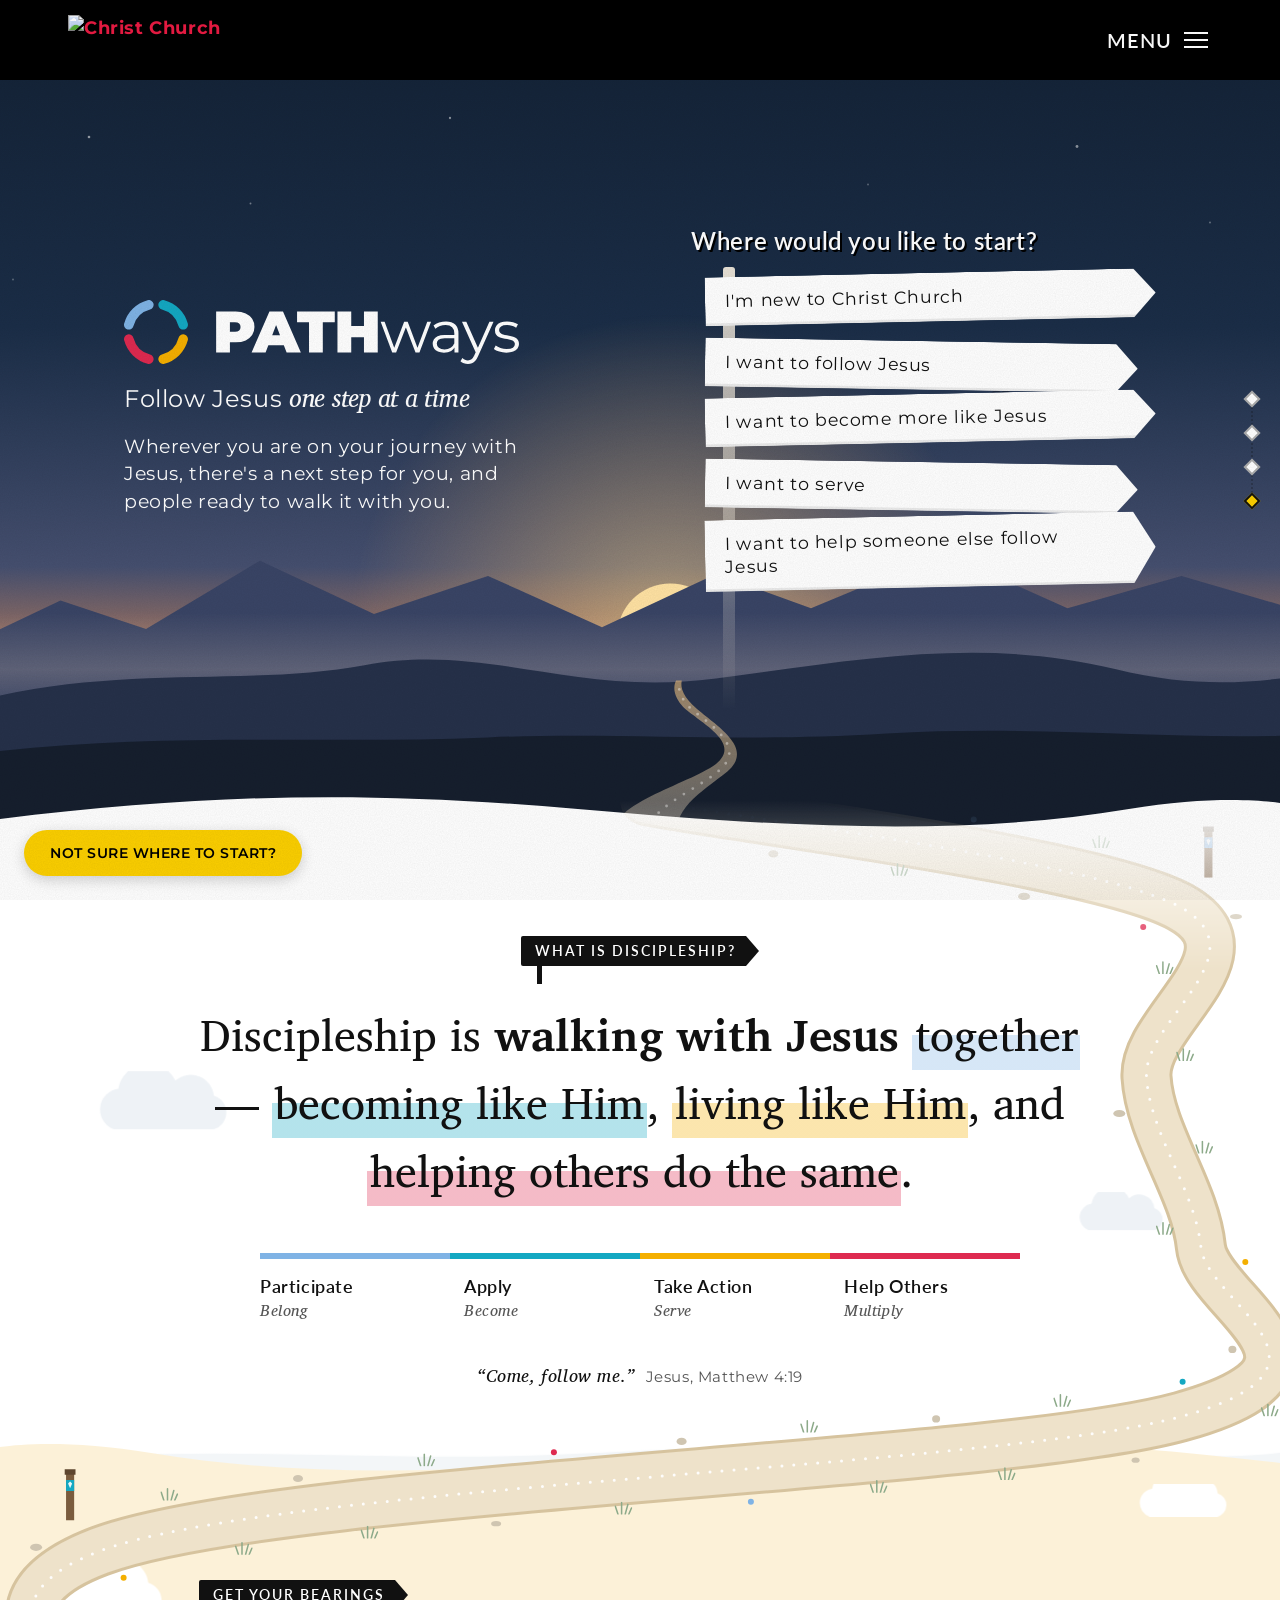
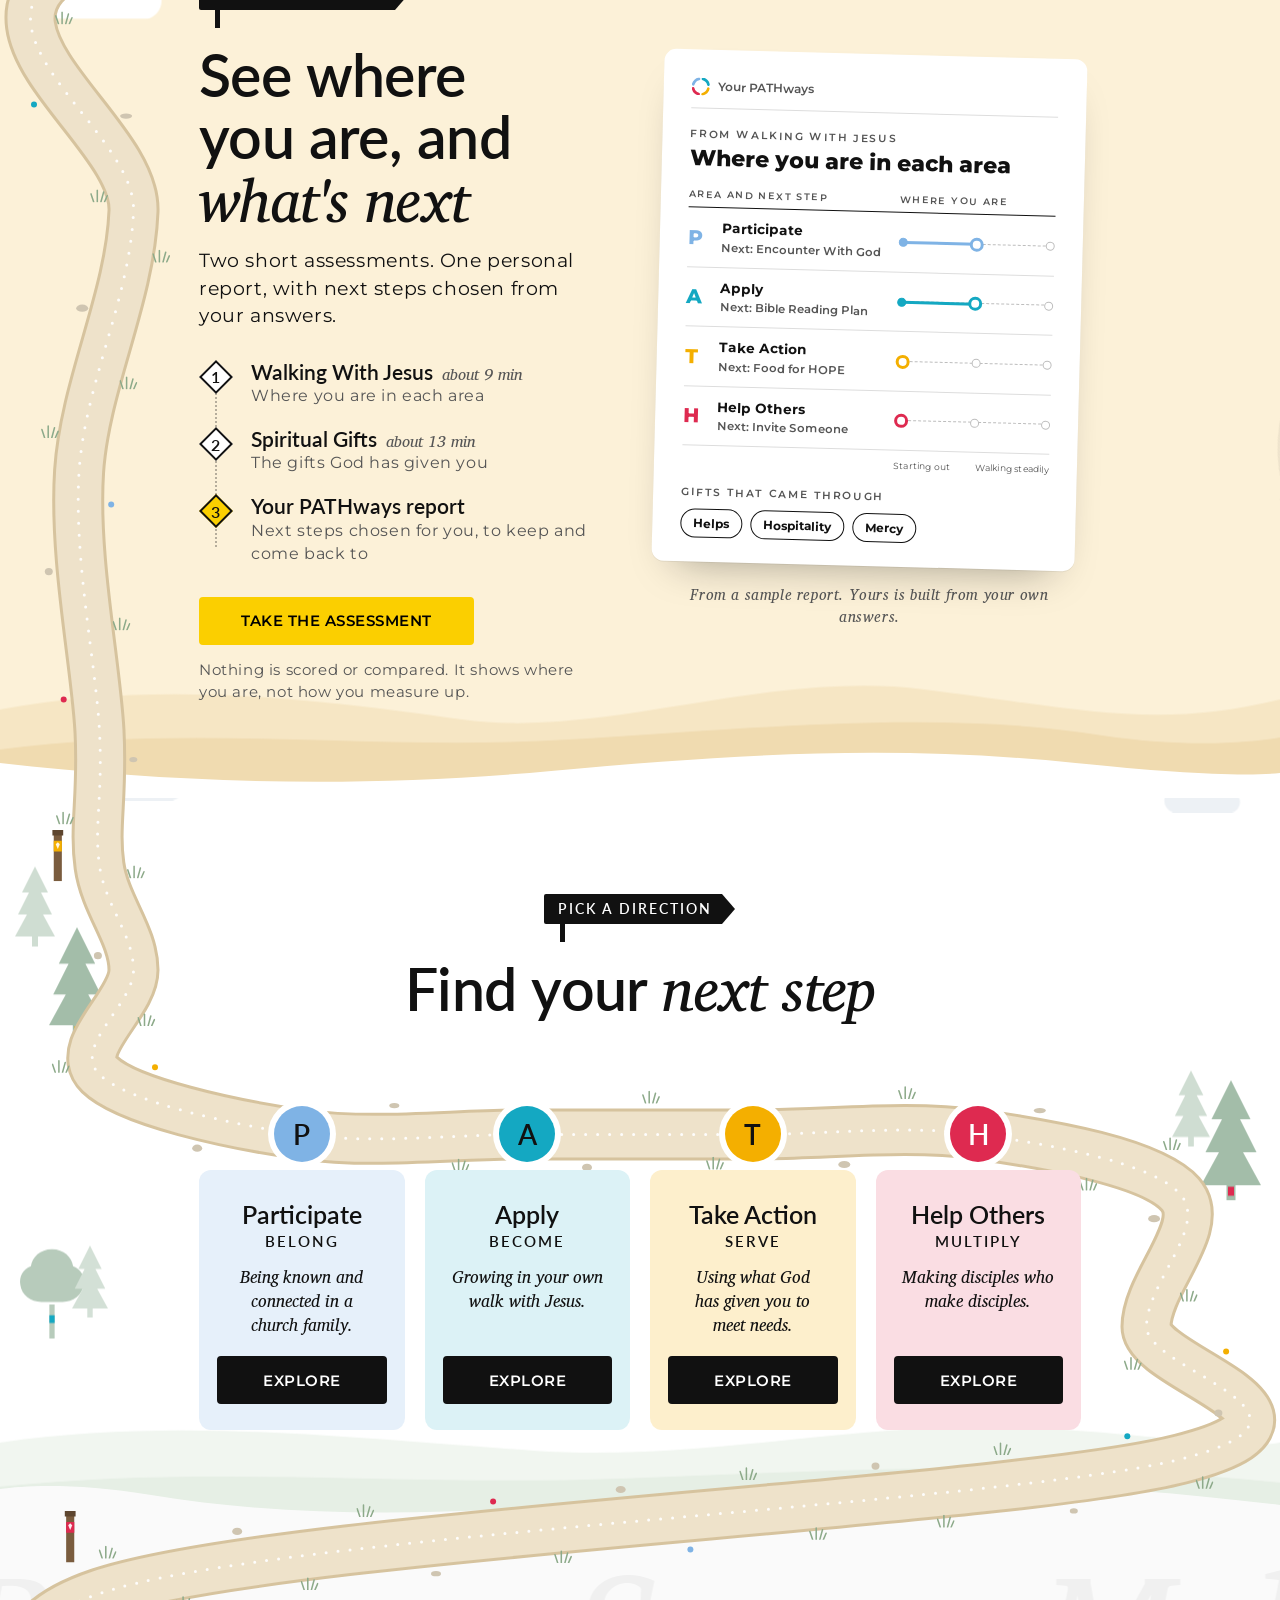
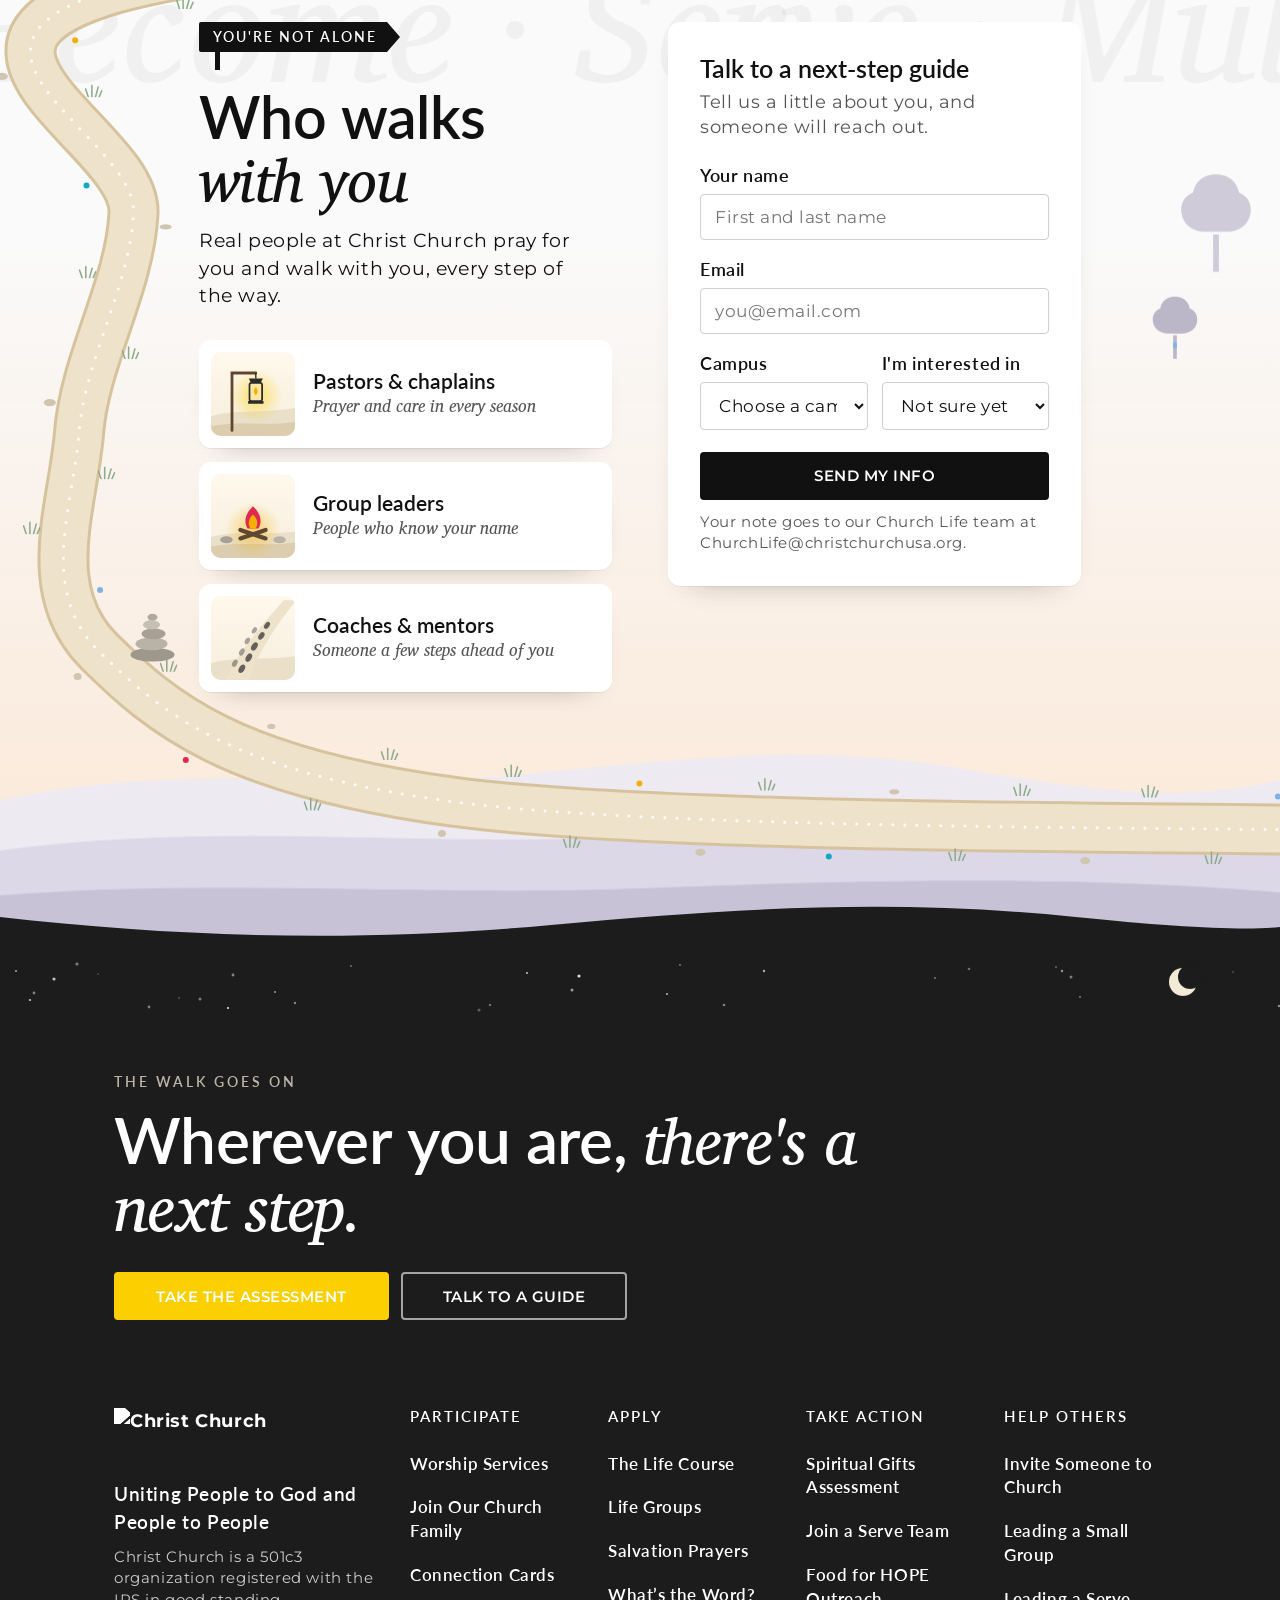
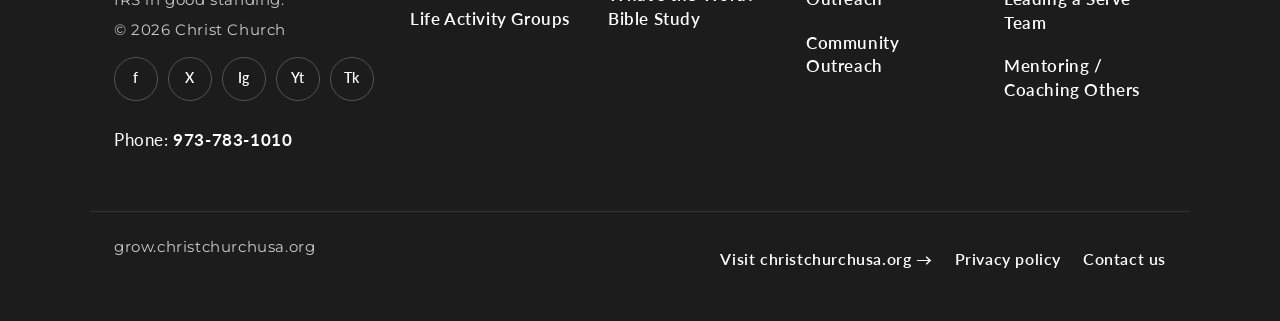
==== site/index.html @ 71290c31 "Match the report's highlighter marks in the definition Each area's phrase now gets a single highligh" ====
<!DOCTYPE html>
<html lang="en">
<head>
<meta charset="UTF-8">
<meta name="viewport" content="width=device-width, initial-scale=1.0">
<meta name="robots" content="noindex, nofollow">
<title>PATHways · Christ Church</title>
<meta name="description" content="Find your next step with Jesus at Christ Church: Participate, Apply, Take Action and Help Others.">
<link rel="icon" href="assets/img/pathways-icon.svg" type="image/svg+xml">
<link rel="icon" href="assets/img/pathways-icon.png" type="image/png">
<link rel="preconnect" href="https://fonts.googleapis.com">
<link rel="preconnect" href="https://fonts.gstatic.com" crossorigin>
<link rel="stylesheet" href="https://fonts.googleapis.com/css2?family=Charis+SIL:ital,wght@0,400;0,700;1,400;1,700&family=Lato:wght@400;700&family=Montserrat:wght@400;600;800&display=swap">
<link rel="stylesheet" href="css/tokens.css?v=14">
<link rel="stylesheet" href="css/base.css?v=14">
<link rel="stylesheet" href="css/sections.css?v=14">
<script src="js/main.js?v=14" defer></script>
</head>
<body>
<!-- Scenery shapes, reused by the section scenery and the trail -->
<svg class="sprite" aria-hidden="true" focusable="false">
  <symbol id="i-pine" viewBox="0 0 40 80"><path fill="currentColor" d="M20 0L33 26H26L37 48H28L40 70H23V80H17V70H0L12 48H3L14 26H7Z"/><path fill="var(--blaze, transparent)" d="M18 71h4v6h-4z"/></symbol>
  <symbol id="i-oak" viewBox="0 0 50 70"><path fill="currentColor" d="M23 44h4v26h-4z"/><path fill="var(--blaze, transparent)" d="M23 52h4v6h-4z"/><path fill="currentColor" d="M25 2c9 0 15 6 16 13 6 2 9 8 8 14-1 8-8 13-16 13H17C9 42 2 37 1 29c-1-6 2-12 8-14C10 8 16 2 25 2Z"/></symbol>
  <symbol id="i-post" viewBox="0 0 14 40"><path fill="#7A5C3E" d="M4 5h6v35H4z"/><path fill="#5E462F" d="M3 2h8v4H3z"/><path fill="currentColor" d="M4 10h6v8H4z"/><path fill="#FFFFFF" d="M5.5 12.5 7 11l1.5 1.5L7 16z" opacity=".9"/></symbol>
  <symbol id="i-scene-a" viewBox="0 0 320 120"><circle cx="232" cy="66" r="20" fill="var(--area)" opacity=".28"/><path fill="var(--area)" opacity=".35" d="M0 80C60 55 120 70 170 62S260 50 320 66V120H0Z"/><path fill="var(--area)" opacity=".75" d="M0 100C70 84 140 98 200 90S290 80 320 92V120H0Z"/><path fill="#FFFFFF" opacity=".9" d="M146 120C148 108 168 102 180 96C188 92 184 88 178 86H183C191 89 195 94 187 99C175 106 165 111 167 120Z"/></symbol>
  <symbol id="i-scene-b" viewBox="0 0 320 120"><path fill="var(--area)" opacity=".3" d="M0 92L46 52 84 80 136 34 186 78 236 46 288 82 320 64V120H0Z"/><path fill="#FFFFFF" opacity=".8" d="M136 34 148 45 141 44 136 50 130 44 124 45ZM236 46 246 55 240 54 236 59 231 54 226 55Z"/><path fill="var(--area)" opacity=".75" d="M0 104C80 90 160 104 240 96S300 92 320 98V120H0Z"/><path fill="#7A5C3E" d="M62 84h5v22h-5z"/><path fill="#FFFFFF" d="M62 88h5v6h-5z"/></symbol>
  <symbol id="i-scene-c" viewBox="0 0 320 120"><path fill="var(--area)" opacity=".35" d="M0 90C90 74 200 84 320 76V120H0Z"/><g style="color: var(--area)" opacity=".85"><use href="#i-pine" x="34" y="56" width="22" height="44"/><use href="#i-pine" x="54" y="66" width="16" height="32"/><use href="#i-pine" x="250" y="50" width="24" height="48"/><use href="#i-pine" x="274" y="64" width="16" height="32"/></g><path fill="var(--area)" opacity=".7" d="M0 108C100 98 220 110 320 102V120H0Z"/></symbol>
  <symbol id="i-scene-d" viewBox="0 0 320 120"><path fill="var(--area)" opacity=".3" d="M0 84C80 66 170 80 240 70S300 66 320 72V120H0Z"/><path fill="var(--area)" opacity=".7" d="M0 102C90 92 190 104 320 96V120H0Z"/><use href="#i-cairn" x="206" y="58" width="36" height="42"/><g fill="none" stroke="var(--area)" stroke-width="1.8" stroke-linecap="round"><path d="M70 100 68 92M74 100V90M78 100l3-8M120 100l-2-7M124 100v-9"/></g></symbol>
  <symbol id="i-lantern" viewBox="0 0 120 120"><defs><radialGradient id="lantern-glow"><stop offset="0" stop-color="#FBCF00" stop-opacity=".55"/><stop offset="1" stop-color="#FBCF00" stop-opacity="0"/></radialGradient></defs><path fill="#EADFC8" d="M0 92C30 82 70 88 120 80V120H0Z"/><path fill="#DCCDAE" d="M0 106C40 98 80 106 120 100V120H0Z"/><circle cx="64" cy="62" r="38" fill="url(#lantern-glow)"/><path fill="none" stroke="#5E462F" stroke-width="4" stroke-linecap="round" d="M30 112V30h34"/><path fill="none" stroke="#2B2B2B" stroke-width="2" d="M64 30v8"/><path fill="#2B2B2B" d="M54 38h20l-3 6H57Z"/><rect x="55" y="44" width="18" height="26" rx="3" fill="#FFE7A3" stroke="#2B2B2B" stroke-width="2.5"/><path fill="#F4AF00" d="M64 50c3 4 4 7 0 12-4-5-3-8 0-12Z"/><path fill="#2B2B2B" d="M53 70h22v4H53Z"/></symbol>
  <symbol id="i-campfire" viewBox="0 0 120 120"><defs><radialGradient id="fire-glow"><stop offset="0" stop-color="#F4AF00" stop-opacity=".5"/><stop offset="1" stop-color="#F4AF00" stop-opacity="0"/></radialGradient></defs><path fill="#EADFC8" d="M0 90C34 80 76 88 120 82V120H0Z"/><path fill="#DCCDAE" d="M0 104C40 96 82 104 120 98V120H0Z"/><circle cx="60" cy="80" r="40" fill="url(#fire-glow)"/><path fill="#DE2A50" d="M60 46c10 10 14 20 8 32H52c-6-12-2-22 8-32Z"/><path fill="#F4AF00" d="M60 58c6 6 8 12 4 20h-8c-4-8-2-14 4-20Z"/><path fill="none" stroke="#5E462F" stroke-width="6" stroke-linecap="round" d="M42 92 78 80M42 80l36 12"/><ellipse cx="22" cy="94" rx="9" ry="5" fill="#A7A195"/><ellipse cx="98" cy="94" rx="9" ry="5" fill="#B9B3A7"/></symbol>
  <symbol id="i-footprints" viewBox="0 0 120 120"><path fill="#EADFC8" d="M0 96C34 86 76 92 120 86V120H0Z"/><path fill="#EEE2CA" d="M20 120C40 84 62 52 104 6H122C86 50 66 86 54 120Z"/><g fill="#2B2B2B" opacity=".7"><ellipse cx="44" cy="104" rx="4" ry="6.5" transform="rotate(30 44 104)"/><ellipse cx="54" cy="88" rx="4" ry="6.5" transform="rotate(30 54 88)"/><ellipse cx="62" cy="72" rx="4" ry="6.5" transform="rotate(32 62 72)"/><ellipse cx="72" cy="57" rx="3.6" ry="6" transform="rotate(34 72 57)"/><ellipse cx="80" cy="42" rx="3.4" ry="5.6" transform="rotate(36 80 42)"/></g><g fill="#2B2B2B" opacity=".4"><ellipse cx="34" cy="96" rx="3.4" ry="5.6" transform="rotate(30 34 96)"/><ellipse cx="44" cy="80" rx="3.4" ry="5.6" transform="rotate(30 44 80)"/><ellipse cx="52" cy="64" rx="3.2" ry="5.2" transform="rotate(32 52 64)"/><ellipse cx="62" cy="49" rx="3" ry="5" transform="rotate(34 62 49)"/></g></symbol>
  <symbol id="i-cloud" viewBox="0 0 120 50"><path fill="currentColor" d="M18 50a18 18 0 0 1 3-35 26 26 0 0 1 49-7 20 20 0 0 1 33 13 15 15 0 0 1-1 29Z"/></symbol>
  <symbol id="i-bird" viewBox="0 0 24 10"><path fill="none" stroke="currentColor" stroke-width="1.6" stroke-linecap="round" d="M1 7Q6 1 12 7Q18 1 23 7"/></symbol>
  <symbol id="i-tuft" viewBox="0 0 20 14"><path fill="none" stroke="currentColor" stroke-width="1.7" stroke-linecap="round" d="M4 14 1 5M8 14V1M12 14l3-11M16 14l3-7"/></symbol>
  <symbol id="i-cairn" viewBox="0 0 48 56"><ellipse cx="24" cy="49" rx="22" ry="7" fill="#9E988C"/><ellipse cx="23" cy="38" rx="16" ry="6.5" fill="#B9B3A7"/><ellipse cx="25" cy="28" rx="12" ry="5.5" fill="#A7A195"/><ellipse cx="23" cy="19" rx="8.5" ry="4.5" fill="#C6C0B4"/><ellipse cx="24" cy="11.5" rx="5" ry="3.5" fill="#B0AA9E"/></symbol>
  <symbol id="i-compass" viewBox="-100 -100 200 200"><g fill="none" stroke="currentColor" stroke-width="1.5"><circle r="92"/><circle r="74" stroke-dasharray="2 6"/><path d="M0-96 13-13 96 0 13 13 0 96-13 13-96 0-13-13Z"/><path d="M0-60 7-7 60 0 7 7 0 60-7 7-60 0-7-7Z" transform="rotate(45)"/></g><text y="-104" text-anchor="middle" font-size="18" fill="currentColor" font-family="Gill Sans, Lato, sans-serif">N</text></symbol>
</svg>

<header class="hdr">
  <div class="hdr-in">
    <a class="hdr-logo" href="https://christchurchusa.org" aria-label="Christ Church home"><img src="https://christchurchusa.org/assets/images/logo-40th.png" alt="Christ Church"></a>
    <button type="button" class="menu-btn" id="menu-btn" aria-expanded="false" aria-controls="menu-pane">MENU<span class="burger" aria-hidden="true"><span></span><span></span><span></span></span></button>
    <nav class="menu-pane" id="menu-pane" aria-label="Main site" hidden>
      <a href="https://christchurchusa.org">Home</a>
      <a href="https://christchurchusa.org/visit">Plan a visit</a>
      <a href="https://christchurchusa.org/sermons/">Sermons</a>
      <a href="https://christchurchusa.org/ccevents/">Events</a>
      <a href="https://christchurchusa.org/giving/">Give</a>
      <a href="https://christchurchusa.org/contact-us">Contact us</a>
    </nav>
  </div>
</header>

<main>

<section class="hero" aria-labelledby="hero-h1">
  <!-- Dawn landscape in layers; main.js moves each at its data-depth speed as you scroll -->
  <div class="hero-scene" aria-hidden="true">
    <svg class="hero-layer" data-depth="0.22" viewBox="0 0 1440 800" preserveAspectRatio="xMidYMax slice" focusable="false">
      <defs>
        <linearGradient id="sky" gradientUnits="userSpaceOnUse" x1="0" y1="-400" x2="0" y2="800">
          <stop offset="0" stop-color="#0B1622"/>
          <stop offset=".55" stop-color="#1B2E48"/>
          <stop offset=".76" stop-color="#465070"/>
          <stop offset=".87" stop-color="#D4895A"/>
          <stop offset="1" stop-color="#F2C27B"/>
        </linearGradient>
      </defs>
      <rect x="-200" y="-400" width="1840" height="1200" fill="url(#sky)"/><g fill="#FFFFFF"><circle cx="140" cy="60" r="1.4" opacity=".55"/><circle cx="310" cy="130" r="1" opacity=".4"/><circle cx="520" cy="40" r="1.2" opacity=".5"/><circle cx="1180" cy="70" r="1.5" opacity=".5"/><circle cx="1320" cy="150" r="1" opacity=".35"/><circle cx="960" cy="110" r="1" opacity=".3"/><circle cx="60" cy="210" r="1" opacity=".3"/><circle cx="1400" cy="30" r="1.2" opacity=".45"/></g>
    </svg>
    <svg class="hero-layer" data-depth="0.04" viewBox="0 0 1440 800" preserveAspectRatio="xMidYMax slice" focusable="false">
      <defs>
        <radialGradient id="sun-glow">
          <stop offset="0" stop-color="#FFD98A" stop-opacity=".55"/>
          <stop offset="1" stop-color="#FFB86B" stop-opacity="0"/>
        </radialGradient>
      </defs>
      <circle cx="752" cy="586" r="340" fill="url(#sun-glow)"/>
      <circle cx="752" cy="586" r="56" fill="#FFE2A3"/>
    </svg>
    <svg class="hero-layer" data-depth="0.22" viewBox="0 0 1440 800" preserveAspectRatio="xMidYMax slice" focusable="false">
      <path fill="#3A4566" d="M0 600 L110 548 L200 578 L320 506 L440 562 L560 522 L680 576 L800 520 L900 556 L1040 498 L1170 556 L1290 522 L1440 566 V800 H0Z"/>
    </svg>
    <svg class="hero-layer" data-depth="0.17" viewBox="0 0 1440 800" preserveAspectRatio="xMidYMax slice" focusable="false">
      <defs>
        <linearGradient id="mist" x1="0" y1="0" x2="0" y2="1">
          <stop offset="0" stop-color="#E8D2C0" stop-opacity="0"/>
          <stop offset=".55" stop-color="#E8D2C0" stop-opacity=".22"/>
          <stop offset="1" stop-color="#E8D2C0" stop-opacity="0"/>
        </linearGradient>
      </defs>
      <rect x="-100" y="560" width="1640" height="110" fill="url(#mist)"/>
      <g fill="none" stroke="#1B2333" stroke-width="1.6" stroke-linecap="round" opacity=".7"><path d="M1090 330q5-5 10 0q5-5 10 0"/><path d="M1122 312q4-4 8 0q4-4 8 0"/><path d="M1068 352q3-3 6 0q3-3 6 0"/></g>
    </svg>
    <svg class="hero-layer" data-depth="0.13" viewBox="0 0 1440 800" preserveAspectRatio="xMidYMax slice" focusable="false">
      <path fill="#26314A" d="M0 660 C160 612 300 640 430 616 C560 592 650 650 800 630 C950 610 1080 586 1220 620 C1320 645 1390 630 1440 624 V800 H0Z"/>
    </svg>
    <svg class="hero-layer" data-depth="0.06" viewBox="0 0 1440 800" preserveAspectRatio="xMidYMax slice" focusable="false">
      <defs>
        <linearGradient id="footpath" x1="0" y1="0" x2="0" y2="1">
          <stop offset="0" stop-color="#F2C27B" stop-opacity=".6"/>
          <stop offset="1" stop-color="#FFF1DC" stop-opacity=".3"/>
        </linearGradient>
      </defs>
      <path fill="#161F2E" d="M0 712 C200 684 380 700 560 692 C700 686 820 698 980 688 C1150 678 1300 698 1440 688 V800 H0Z"/>
      <path fill="url(#footpath)" d="M690 800 C684 762 770 742 800 720 C826 700 790 680 770 664 C756 652 754 640 758 632 L764 632 C762 640 766 650 780 662 C804 682 840 704 812 728 C784 750 750 770 762 800Z"/>
      <path fill="none" stroke="#FFFFFF" stroke-opacity=".4" stroke-width="3" stroke-linecap="round" stroke-dasharray="0 11" d="M726 800 C722 766 790 744 808 722 C826 702 800 682 776 664 C762 652 760 640 761 632"/>
    </svg>
  </div>
  <div class="hero-in">
    <div>
      <h1 id="hero-h1"><img class="hero-logo" src="assets/img/pathways-logo-white-text.svg" alt="PATHways" width="395" height="64"></h1>
      <p class="hero-sub">Follow Jesus <em class="accent">one step at a time</em></p>
      <p class="hero-intro">Wherever you are on your journey with Jesus, there's a next step for you, and people ready to walk it with you.</p>
    </div>
    <nav aria-label="Choose where to start">
      <p class="hi-label">Where would you like to start?</p>
      <div class="hi-list">
        <a class="hi-btn" href="#card-worship-service" data-goto="participate" data-card="card-worship-service"><span class="hi-main">I'm new to Christ Church</span></a>
        <a class="hi-btn" href="#card-salvation-prayer" data-goto="apply" data-card="card-salvation-prayer"><span class="hi-main">I want to follow Jesus</span></a>
        <a class="hi-btn" href="#choose-path" data-goto="apply"><span class="hi-main">I want to become more like Jesus</span></a>
        <a class="hi-btn" href="#choose-path" data-goto="takeaction"><span class="hi-main">I want to serve</span></a>
        <a class="hi-btn" href="#choose-path" data-goto="helpothers"><span class="hi-main">I want to help someone else follow Jesus</span></a>
      </div>
    </nav>
  </div>
</section>

<section class="sec define" id="discipleship" aria-labelledby="define-title">
  <div class="scenery" aria-hidden="true">
    <svg class="sc-cloud sc-margin" style="left:4%;top:16%;width:140px;color:#EEF2F6" viewBox="0 0 120 50" data-depth="0.18" data-drift="0.06"><use href="#i-cloud"/></svg>
    <svg class="sc-cloud sc-margin" style="right:6%;top:26%;width:92px;color:#EEF2F6" viewBox="0 0 120 50" data-depth="0.26" data-drift="-0.05"><use href="#i-cloud"/></svg>
    <svg class="sc-band" viewBox="0 0 1440 200" preserveAspectRatio="none" data-depth="0.06"><path fill="#F3F6F8" d="M0 200V100C200 74 400 96 620 88S1040 66 1240 84C1340 92 1400 90 1440 86V200Z"/><path fill="#EAF0F3" d="M0 200V146C240 126 480 146 720 138S1200 120 1440 140V200Z"/></svg>
  </div>
  <div class="wrap define-in">
    <h2 class="lbl" id="define-title">What is discipleship?</h2>
    <p class="define-text marks">Discipleship is <strong>walking with Jesus</strong> <mark class="hl hl-p">together</mark> — <mark class="hl hl-a">becoming like Him</mark>, <mark class="hl hl-t">living like Him</mark>, and <mark class="hl hl-h">helping others do the same</mark>.</p>
    <ol class="define-key" aria-label="The four areas of PATHways">
      <li class="dk dk-p"><span class="dk-name">Participate</span><span class="dk-tag">Belong</span></li>
      <li class="dk dk-a"><span class="dk-name">Apply</span><span class="dk-tag">Become</span></li>
      <li class="dk dk-t"><span class="dk-name">Take Action</span><span class="dk-tag">Serve</span></li>
      <li class="dk dk-h"><span class="dk-name">Help Others</span><span class="dk-tag">Multiply</span></li>
    </ol>
    <p class="define-cite"><span class="define-quote">“Come, follow me.”</span> Jesus, Matthew 4:19</p>
  </div>
</section>

<section class="sec assess" id="assessment" aria-labelledby="assess-title">
  <div class="scenery" aria-hidden="true">
    <svg class="sc-cloud sc-margin" style="left:3%;top:14%;width:150px;color:#FFFFFF" viewBox="0 0 120 50" data-depth="0.18" data-drift="0.06"><use href="#i-cloud"/></svg>
    <svg class="sc-cloud sc-margin" style="right:5%;top:8%;width:96px;color:#FFFFFF" viewBox="0 0 120 50" data-depth="0.26" data-drift="-0.05"><use href="#i-cloud"/></svg>
    <svg class="sc-compass" style="" viewBox="-100 -100 200 200" data-spin="0.06"><use href="#i-compass"/></svg>
    <svg class="sc-band" viewBox="0 0 1440 200" preserveAspectRatio="none" data-depth="0.06"><path fill="#F6E6C4" d="M0 200V90C180 60 360 80 520 100S860 50 1040 70 1300 110 1440 80V200Z"/><path fill="#F0DBB0" d="M0 200V130C220 104 420 132 640 120S1060 90 1240 116C1330 128 1400 124 1440 118V200Z"/></svg>
  </div>
  <div class="wrap assess-in">
    <div class="assess-copy">
      <span class="lbl">Get your bearings</span>
      <h2 id="assess-title">See where you are, and <em class="accent">what's next</em></h2>
      <p class="lede">Two short assessments. One personal report, with next steps chosen from your answers.</p>
      <ol class="steps">
        <li class="step"><span class="step-mark" aria-hidden="true">1</span><div><h3>Walking With Jesus <span class="step-time">about 9 min</span></h3><p>Where you are in each area</p></div></li>
        <li class="step"><span class="step-mark" aria-hidden="true">2</span><div><h3>Spiritual Gifts <span class="step-time">about 13 min</span></h3><p>The gifts God has given you</p></div></li>
        <li class="step"><span class="step-mark step-mark-end" aria-hidden="true">3</span><div><h3>Your PATHways report</h3><p>Next steps chosen for you, to keep and come back to</p></div></li>
      </ol>
      <a class="btn btn-yel" href="https://pathways.jimgottshall.com" target="_blank" rel="noopener">Take the assessment</a>
      <p class="assess-note">Nothing is scored or compared. It shows where you are, not how you measure up.</p>
    </div>
    <figure class="report-preview">
      <div class="rp-paper card" aria-hidden="true">
        <p class="rp-brand"><img src="assets/img/pathways-icon.svg" alt="" width="18" height="18"> Your PATHways</p>
        <p class="rp-kicker">From Walking With Jesus</p>
        <p class="rp-title">Where you are in each area</p>
        <div class="rp-head"><span>Area and next step</span><span>Where you are</span></div>
        <ol class="rp-rows">
          <li class="rp-row rp-p"><span class="rp-l">P</span><span class="rp-area"><span class="rp-name">Participate</span><span class="rp-next">Next: Encounter With God</span></span><span class="rp-track rp-at-1" aria-label="On the way"><i></i><i></i><i></i></span></li>
          <li class="rp-row rp-a"><span class="rp-l">A</span><span class="rp-area"><span class="rp-name">Apply</span><span class="rp-next">Next: Bible Reading Plan</span></span><span class="rp-track rp-at-1" aria-label="On the way"><i></i><i></i><i></i></span></li>
          <li class="rp-row rp-t"><span class="rp-l">T</span><span class="rp-area"><span class="rp-name">Take Action</span><span class="rp-next">Next: Food for HOPE</span></span><span class="rp-track rp-at-0" aria-label="Starting out"><i></i><i></i><i></i></span></li>
          <li class="rp-row rp-h"><span class="rp-l">H</span><span class="rp-area"><span class="rp-name">Help Others</span><span class="rp-next">Next: Invite Someone</span></span><span class="rp-track rp-at-0" aria-label="Starting out"><i></i><i></i><i></i></span></li>
        </ol>
        <div class="rp-scale"><span class="rp-scale-in"><span>Starting out</span><span>Walking steadily</span></span></div>
        <p class="rp-kicker">Gifts that came through</p>
        <ul class="rp-gifts"><li>Helps</li><li>Hospitality</li><li>Mercy</li></ul>
      </div>
      <figcaption>From a sample report. Yours is built from your own answers.</figcaption>
    </figure>
  </div>
</section>

<section class="sec choose" id="choose-path" aria-labelledby="stages-title">
  <div class="scenery" aria-hidden="true">
    <svg class="sc-cloud sc-margin" style="left:7%;top:4%;width:120px;color:#EDF1F5" viewBox="0 0 120 50" data-depth="0.2" data-drift="0.05"><use href="#i-cloud"/></svg>
    <svg class="sc-cloud sc-margin" style="right:4%;top:12%;width:84px;color:#EDF1F5" viewBox="0 0 120 50" data-depth="0.28" data-drift="-0.04"><use href="#i-cloud"/></svg>
    <svg class="sc-tree sc-margin" style="left:1.2%;top:20%;width:40px;color:#CFDDD2" viewBox="0 0 40 80" data-depth="0.2"><use href="#i-pine"/></svg>
    <svg class="sc-tree sc-margin" style="left:3.8%;top:23%;width:56px;color:#A3BDA9;--blaze:#F4AF00" viewBox="0 0 40 80" data-depth="0.1"><use href="#i-pine"/></svg>
    <svg class="sc-tree sc-margin" style="right:1.5%;top:44%;width:60px;color:#A3BDA9;--blaze:#DE2A50" viewBox="0 0 40 80" data-depth="0.1"><use href="#i-pine"/></svg>
    <svg class="sc-tree sc-margin" style="right:5.5%;top:48%;width:38px;color:#CFDDD2" viewBox="0 0 40 80" data-depth="0.2"><use href="#i-pine"/></svg>
    <svg class="sc-tree sc-margin" style="left:1.5%;top:68%;width:66px;color:#B7CBBB;--blaze:#14A8C2" viewBox="0 0 50 70" data-depth="0.12"><use href="#i-oak"/></svg>
    <svg class="sc-tree sc-margin" style="left:5.6%;top:72%;width:36px;color:#D3E0D6" viewBox="0 0 40 80" data-depth="0.2"><use href="#i-pine"/></svg>
    <svg class="sc-band" viewBox="0 0 1440 200" preserveAspectRatio="none" data-depth="0.05"><path fill="#F1F6F0" d="M0 200V96C200 70 400 92 600 104S980 70 1180 82 1380 104 1440 96V200Z"/><path fill="#E6EFE5" d="M0 200V140C240 118 460 140 700 132S1160 112 1440 136V200Z"/></svg>
  </div>
  <div class="wrap">
    <span class="lbl">Pick a direction</span>
    <h2 id="stages-title">Find your <em class="accent">next step</em></h2>
    <p class="choose-sub">Start with whichever sounds most like you today.</p>

    <ol class="stepper" aria-label="The four areas">
      <li class="st st-p" data-stage="participate" data-active="false">
        <span class="lc lc-lg lc-p" aria-hidden="true">P</span>
        <h3>Participate</h3>
        <div class="st-tag">Belong</div>
        <p class="st-desc">Being known and connected in a church family.</p>
        <button type="button" class="btn btn-dark st-cta" aria-expanded="false" aria-controls="stage-detail" data-stage="participate">Explore</button>
      </li>
      <li class="st st-a" data-stage="apply" data-active="false">
        <span class="lc lc-lg lc-a" aria-hidden="true">A</span>
        <h3>Apply</h3>
        <div class="st-tag">Become</div>
        <p class="st-desc">Growing in your own walk with Jesus.</p>
        <button type="button" class="btn btn-dark st-cta" aria-expanded="false" aria-controls="stage-detail" data-stage="apply">Explore</button>
      </li>
      <li class="st st-t" data-stage="takeaction" data-active="false">
        <span class="lc lc-lg lc-t" aria-hidden="true">T</span>
        <h3>Take Action</h3>
        <div class="st-tag">Serve</div>
        <p class="st-desc">Using what God has given you to meet needs.</p>
        <button type="button" class="btn btn-dark st-cta" aria-expanded="false" aria-controls="stage-detail" data-stage="takeaction">Explore</button>
      </li>
      <li class="st st-h" data-stage="helpothers" data-active="false">
        <span class="lc lc-lg lc-h" aria-hidden="true">H</span>
        <h3>Help Others</h3>
        <div class="st-tag">Multiply</div>
        <p class="st-desc">Making disciples who make disciples.</p>
        <button type="button" class="btn btn-dark st-cta" aria-expanded="false" aria-controls="stage-detail" data-stage="helpothers">Explore</button>
      </li>
    </ol>

    <div class="detail" id="stage-detail" hidden>
      <button type="button" class="link-btn sd-close" id="sd-close" aria-label="Close next steps">Close ✕</button>
      <div class="s-panel" id="panel-participate" role="region" aria-label="Participate next steps">
        <div class="s-ph"><span class="lc lc-lg lc-p" aria-hidden="true">P</span><div><h3>Participate</h3><div class="s-tag">Belong</div><p>Every journey with Jesus begins with belonging. Whether you attend an in-person campus or online, there&#x27;s a place for you here.</p></div></div>
        <div class="rg">
          <div class="rc card" id="card-worship-service"><div class="rc-art" aria-hidden="true"><svg viewBox="0 0 320 120" preserveAspectRatio="xMidYMax slice" focusable="false"><use href="#i-scene-a"/></svg></div><span class="rc-b">First step</span><h4>Worship Services</h4><p>Come any Sunday in Montclair, Rockaway or Lodi, or watch online, for about eighty minutes of lively songs and a practical message from the Bible.</p><a href="https://christchurchusa.org/visit/">Plan a visit →</a></div>
          <div class="rc card" id="card-join-church-family"><div class="rc-art" aria-hidden="true"><svg viewBox="0 0 320 120" preserveAspectRatio="xMidYMax slice" focusable="false"><use href="#i-scene-b"/></svg></div><span class="rc-b rc-b-deep">Go deeper</span><h4>Join Our Church Family</h4><p>Become an official member through a free, self-paced online course of eight short lessons on who the church is and what it believes.</p><a href="https://christchurchusa.org/membership/">Start the course →</a></div>
          <div class="rc card" id="card-connection-card"><div class="rc-art" aria-hidden="true"><svg viewBox="0 0 320 120" preserveAspectRatio="xMidYMax slice" focusable="false"><use href="#i-scene-c"/></svg></div><span class="rc-b">First step</span><h4>Connection Cards</h4><p>Fill in a short card, online or on paper at a service, so the church can get to know you; then stop by the New Here? cart in your campus lobby to be greeted with a thank-you gift.</p><a href="https://my.christchurchusa.org/econnect">Fill in a card →</a></div>
          <div class="rc card" id="card-life-activity-group"><div class="rc-art" aria-hidden="true"><svg viewBox="0 0 320 120" preserveAspectRatio="xMidYMax slice" focusable="false"><use href="#i-scene-d"/></svg></div><span class="rc-b rc-b-deep">Go deeper</span><h4>Life Activity Groups</h4><p>Join a group built around a shared interest, such as photography, fitness, painting or line dancing, and make friends while doing what you enjoy.</p><a href="https://christchurchusa.org/smallgroups/typesofgroups">Find a group →</a></div>
        </div>
        <button type="button" class="link-btn more-btn" aria-expanded="false" aria-controls="more-participate">See more ▾</button>
        <div class="rx-grid card" id="more-participate" hidden>
          <a class="rx" href="https://christchurchusa.org/questkids/"><div class="rx-t">Register Your Children for Quest Kids</div><p class="rx-d">Register your children in the check-in system, then on Sundays they enjoy safe, age-appropriate classes, from nursery through fifth grade, while you worship.</p></a>
          <a class="rx" href="https://christchurchusa.org/questteens/"><div class="rx-t">Connect Your Teen with Quest Teens</div><p class="rx-d">Connect your teen with Quest Teens: Friday nights in Montclair bring games, pizza, live music and a talk, plus Sunday gatherings in Rockaway and Lodi.</p></a>
          <a class="rx" href="https://christchurchusa.org/bloom/"><div class="rx-t">CCWomen</div><p class="rx-d">Women connect through book clubs, a mentoring program, events and Wednesday morning prayer, building friendships and growing in faith together.</p></a>
          <a class="rx" href="https://christchurchusa.org/encounter/"><div class="rx-t">Encounter With God</div><p class="rx-d">A night of worship and prayer every few months, in Rockaway and online, open to everyone, whether you are new to faith or still exploring.</p></a>
          <a class="rx" href="https://christchurchusa.org/mens/"><div class="rx-t">Men’s Ministry</div><p class="rx-d">Men meet in small groups, serve together and take Warrior Within, a monthly Saturday morning course, to grow in faith, honesty and brotherhood.</p></a>
        </div>
      </div>
      <div class="s-panel" id="panel-apply" role="region" aria-label="Apply next steps">
        <div class="s-ph"><span class="lc lc-lg lc-a" aria-hidden="true">A</span><div><h3>Apply</h3><div class="s-tag">Become</div><p>Following Jesus shapes every part of your life. Here are simple ways to go deeper and become more like Him.</p></div></div>
        <div class="rg">
          <div class="rc card" id="card-alpha-class"><div class="rc-art" aria-hidden="true"><svg viewBox="0 0 320 120" preserveAspectRatio="xMidYMax slice" focusable="false"><use href="#i-scene-a"/></svg></div><span class="rc-b">First step</span><h4>The Life Course</h4><p>A five-week course for anyone curious about faith: share a meal, hear a short talk and discuss life’s big questions, with no pressure to speak.</p><a href="https://christchurchusa.org/thelifecourse">Learn more →</a></div>
          <div class="rc card" id="card-life-group"><div class="rc-art" aria-hidden="true"><svg viewBox="0 0 320 120" preserveAspectRatio="xMidYMax slice" focusable="false"><use href="#i-scene-b"/></svg></div><span class="rc-b rc-b-deep">Go deeper</span><h4>Life Groups</h4><p>Meet twice a month, in person or online, with a small group of five to twelve people for real conversation, prayer and the Bible.</p><a href="https://christchurchusa.org/smallgroups/">Find a group →</a></div>
          <div class="rc card" id="card-salvation-prayer"><div class="rc-art" aria-hidden="true"><svg viewBox="0 0 320 120" preserveAspectRatio="xMidYMax slice" focusable="false"><use href="#i-scene-c"/></svg></div><span class="rc-b">First step</span><h4>Salvation Prayers</h4><p>Ready to follow Jesus? Tell the church, and its pastoral team will pray with you; short videos help you start praying and reading the Bible.</p><a href="https://christchurchusa.org/whatsnext/">Take your next step →</a></div>
          <div class="rc card" id="card-whats-the-word"><div class="rc-art" aria-hidden="true"><svg viewBox="0 0 320 120" preserveAspectRatio="xMidYMax slice" focusable="false"><use href="#i-scene-d"/></svg></div><span class="rc-b rc-b-deep">Go deeper</span><h4>What’s the Word? Bible Study</h4><p>A monthly online Bible study on the first Wednesday evening, where the teaching team and a panel of experts unpack the Bible and answer questions.</p><a href="https://www.youtube.com/playlist?list=PLaZ8aFdSxz7UaydIdnCs9do3jNN_AQH_M">Watch →</a></div>
        </div>
        <button type="button" class="link-btn more-btn" aria-expanded="false" aria-controls="more-apply">See more ▾</button>
        <div class="rx-grid card" id="more-apply" hidden>
          <a class="rx" href="https://christchurchusa.org/documents/TheDiscipleship-2020.pdf"><div class="rx-t">Bible Reading Plan</div><p class="rx-d">A printable plan to read through the Bible in a year, four passages a day with catch-up days built in; start any time.</p></a>
          <a class="rx" href="https://www.youtube.com/watch?v=lUYLv4XTj50"><div class="rx-t">Tithes &amp; Offerings</div><p class="rx-d">Watch Dr. Ireland’s message on the biblical principle of sowing and reaping, then make giving part of your walk with God: give at christchurchusa.org/giving, by text, Zelle or mail, or set up a recurring gift.</p></a>
          <a class="rx" href="https://christchurchusa.org/careministries/"><div class="rx-t">Care Groups</div><p class="rx-d">Care Groups meet regularly, online or in person, to support people through grief, divorce, addiction, past trauma or a loved one’s mental illness.</p></a>
          <a class="rx" href="https://christchurchusa.org/marriage/"><div class="rx-t">Marriage Ministry</div><p class="rx-d">Strengthen your marriage in a Married Life Group, three to five couples meeting in a trained couple’s home, or through ENRICH, a marriage enrichment program.</p></a>
          <a class="rx" href="https://schoolofprayerusa.org/online-courses"><div class="rx-t">School of Prayer</div><p class="rx-d">A self-paced online course of six video lessons and guided prayer exercises, taught by Dr. David Ireland, to build a more consistent prayer life.</p></a>
          <a class="rx" href="https://www.defendingfaith.org/"><div class="rx-t">Defending Your Faith (online course)</div><p class="rx-d">A self-paced online course of nine video lessons that helps you answer hard questions about Christianity with confidence and talk about your faith.</p></a>
        </div>
      </div>
      <div class="s-panel" id="panel-takeaction" role="region" aria-label="Take Action next steps">
        <div class="s-ph"><span class="lc lc-lg lc-t" aria-hidden="true">T</span><div><h3>Take Action</h3><div class="s-tag">Serve</div><p>Put your faith to work. Discover how God made you, join a team, and make a real difference in the church and beyond.</p></div></div>
        <div class="rg">
          <div class="rc card" id="card-spiritual-gifts-assessment"><div class="rc-art" aria-hidden="true"><svg viewBox="0 0 320 120" preserveAspectRatio="xMidYMax slice" focusable="false"><use href="#i-scene-a"/></svg></div><span class="rc-b">First step</span><h4>Spiritual Gifts Assessment</h4><p>Answer questions about your strengths and interests, then receive a personal report on your spiritual gifts and the serving teams where they could fit.</p><a href="https://pathways.jimgottshall.com/a/gifts" target="_blank" rel="noopener">Take the assessment →</a></div>
          <div class="rc card" id="card-serve-team"><div class="rc-art" aria-hidden="true"><svg viewBox="0 0 320 120" preserveAspectRatio="xMidYMax slice" focusable="false"><use href="#i-scene-b"/></svg></div><span class="rc-b rc-b-deep">Go deeper</span><h4>Join a Serve Team</h4><p>Watch Dr. Ireland’s message Answering the Call to Serve, then pick a team, from welcoming guests to kids, media or prayer, at christchurchusa.org/serve; a leader will help you find the right fit. Most teams are for members, or people becoming members within 90 days.</p><a href="https://www.youtube.com/watch?v=14ZQo9iGZrao">Watch the message →</a></div>
          <div class="rc card" id="card-food-for-hope"><div class="rc-art" aria-hidden="true"><svg viewBox="0 0 320 120" preserveAspectRatio="xMidYMax slice" focusable="false"><use href="#i-scene-c"/></svg></div><span class="rc-b">First step</span><h4>Food for HOPE Outreach</h4><p>Volunteer at the Food for HOPE pantry in Rockaway or the mobile pantry in Montclair, helping neighbors in need choose free groceries with dignity.</p><a href="https://carecenterofnewjersey.org/foodforhope">Volunteer →</a></div>
          <div class="rc card" id="card-community-outreach"><div class="rc-art" aria-hidden="true"><svg viewBox="0 0 320 120" preserveAspectRatio="xMidYMax slice" focusable="false"><use href="#i-scene-d"/></svg></div><span class="rc-b">First step</span><h4>Community Outreach</h4><p>Serve neighbors through the church’s CARE Center, in its teaching kitchen, community garden or art gallery, or at seasonal events like the Thanksgiving food drive.</p><a href="https://carecenterofnewjersey.org/volunteer/">Volunteer →</a></div>
        </div>
        <button type="button" class="link-btn more-btn" aria-expanded="false" aria-controls="more-takeaction">See more ▾</button>
        <div class="rx-grid card" id="more-takeaction" hidden>
          <a class="rx" href="https://schoolofworshipusa.org/"><div class="rx-t">School of Worship</div><p class="rx-d">Self-paced online video lessons and ready-made team resources for worship musicians and creative volunteers who want to grow their skills and lead well.</p></a>
        </div>
      </div>
      <div class="s-panel" id="panel-helpothers" role="region" aria-label="Help Others next steps">
        <div class="s-ph"><span class="lc lc-lg lc-h" aria-hidden="true">H</span><div><h3>Help Others</h3><div class="s-tag">Multiply</div><p>Jesus calls every follower to make disciples who make disciples. Invite a friend, walk alongside someone, and help them do the same for others.</p></div></div>
        <div class="rg">
          <div class="rc card" id="card-invite-someone"><div class="rc-art" aria-hidden="true"><svg viewBox="0 0 320 120" preserveAspectRatio="xMidYMax slice" focusable="false"><use href="#i-scene-a"/></svg></div><span class="rc-b">First step</span><h4>Invite Someone to Church</h4><p>Invite a friend to church, especially on Friends and Family Sunday each month, using ready-made videos and graphics you can share from your phone.</p><a href="https://christchurchusa.org/invite/">Get the tools →</a></div>
          <div class="rc card" id="card-leading-small-group"><div class="rc-art" aria-hidden="true"><svg viewBox="0 0 320 120" preserveAspectRatio="xMidYMax slice" focusable="false"><use href="#i-scene-b"/></svg></div><span class="rc-b rc-b-deep">Go deeper</span><h4>Leading a Small Group</h4><p>Lead a small group where people are welcomed, prayed for and encouraged; you guide the conversation, not teach, and the church trains and coaches you.</p><a href="https://christchurchusa.org/smallgroups/lead/">Start leading →</a></div>
          <div class="rc card" id="card-leading-serve-team"><div class="rc-art" aria-hidden="true"><svg viewBox="0 0 320 120" preserveAspectRatio="xMidYMax slice" focusable="false"><use href="#i-scene-c"/></svg></div><span class="rc-b rc-b-deep">Go deeper</span><h4>Leading a Serve Team</h4><p>If you already serve, ask your team leader about taking on more, such as helping lead, train and care for the volunteers on your team.</p><a href="https://christchurchusa.org/serve/">Learn more →</a></div>
          <div class="rc card" id="card-mentoring-coaching"><div class="rc-art" aria-hidden="true"><svg viewBox="0 0 320 120" preserveAspectRatio="xMidYMax slice" focusable="false"><use href="#i-scene-d"/></svg></div><span class="rc-b rc-b-deep">Go deeper</span><h4>Mentoring / Coaching Others</h4><p>Walk alongside a student or younger believer as a mentor, sharing your faith and life experience; the church trains you for the role.</p><a href="https://christchurchusa.org/serve/questcollege">Learn more →</a></div>
        </div>
        <button type="button" class="link-btn more-btn" aria-expanded="false" aria-controls="more-helpothers">See more ▾</button>
        <div class="rx-grid card" id="more-helpothers" hidden>
          <a class="rx" href="https://christchurchusa.org/formedtolead/"><div class="rx-t">Formed to Lead</div><p class="rx-d">A leadership course for people who serve: six Saturday morning sessions with Dr. David Ireland and team, personal leadership assessments and a commissioning service. Dates for the next one will be announced.</p></a>
          <a class="rx" href="#guide"><div class="rx-t">Raising Up a New Leader</div><p class="rx-d">Choose one person you already lead or serve with and invite them to co-lead with you for a season. Hand them more to lead until they are ready to lead on their own.</p></a>
          <a class="rx" href="#guide"><div class="rx-t">Becoming a Team Lead</div><p class="rx-d">As a team captain, consider whether God is inviting you to lead a team. Talk with your team lead or staff resource person about the options.</p></a>
        </div>
      </div>
    </div>
  </div>
</section>

<section class="sec walk" id="walk" aria-labelledby="walk-title">
  <div class="scenery" aria-hidden="true">
    <div class="sc-dusk"></div>
    <div class="sc-words" data-drift="0.45">Belong · Become · Serve · Multiply · Belong · Become · Serve · Multiply ·</div>
    <svg class="sc-bird sc-margin" style="right:13%;top:9%;width:26px;color:#8F8AA0" viewBox="0 0 24 10" data-depth="0.3" data-drift="-0.12"><use href="#i-bird"/></svg>
    <svg class="sc-bird sc-margin" style="right:10%;top:12%;width:18px;color:#A19CB0" viewBox="0 0 24 10" data-depth="0.34" data-drift="-0.14"><use href="#i-bird"/></svg>
    <svg class="sc-bird sc-margin" style="right:15.5%;top:14%;width:14px;color:#ADA8BB" viewBox="0 0 24 10" data-depth="0.36" data-drift="-0.1"><use href="#i-bird"/></svg>
    <svg class="sc-tree sc-margin" style="right:2.2%;top:36%;width:72px;color:#CFCBD8" viewBox="0 0 50 70" data-depth="0.12"><use href="#i-oak"/></svg>
    <svg class="sc-tree sc-margin" style="right:6.4%;top:43%;width:46px;color:#BBB6C8;--blaze:#7FB3E5" viewBox="0 0 50 70" data-depth="0.07"><use href="#i-oak"/></svg>
    <svg class="sc-band sc-band-tall" viewBox="0 0 1440 260" preserveAspectRatio="none" data-depth="0.05"><path fill="#EEEAF2" d="M0 260V120C200 80 380 110 560 96S900 60 1080 88 1340 120 1440 100V260Z"/><path fill="#DDD8E7" d="M0 260V170C260 140 470 168 700 156S1120 128 1300 152C1370 162 1420 160 1440 156V260Z"/><path fill="#C7C2D6" d="M0 260V215C240 198 480 216 720 208S1200 194 1440 212V260Z"/></svg>
  </div>
  <div class="wrap walk-in">
    <div class="walk-copy">
      <span class="lbl">You're not alone</span>
      <h2 id="walk-title">Who walks <em class="accent">with you</em></h2>
      <p class="lede">Real people at Christ Church pray for you and walk with you, every step of the way.</p>
      <ul class="companions">
        <li class="companion card"><svg class="cp-art" viewBox="0 0 120 120" aria-hidden="true" focusable="false"><use href="#i-lantern"/></svg><div><h3>Pastors &amp; chaplains</h3><p>Prayer and care in every season</p></div></li>
        <li class="companion card"><svg class="cp-art" viewBox="0 0 120 120" aria-hidden="true" focusable="false"><use href="#i-campfire"/></svg><div><h3>Group leaders</h3><p>People who know your name</p></div></li>
        <li class="companion card"><svg class="cp-art" viewBox="0 0 120 120" aria-hidden="true" focusable="false"><use href="#i-footprints"/></svg><div><h3>Coaches &amp; mentors</h3><p>Someone a few steps ahead of you</p></div></li>
      </ul>
    </div>
    <form class="form card" id="guide" aria-labelledby="conn-title" novalidate>
      <h3 id="conn-title">Talk to a next-step guide</h3>
      <p class="form-sub">Tell us a little about you, and someone will reach out.</p>
      <div class="field"><label for="conn-name">Your name</label><input id="conn-name" type="text" placeholder="First and last name" autocomplete="name" required></div>
      <div class="field"><label for="conn-email">Email</label><input id="conn-email" type="email" placeholder="you@email.com" autocomplete="email" required></div>
      <div class="fields2">
        <div class="field"><label for="conn-campus">Campus</label><select id="conn-campus"><option value="">Choose a campus</option><option>Montclair</option><option>Rockaway</option><option>Lodi</option><option>Online</option></select></div>
        <div class="field"><label for="conn-stage">I'm interested in</label><select id="conn-stage"><option value="">Not sure yet</option><option>Participate</option><option>Apply</option><option>Take Action</option><option>Help Others</option></select></div>
      </div>
      <button class="btn btn-dark" id="conn-submit" type="submit">Send my info</button>
      <p class="form-note">Your note goes to our Church Life team at ChurchLife@christchurchusa.org.</p>
    </form>
  </div>
</section>

</main>

<footer class="foot">
  <div class="scenery" aria-hidden="true">
    <svg class="sc-stars" viewBox="0 0 1440 70" preserveAspectRatio="xMidYMin slice"><circle cx="652" cy="38" r="1.5" fill="#FFFFFF" fill-opacity="0.56" class="tw" style="animation-delay:2.5s"/><circle cx="844" cy="19" r="1.2" fill="#FFFFFF" fill-opacity="0.65"/><circle cx="1136" cy="15" r="1.0" fill="#FFFFFF" fill-opacity="0.35"/><circle cx="1160" cy="45" r="0.7" fill="#FFFFFF" fill-opacity="0.84"/><circle cx="1380" cy="43" r="1.3" fill="#FFFFFF" fill-opacity="0.39" class="tw" style="animation-delay:0.1s"/><circle cx="760" cy="13" r="0.9" fill="#FFFFFF" fill-opacity="0.43"/><circle cx="53" cy="33" r="1.1" fill="#FFFFFF" fill-opacity="0.76"/><circle cx="747" cy="42" r="1.1" fill="#FFFFFF" fill-opacity="0.66"/><circle cx="659" cy="24" r="1.6" fill="#FFFFFF" fill-opacity="0.85" class="tw" style="animation-delay:4.2s"/><circle cx="1015" cy="26" r="0.9" fill="#FFFFFF" fill-opacity="0.46"/><circle cx="110" cy="48" r="1.1" fill="#FFFFFF" fill-opacity="0.77"/><circle cx="559" cy="58" r="1.5" fill="#FFFFFF" fill-opacity="0.30"/><circle cx="308" cy="56" r="1.1" fill="#FFFFFF" fill-opacity="0.84" class="tw" style="animation-delay:2.0s"/><circle cx="114" cy="41" r="1.4" fill="#FFFFFF" fill-opacity="0.45"/><circle cx="134" cy="27" r="1.6" fill="#FFFFFF" fill-opacity="0.72"/><circle cx="178" cy="22" r="0.8" fill="#FFFFFF" fill-opacity="0.33"/><circle cx="1142" cy="19" r="1.2" fill="#FFFFFF" fill-opacity="0.55" class="tw" style="animation-delay:1.0s"/><circle cx="1049" cy="17" r="1.3" fill="#FFFFFF" fill-opacity="0.36"/><circle cx="607" cy="21" r="0.9" fill="#FFFFFF" fill-opacity="0.83"/><circle cx="1151" cy="25" r="1.5" fill="#FFFFFF" fill-opacity="0.42"/><circle cx="570" cy="53" r="1.3" fill="#FFFFFF" fill-opacity="0.36" class="tw" style="animation-delay:4.9s"/><circle cx="313" cy="23" r="1.4" fill="#FFFFFF" fill-opacity="0.48"/><circle cx="431" cy="14" r="0.8" fill="#FFFFFF" fill-opacity="0.62"/><circle cx="355" cy="40" r="1.0" fill="#FFFFFF" fill-opacity="0.55"/><circle cx="1372" cy="34" r="1.2" fill="#FFFFFF" fill-opacity="0.78" class="tw" style="animation-delay:0.9s"/><circle cx="229" cy="55" r="1.4" fill="#FFFFFF" fill-opacity="0.44"/><circle cx="280" cy="47" r="1.5" fill="#FFFFFF" fill-opacity="0.41"/><circle cx="1359" cy="54" r="1.2" fill="#FFFFFF" fill-opacity="0.53"/><circle cx="157" cy="12" r="1.6" fill="#FFFFFF" fill-opacity="0.43" class="tw" style="animation-delay:3.5s"/><circle cx="375" cy="51" r="1.2" fill="#FFFFFF" fill-opacity="0.46"/><circle cx="259" cy="46" r="0.8" fill="#FFFFFF" fill-opacity="0.43"/><circle cx="804" cy="53" r="1.3" fill="#FFFFFF" fill-opacity="0.45"/><circle cx="1313" cy="20" r="0.7" fill="#FFFFFF" fill-opacity="0.45" class="tw" style="animation-delay:2.2s"/><circle cx="96" cy="19" r="1.0" fill="#FFFFFF" fill-opacity="0.61"/></svg>
    <svg class="sc-moon" viewBox="0 0 40 40" data-depth="0.12"><circle cx="20" cy="20" r="14" fill="#F3EBD6"/><circle cx="27" cy="15" r="12" fill="#1C1C1C"/></svg>
  </div>
  <div class="foot-close">
    <p class="foot-close-lbl">The walk goes on</p>
    <p class="foot-close-h">Wherever you are, <em class="accent">there's a next step.</em></p>
    <div class="foot-close-btns">
      <a class="btn btn-yel" href="https://pathways.jimgottshall.com" target="_blank" rel="noopener">Take the assessment</a>
      <a class="btn btn-ghost" href="#guide">Talk to a guide</a>
    </div>
  </div>
  <div class="foot-in">
    <div class="foot-brand">
      <a href="https://christchurchusa.org" aria-label="Christ Church home"><img class="foot-logo" src="https://christchurchusa.org/assets/images/logo-40th.png" alt="Christ Church"></a>
      <p class="foot-tag">Uniting People to God and People to People</p>
      <p class="foot-small">Christ Church is a 501c3 organization registered with the IRS in good standing.</p>
      <p class="foot-small">© 2026 Christ Church</p>
      <!-- Placeholder: replace the letters with real icons and confirm the X handle -->
      <div class="soc" aria-label="Social media">
        <a href="https://www.facebook.com/ChristChurchUSA/" aria-label="Facebook">f</a>
        <a href="https://x.com/christchurchusa" aria-label="X">X</a>
        <a href="https://instagram.com/christchurchusa" aria-label="Instagram">Ig</a>
        <a href="https://www.youtube.com/channel/UCFYvnTlOLAPKXyoXsBljmrg" aria-label="YouTube">Yt</a>
        <a href="https://www.tiktok.com/@christchurchusa" aria-label="TikTok">Tk</a>
      </div>
      <p class="foot-phone">Phone: <a href="tel:9737831010">973-783-1010</a></p>
    </div>
    <div class="f-col"><h4>Participate</h4><ul><li><a href="https://christchurchusa.org/visit/">Worship Services</a></li><li><a href="https://christchurchusa.org/membership/">Join Our Church Family</a></li><li><a href="https://my.christchurchusa.org/econnect">Connection Cards</a></li><li><a href="https://christchurchusa.org/smallgroups/typesofgroups">Life Activity Groups</a></li></ul></div>
    <div class="f-col"><h4>Apply</h4><ul><li><a href="https://christchurchusa.org/thelifecourse">The Life Course</a></li><li><a href="https://christchurchusa.org/smallgroups/">Life Groups</a></li><li><a href="https://christchurchusa.org/whatsnext/">Salvation Prayers</a></li><li><a href="https://www.youtube.com/playlist?list=PLaZ8aFdSxz7UaydIdnCs9do3jNN_AQH_M">What’s the Word? Bible Study</a></li></ul></div>
    <div class="f-col"><h4>Take Action</h4><ul><li><a href="https://pathways.jimgottshall.com/a/gifts" target="_blank" rel="noopener">Spiritual Gifts Assessment</a></li><li><a href="https://www.youtube.com/watch?v=14ZQo9iGZrao">Join a Serve Team</a></li><li><a href="https://carecenterofnewjersey.org/foodforhope">Food for HOPE Outreach</a></li><li><a href="https://carecenterofnewjersey.org/volunteer/">Community Outreach</a></li></ul></div>
    <div class="f-col"><h4>Help Others</h4><ul><li><a href="https://christchurchusa.org/invite/">Invite Someone to Church</a></li><li><a href="https://christchurchusa.org/smallgroups/lead/">Leading a Small Group</a></li><li><a href="https://christchurchusa.org/serve/">Leading a Serve Team</a></li><li><a href="https://christchurchusa.org/serve/questcollege">Mentoring / Coaching Others</a></li></ul></div>
  </div>
  <div class="foot-bot">
    <span>grow.christchurchusa.org</span>
    <nav aria-label="Footer"><a href="https://christchurchusa.org">Visit christchurchusa.org →</a><a href="https://christchurchusa.org/privacy-notice">Privacy policy</a><a href="https://christchurchusa.org/contact-us">Contact us</a></nav>
  </div>
</footer>

<nav class="trailmap" id="trailmap" aria-label="Page sections">
  <ol>
    <li><a href="#discipleship"><span class="tm-dot" aria-hidden="true"></span><span class="tm-lbl">What is discipleship?</span></a></li>
    <li><a href="#assessment"><span class="tm-dot" aria-hidden="true"></span><span class="tm-lbl">Get your bearings</span></a></li>
    <li><a href="#choose-path"><span class="tm-dot" aria-hidden="true"></span><span class="tm-lbl">Find your next step</span></a></li>
    <li><a href="#walk"><span class="tm-dot" aria-hidden="true"></span><span class="tm-lbl">Who walks with you</span></a></li>
  </ol>
</nav>
<button type="button" class="fab" id="fab-open" aria-haspopup="dialog">Not sure where to start?</button>
<div class="ov" id="ns-overlay">
  <div class="modal" role="dialog" aria-modal="true" aria-labelledby="ns-title">
    <button type="button" class="m-close" id="ns-close" aria-label="Close">✕</button>
    <h3 id="ns-title">Not sure where to start?</h3>
    <p class="m-sub">Answer three quick questions and we'll suggest a good place to start.</p>
    <div id="ns-quiz">
      <div class="m-top"><span class="m-prog" id="ns-prog" aria-live="polite"></span><button type="button" class="link-btn m-back" id="ns-back">← Back</button></div>
      <div class="m-q" id="ns-q"></div>
      <div class="m-ans" id="ns-ans"></div>
    </div>
    <div id="ns-result" hidden>
      <span class="m-prog">We suggest starting with</span>
      <div class="res-head"><span class="lc" id="ns-res-lc" aria-hidden="true"></span><h3 id="ns-res-stage"></h3></div>
      <p class="res-desc" id="ns-res-desc"></p>
      <button type="button" class="btn btn-dark" id="ns-go"></button>
    </div>
    <div class="m-links"><button type="button" class="link-btn" id="ns-retake" hidden>Start over</button><button type="button" class="link-btn" id="ns-guide">Or talk to a guide →</button></div>
  </div>
</div>

</body>
</html>
---- site/css/tokens.css ----
/* Design tokens. The area colors follow the PATHways app, logo and report; see brand/README.md. */
:root {
  /* Neutrals */
  --ink: #111111;
  --white: #FFFFFF;
  --off: #FAFAFA;
  --cream: #FCF1D8;
  --muted: #555555;
  --line: #DDDDDD;
  --field-line: #CFCFCF;
  --night: #1C1C1C;

  /* Actions */
  --yel: #FBCF00;
  --yel-hover: #E8BF00;
  --red: #EA1B43;
  --red-hover: #C3123A;

  /* The four areas: color for marks and circles, tint for backgrounds, and the text color that sits on the color */
  --p: #7FB3E5; --p-lt: #E6F0FA; --p-on: var(--ink);
  --a: #14A8C2; --a-lt: #DCF2F6; --a-on: var(--ink);
  --t: #F4AF00; --t-lt: #FDEFCC; --t-on: var(--ink);
  --h: #DE2A50; --h-lt: #FADDE3; --h-on: var(--white);

  /* The trail and the illustrations around it */
  --sand: #EEE2CA;
  --sand-edge: #D6C39E;
  --wood: #7A5C3E;

  /* Type. Gill Sans and Proxima Nova are used when installed; Lato and Montserrat stand in otherwise.
     Charis SIL is the serif of the PATHways report, used here for accents and the definition. */
  --fh: 'Gill Sans', 'Gill Sans MT', Lato, sans-serif;
  --fb: 'Proxima Nova', Montserrat, sans-serif;
  --fs: 'Charis SIL', Georgia, serif;
  --fbtn: Montserrat, sans-serif;
  --lede: 19px;

  /* Shape and depth */
  --r-sm: 4px;
  --r-md: 12px;
  --shadow-card: 0 1px 0 rgba(17, 17, 17, .06), 0 14px 30px -24px rgba(17, 17, 17, .45);
  --shadow-lift: 0 1px 0 rgba(17, 17, 17, .06), 0 22px 44px -24px rgba(17, 17, 17, .4);
  --ease: cubic-bezier(.2, .7, .2, 1);

  /* Layout */
  --mw: 930px;
  --mw-hero: 1080px;
  --mw-foot: 1100px;
  --gutter: 24px;
  --sec-pad: 96px;
  --hdr-h: 80px;
}

@media (max-width: 640px) {
  :root { --sec-pad: 68px; --lede: 18px; }
}
/* Phones held sideways get a shorter header */
@media (max-height: 500px) and (min-width: 640px) and (orientation: landscape) {
  :root { --hdr-h: 60px; }
}
---- site/css/base.css ----
/* Base: reset, type, the shared components every section is built from, and motion helpers */

/* ---------- Reset ---------- */
*, *::before, *::after { box-sizing: border-box; margin: 0; padding: 0; }
html { scroll-behavior: smooth; }
@media (prefers-reduced-motion: reduce) { html { scroll-behavior: auto; } }
img { max-width: 100%; }
[hidden] { display: none !important; }

/* ---------- Type ---------- */
body {
  font-family: var(--fb);
  font-size: 17.5px;
  line-height: 1.45;
  letter-spacing: .6px;
  color: var(--ink);
  background: var(--white);
  -webkit-font-smoothing: antialiased;
}
h1, h2, h3, h4 {
  font-family: var(--fh);
  font-weight: 600;
  color: var(--ink);
  letter-spacing: normal;
  line-height: 1.15;
  text-wrap: balance;
}
h1 { font-size: 65px; }
h2 { font-size: clamp(36px, 4.6vw, 60px); line-height: 1.06; letter-spacing: -.01em; }
h3 { font-size: 25px; }
h4 { font-size: 22px; }
p { text-wrap: pretty; }

/* The serif of the PATHways report, for the words that carry the feeling */
.accent { font-family: var(--fs); font-style: italic; font-weight: 400; letter-spacing: -.01em; }
/* One short line under a heading; anything longer belongs in a visual */
.lede { max-width: 34em; font-size: var(--lede); line-height: 1.45; }

a { color: var(--red); font-weight: 700; text-decoration: none; }
a:hover { color: var(--red-hover); text-decoration: underline; }
:focus-visible { outline: 2px solid var(--ink); outline-offset: 2px; }

/* ---------- Layout ---------- */
.wrap { max-width: var(--mw); margin: 0 auto; padding: 0 var(--gutter); }
.sec { padding: var(--sec-pad) 0; }

/* ---------- Trail sign: every section label is a dark board with a pointed end, on a short post ---------- */
.lbl {
  position: relative;
  display: inline-block;
  height: 30px;
  margin: 0 14px 34px 0;
  padding: 7px 10px 7px 14px;
  font-family: var(--fh);
  font-size: 14px;
  font-weight: 600;
  letter-spacing: 2px;
  line-height: 16px;
  text-transform: uppercase;
  white-space: nowrap;
  color: var(--white);
  background: var(--ink);
  border-radius: 2px 0 0 2px;
}
.lbl::after { content: ""; position: absolute; top: 0; left: 100%; border-top: 15px solid transparent; border-bottom: 15px solid transparent; border-left: 13px solid var(--ink); }
.lbl::before { content: ""; position: absolute; top: 100%; left: 16px; width: 5px; height: 18px; background: var(--ink); }

/* ---------- Card: the one surface for every boxed thing on the page ---------- */
.card { background: var(--white); border-radius: var(--r-md); box-shadow: var(--shadow-card); }

/* ---------- Buttons ---------- */
.btn {
  display: inline-flex;
  align-items: center;
  justify-content: center;
  min-height: 48px;
  padding: 12px 40px;
  font-family: var(--fbtn);
  font-size: 15px;
  font-weight: 600;
  letter-spacing: .5px;
  line-height: 1.3;
  text-transform: uppercase;
  text-decoration: none;
  border: 2px solid transparent;
  border-radius: var(--r-sm);
  cursor: pointer;
  transition: background .15s, color .15s, border-color .15s;
}
.btn:hover { text-decoration: none; }
.btn:disabled { opacity: .7; cursor: default; }
.btn-yel { background: var(--yel); border-color: var(--yel); color: #000; }
.btn-yel:hover { background: var(--yel-hover); border-color: var(--yel-hover); color: #000; }
.btn-dark { background: var(--ink); border-color: var(--ink); color: var(--white); }
.btn-dark:hover { background: #000; color: var(--white); }
.btn-ghost { background: transparent; border-color: rgba(255, 255, 255, .6); color: var(--white); }
.btn-ghost:hover { background: var(--white); border-color: var(--white); color: var(--ink); }

.link-btn { min-height: 44px; background: none; border: none; font-family: var(--fb); font-size: 17px; font-weight: 700; letter-spacing: .6px; color: var(--red); cursor: pointer; }
.link-btn:hover { text-decoration: underline; color: var(--red-hover); }

/* ---------- Letter circles for the four areas ---------- */
.lc { display: inline-flex; align-items: center; justify-content: center; flex-shrink: 0; width: 40px; height: 40px; border-radius: 50%; font-family: var(--fh); font-size: 20px; font-weight: 600; letter-spacing: 0; }
.lc-lg { width: 56px; height: 56px; font-size: 28px; }
.lc-p { background: var(--p); color: var(--p-on); }
.lc-a { background: var(--a); color: var(--a-on); }
.lc-t { background: var(--t); color: var(--t-on); }
.lc-h { background: var(--h); color: var(--h-on); }

/* ---------- Texture: a fine film grain over the whole page ---------- */
body::after {
  content: "";
  position: fixed;
  inset: 0;
  z-index: 400;
  pointer-events: none;
  opacity: .07;
  background-image: url("data:image/svg+xml,%3Csvg xmlns='http://www.w3.org/2000/svg' width='160' height='160'%3E%3Cfilter id='n'%3E%3CfeTurbulence type='fractalNoise' baseFrequency='.85' numOctaves='2' stitchTiles='stitch'/%3E%3CfeColorMatrix values='0 0 0 0 0 0 0 0 0 0 0 0 0 0 0 0 0 0 .9 0'/%3E%3C/filter%3E%3Crect width='100%25' height='100%25' filter='url(%23n)'/%3E%3C/svg%3E");
}

/* ---------- Motion: added by main.js, and only when the visitor hasn't asked for reduced motion ---------- */
.reveal { opacity: 0; transform: translateY(28px); transition: opacity .8s ease, transform .8s var(--ease); }
.reveal.in { opacity: 1; transform: none; }
/* Headings rise word by word from behind a mask */
.split .w { display: inline-block; overflow: hidden; vertical-align: top; padding: 0 .08em .14em 0; margin: 0 -.08em -.14em 0; }
.split .w > span { display: inline-block; transform: translateY(110%); transition: transform 1s cubic-bezier(.16, .84, .24, 1) calc(var(--i, 0) * 55ms); }
.split.in .w > span { transform: none; }
---- site/css/sections.css ----
/* Sections, in page order. Each section's small-screen rules sit with it. */

/* =========================================================================
   Stage: the trail, the scenery and the hill-line edges that every section shares
   ========================================================================= */
main { position: relative; }
.sec > .wrap { position: relative; z-index: 2; }

/* The trail is drawn by main.js above section backgrounds and scenery, below the content */
.trail { position: absolute; top: 0; left: 0; z-index: 1; pointer-events: none; }
.trail path { fill: none; stroke-linecap: round; stroke-linejoin: round; }
.trail-edge { stroke: var(--sand-edge); }
.trail-bed { stroke: var(--sand); }
.trail-dots { stroke: var(--white); stroke-opacity: .95; stroke-width: 3px; stroke-dasharray: 0 12; }
.verge-tuft { color: #8DAA8A; }
.verge-stone { fill: #CFC5B1; }

/* Scenery: one landscape layer per section; main.js moves the pieces at their data-depth speeds */
.sprite { position: absolute; width: 0; height: 0; overflow: hidden; }
.scenery { position: absolute; inset: 0; z-index: 0; overflow: hidden; pointer-events: none; }
.scenery > * { position: absolute; display: block; will-change: transform; }
.scenery > svg:not(.sc-band):not(.sc-stars) { height: auto; }
.sc-band { left: 0; bottom: -40px; width: 100%; height: 200px; }
.sc-band-tall { height: 260px; }
.sc-compass { right: -110px; top: calc(50% - 170px); width: 340px; color: rgba(17, 17, 17, .06); }
.sc-dusk { inset: 0; background: linear-gradient(to bottom, rgba(251, 230, 207, 0) 30%, rgba(251, 222, 196, .7) 100%); }
.sc-words { top: 22px; left: -10%; white-space: nowrap; font-family: var(--fs); font-style: italic; font-size: clamp(80px, 12vw, 168px); line-height: 1; color: rgba(17, 17, 17, .045); }
.sc-stars { left: 0; top: 0; width: 100%; height: 70px; }
.sc-moon { right: 6%; top: 14px; width: 40px; }
.tw { animation: twinkle 4.5s ease-in-out infinite; }
@keyframes twinkle { 50% { fill-opacity: .1; } }
@media (max-width: 1100px) { .sc-margin { display: none; } }

/* Terrain: each section's top edge rolls like a hill line into the one above */
.define, .assess, .choose, .walk, .foot { position: relative; }
.define::before, .assess::before, .choose::before, .walk::before, .foot::before {
  content: "";
  position: absolute;
  left: 0;
  right: 0;
  bottom: 100%;
  height: 56px;
  margin-bottom: -1px;
  background: inherit;
  pointer-events: none;
  -webkit-mask: url("data:image/svg+xml,%3Csvg xmlns='http://www.w3.org/2000/svg' viewBox='0 0 1440 56' preserveAspectRatio='none'%3E%3Cpath d='M0 56V34C240 8 420 6 650 24S1080 52 1270 24C1350 12 1410 14 1440 18V56Z'/%3E%3C/svg%3E") 0 0 / 100% 100% no-repeat;
  mask: url("data:image/svg+xml,%3Csvg xmlns='http://www.w3.org/2000/svg' viewBox='0 0 1440 56' preserveAspectRatio='none'%3E%3Cpath d='M0 56V34C240 8 420 6 650 24S1080 52 1270 24C1350 12 1410 14 1440 18V56Z'/%3E%3C/svg%3E") 0 0 / 100% 100% no-repeat;
}
.assess::before, .walk::before { transform: scaleX(-1); }
.choose::before, .foot::before {
  -webkit-mask-image: url("data:image/svg+xml,%3Csvg xmlns='http://www.w3.org/2000/svg' viewBox='0 0 1440 56' preserveAspectRatio='none'%3E%3Cpath d='M0 56V20C200 40 400 46 620 28S1010 2 1210 20C1320 30 1400 34 1440 30V56Z'/%3E%3C/svg%3E");
  mask-image: url("data:image/svg+xml,%3Csvg xmlns='http://www.w3.org/2000/svg' viewBox='0 0 1440 56' preserveAspectRatio='none'%3E%3Cpath d='M0 56V20C200 40 400 46 620 28S1010 2 1210 20C1320 30 1400 34 1440 30V56Z'/%3E%3C/svg%3E");
}

@media (max-width: 640px) {
  .trail-dots { stroke-width: 2.5px; stroke-dasharray: 0 9; }
  .sc-compass { width: 240px; right: -90px; top: 24px; }
}

/* =========================================================================
   Header
   ========================================================================= */
.hdr { position: sticky; top: 0; z-index: 150; display: flex; align-items: center; height: var(--hdr-h); background: #000; }
.hdr-in { position: relative; display: flex; align-items: center; justify-content: space-between; width: 100%; max-width: 1200px; margin: 0 auto; padding: 0 28px; }
.hdr-logo { display: flex; align-items: center; min-height: 44px; }
.hdr-logo img { display: block; width: auto; height: 50px; }
.menu-btn { display: flex; align-items: center; gap: 12px; min-height: 44px; padding: 0 4px; background: none; border: none; color: var(--white); font-family: var(--fh); font-size: 20px; font-weight: 600; letter-spacing: 1px; cursor: pointer; }
.burger { display: flex; flex-direction: column; gap: 5px; }
.burger span { display: block; width: 24px; height: 2px; background: var(--white); }
.menu-pane { position: absolute; top: var(--hdr-h); right: 0; display: flex; flex-direction: column; gap: 2px; min-width: 260px; padding: 16px 28px 24px; background: #000; }
.menu-pane a { display: flex; align-items: center; min-height: 44px; color: var(--white); font-family: var(--fh); font-size: 19px; font-weight: 600; letter-spacing: .5px; }
.menu-pane a:hover { color: var(--white); }

@media (max-width: 640px) { .hdr-logo img { height: 40px; } }
@media (max-width: 380px) {
  .hdr-in { padding: 0 16px; }
  .hdr-logo img { height: 34px; }
  .menu-btn { gap: 10px; font-size: 17px; }
}
@media (max-height: 500px) and (min-width: 640px) and (orientation: landscape) { .hdr-logo img { height: 38px; } }

/* =========================================================================
   Hero: a layered dawn landscape and a signpost of starting points
   ========================================================================= */
.hero { position: relative; display: flex; align-items: center; min-height: min(760px, calc(100vh - var(--hdr-h))); min-height: min(760px, calc(100svh - var(--hdr-h))); overflow: hidden; color: var(--white); background: #0B1622; }
.hero-scene { position: absolute; inset: 0; pointer-events: none; }
.hero-layer { position: absolute; inset: 0; width: 100%; height: 100%; will-change: transform; }
.hero-in { position: relative; z-index: 1; display: grid; grid-template-columns: minmax(0, 1.1fr) minmax(0, 1fr); gap: 56px; align-items: center; width: 100%; max-width: var(--mw-hero); margin: 0 auto; padding: 56px var(--gutter) 160px; will-change: transform, opacity; }
.hero h1 { margin-bottom: 18px; }
.hero-logo { display: block; width: auto; height: 64px; }
.hero-sub { margin-bottom: 18px; font-size: 24px; line-height: 1.3; }
.hero-sub .accent { font-size: 1.05em; }
.hero-intro { max-width: 440px; font-size: var(--lede); }

/* The starting choices are the arms of a fingerpost */
.hi-label { margin-bottom: 18px; font-family: var(--fh); font-size: 24px; font-weight: 600; text-shadow: 2px 2px 0 #000; }
.hi-list { position: relative; display: flex; flex-direction: column; gap: 12px; max-width: 560px; padding-left: 14px; }
.hi-list::before { content: ""; position: absolute; left: 32px; top: -10px; bottom: -120px; width: 12px; border-radius: 3px 3px 0 0; background: linear-gradient(to bottom, #E9E2D6, rgba(233, 226, 214, 0)); }
.hi-btn {
  position: relative;
  display: flex;
  align-items: center;
  padding: 13px 40px 13px 20px;
  color: var(--ink);
  font-weight: 400;
  background: var(--white);
  clip-path: polygon(0 0, calc(100% - 22px) 0, 100% 50%, calc(100% - 22px) 100%, 0 100%);
  box-shadow: inset 0 -3px 0 rgba(0, 0, 0, .08);
  transform-origin: 26px 50%;
  transition: transform .25s var(--ease), background .15s;
}
.hi-btn:nth-child(odd) { transform: rotate(-1.2deg); }
.hi-btn:nth-child(even) { margin-right: 18px; transform: rotate(.9deg); }
.hi-btn:focus-visible, .hi-btn:active { color: var(--ink); background: var(--yel); text-decoration: none; }
.hi-btn:focus-visible { transform: translateX(6px) rotate(0); }
.hi-main { flex: 1; font-size: 17.5px; line-height: 1.3; }
@media (hover: hover) {
  .hi-btn:hover { color: var(--ink); background: var(--yel); text-decoration: none; transform: translateX(6px) rotate(0); }
}

@media (max-width: 1020px) { .hero-in { grid-template-columns: 1fr; gap: 40px; padding-bottom: 180px; } }
@media (max-width: 640px) { .hero-logo { height: 48px; } }
@media (max-height: 500px) and (min-width: 640px) and (orientation: landscape) {
  .hero-in { grid-template-columns: minmax(0, 1fr) minmax(0, 1fr); gap: 32px; padding: 32px var(--gutter) 120px; }
  .hero-logo { height: 44px; }
  .hero-sub { margin-bottom: 10px; font-size: 20px; }
  .hero-intro { font-size: 16px; }
  .hi-label { margin-bottom: 10px; font-size: 19px; }
  .hi-list { gap: 8px; }
  .hi-btn { padding: 9px 36px 9px 16px; }
  .hi-main { font-size: 15px; }
}

/* =========================================================================
   What is discipleship? Set like the opening of the PATHways report
   ========================================================================= */
.define { background: var(--white); text-align: center; }
.define-text { max-width: 22em; margin: 0 auto 48px; font-family: var(--fs); font-size: clamp(28px, 3.6vw, 44px); line-height: 1.55; letter-spacing: 0; }
.define-text strong { font-weight: 700; }
/* Each area's phrase is marked in that area's color exactly as in the PATHways report: a highlighter
   stroke over the lower half of the words, the area color at 32% on white. main.js sweeps the marks in. */
.hl { padding: 0 .06em; color: inherit; background-color: transparent; background-repeat: no-repeat; background-position: 0 0; background-size: 100% 100%; background-image: linear-gradient(transparent 52%, var(--hl) 52%); box-decoration-break: clone; -webkit-box-decoration-break: clone; }
.hl-p { --hl: color-mix(in srgb, var(--p) 32%, white); }
.hl-a { --hl: color-mix(in srgb, var(--a) 32%, white); }
.hl-t { --hl: color-mix(in srgb, var(--t) 32%, white); }
.hl-h { --hl: color-mix(in srgb, var(--h) 32%, white); }
.marks .hl { background-size: 0 100%; transition: background-size .9s var(--ease); }
.marks .hl-a { transition-delay: .25s; }
.marks .hl-t { transition-delay: .5s; }
.marks .hl-h { transition-delay: .75s; }
.marks.in .hl { background-size: 100% 100%; }
/* The four areas in a color bar, like the foot of the report's cover */
.define-key { display: grid; grid-template-columns: repeat(4, minmax(0, 1fr)); max-width: 760px; margin: 0 auto 40px; list-style: none; text-align: left; }
.dk { padding-top: 14px; border-top: 6px solid var(--dk); }
.dk-p { --dk: var(--p); }
.dk-a { --dk: var(--a); }
.dk-t { --dk: var(--t); }
.dk-h { --dk: var(--h); }
.dk + .dk { padding-left: 14px; }
.dk-name { display: block; font-family: var(--fh); font-size: 18px; font-weight: 600; }
.dk-tag { display: block; font-family: var(--fs); font-style: italic; font-size: 16px; color: var(--muted); }
.define-cite { font-size: 15px; color: var(--muted); }
.define-quote { margin-right: 6px; font-family: var(--fs); font-style: italic; font-size: 18px; color: var(--ink); }

@media (max-width: 640px) {
  .define { text-align: left; }
  .define-text { margin-bottom: 36px; }
  .define-key { grid-template-columns: repeat(2, minmax(0, 1fr)); gap: 22px 0; }
  .dk:nth-child(3) { padding-left: 0; }
}

/* =========================================================================
   Get your bearings: the assessments, shown by what you get
   ========================================================================= */
.assess { background: var(--cream); }
.assess-in { display: grid; grid-template-columns: minmax(0, 1fr) minmax(0, 1.05fr); gap: 56px; align-items: center; }
.assess h2 { margin-bottom: 16px; }
.assess .lede { margin-bottom: 30px; }

/* Three steps on a dotted line, each marked with a waypoint; the last one is where you arrive */
.steps { position: relative; display: flex; flex-direction: column; gap: 20px; margin-bottom: 32px; list-style: none; }
.steps::before { content: ""; position: absolute; left: 16px; top: 18px; bottom: 18px; border-left: 2px dotted rgba(17, 17, 17, .3); }
.step { position: relative; display: flex; gap: 18px; align-items: flex-start; }
.step-mark { position: relative; isolation: isolate; display: grid; place-items: center; flex-shrink: 0; width: 34px; height: 34px; font-family: var(--fh); font-size: 16px; font-weight: 600; }
.step-mark::before { content: ""; position: absolute; inset: 5px; z-index: -1; background: var(--white); border: 2px solid var(--ink); transform: rotate(45deg); }
.step-mark-end::before { background: var(--yel); }
.step h3 { font-size: 21px; }
.step h3 .step-time { margin-left: 4px; font-size: 16px; font-weight: 400; color: var(--muted); }
.step p { font-size: 16px; color: var(--muted); }
.step-time { font-family: var(--fs); font-style: italic; letter-spacing: 0; }
.assess-note { margin-top: 14px; font-size: 15px; color: var(--muted); }

/* A page from a sample report, styled like the real one */
.report-preview { position: relative; }
.rp-paper { padding: 28px 28px 24px; font-family: var(--fbtn); letter-spacing: 0; transform: rotate(1.5deg); transition: transform .5s var(--ease), box-shadow .5s ease; box-shadow: var(--shadow-lift); }
.rp-brand { display: flex; align-items: center; gap: 8px; margin-bottom: 18px; padding-bottom: 12px; font-size: 12px; font-weight: 600; color: var(--muted); border-bottom: 1px solid var(--line); }
.rp-kicker { font-size: 10.5px; font-weight: 600; letter-spacing: 1.6px; text-transform: uppercase; color: var(--muted); }
.rp-title { margin: 4px 0 16px; font-size: 22px; font-weight: 800; line-height: 1.15; }
.rp-head, .rp-row, .rp-scale { display: grid; grid-template-columns: 22px minmax(0, 1fr) 156px; gap: 6px 12px; align-items: center; }
.rp-head { padding-bottom: 6px; font-size: 9.5px; font-weight: 600; letter-spacing: 1.4px; text-transform: uppercase; color: var(--muted); border-bottom: 1.5px solid var(--ink); }
.rp-head span:first-child { grid-column: 1 / 3; }
.rp-rows { list-style: none; }
.rp-row { padding: 11px 0; border-bottom: 1px solid var(--line); }
.rp-l { font-size: 20px; font-weight: 800; line-height: 1; }
.rp-p .rp-l { color: var(--p); } .rp-a .rp-l { color: var(--a); } .rp-t .rp-l { color: var(--t); } .rp-h .rp-l { color: var(--h); }
.rp-p { --rp: var(--p); } .rp-a { --rp: var(--a); } .rp-t { --rp: var(--t); } .rp-h { --rp: var(--h); }
.rp-area { display: flex; flex-direction: column; gap: 2px; }
.rp-name { font-size: 13.5px; font-weight: 700; }
.rp-next { font-size: 11.5px; font-weight: 600; line-height: 1.3; color: var(--muted); }
/* Where you are: three points on a line, filled up to your place */
.rp-track { position: relative; display: flex; justify-content: space-between; align-items: center; height: 14px; }
.rp-track::before { content: ""; position: absolute; left: 4px; right: 4px; top: 6px; border-top: 1.5px dashed #BDBDBD; }
.rp-track::after { content: ""; position: absolute; left: 4px; top: 5.5px; width: 0; height: 3px; background: var(--rp); border-radius: 2px; transition: width 1s var(--ease) .3s; }
.rp-at-1::after { width: calc(50% - 4px); }
.rp-track i { position: relative; z-index: 1; width: 9px; height: 9px; border-radius: 50%; background: var(--white); border: 1.5px solid #BDBDBD; }
.rp-at-0 i:nth-child(1), .rp-at-1 i:nth-child(-n+2) { border-color: var(--rp); background: var(--rp); }
.rp-at-0 i:nth-child(1), .rp-at-1 i:nth-child(2) { width: 14px; height: 14px; background: var(--white); border-width: 3px; }
.rp-scale { margin: 8px 0 18px; font-size: 9px; letter-spacing: .2px; color: var(--muted); }
.rp-scale-in { grid-column: 3; display: flex; justify-content: space-between; white-space: nowrap; }
.rp-gifts { display: flex; flex-wrap: wrap; gap: 8px; margin-top: 8px; list-style: none; }
.rp-gifts li { padding: 5px 12px; font-size: 12px; font-weight: 700; border: 1.5px solid var(--ink); border-radius: 999px; }
.report-preview figcaption { margin-top: 18px; font-family: var(--fs); font-style: italic; font-size: 15px; color: var(--muted); text-align: center; }
/* Before it arrives, the track sits empty; main.js adds .in */
.report-preview.reveal:not(.in) .rp-at-1::after { width: 0; }

@media (hover: hover) {
  .report-preview:hover .rp-paper { transform: rotate(0); box-shadow: 0 1px 0 rgba(17, 17, 17, .06), 0 30px 60px -30px rgba(17, 17, 17, .5); }
}
@media (max-width: 1020px) { .assess-in { grid-template-columns: 1fr; gap: 48px; } .report-preview { max-width: 520px; } }
@media (max-width: 640px) {
  .rp-paper { padding: 22px 18px 18px; transform: none; }
  .rp-head, .rp-row, .rp-scale { grid-template-columns: 22px minmax(0, 1fr) 128px; }
  .rp-scale { font-size: 8.5px; }
}

/* =========================================================================
   Find your next step: the four areas, and each area's panel of next steps
   ========================================================================= */
.choose { background: var(--white); text-align: center; }
.choose-sub { margin: 14px auto 0; font-size: var(--lede); }

/* Each area's letter circle sits above its card as a stop on the trail */
.stepper { display: grid; grid-template-columns: repeat(4, minmax(0, 1fr)); gap: 84px 20px; margin-top: 108px; list-style: none; }
.st { position: relative; display: flex; flex-direction: column; align-items: center; padding: 30px 18px 26px; text-align: center; border-radius: var(--r-md); cursor: pointer; outline: 3px solid transparent; outline-offset: -3px; transition: transform .35s var(--ease), box-shadow .35s ease, outline-color .15s; }
.st-p { background: var(--p-lt); } .st-a { background: var(--a-lt); } .st-t { background: var(--t-lt); } .st-h { background: var(--h-lt); }
.st-p[data-active="true"] { outline-color: var(--p); }
.st-a[data-active="true"] { outline-color: var(--a); }
.st-t[data-active="true"] { outline-color: var(--t); }
.st-h[data-active="true"] { outline-color: var(--h); }
.st .lc { position: absolute; top: -64px; left: 50%; transform: translateX(-50%); box-shadow: 0 0 0 6px var(--white); }
.st h3 { margin-bottom: 2px; }
.st-tag, .s-tag { font-family: var(--fh); font-size: 15px; font-weight: 600; letter-spacing: 2px; text-transform: uppercase; }
.st-tag { margin-bottom: 12px; }
.st-desc { flex: 1; margin-bottom: 20px; font-family: var(--fs); font-style: italic; font-size: 17px; line-height: 1.4; letter-spacing: 0; }
.st .btn { width: 100%; padding: 12px 22px; }
/* The cards only fade in, so the trail's stops never move */
.st.reveal-fade { opacity: 0; transition: opacity .8s ease var(--reveal-delay, 0s), transform .35s var(--ease), box-shadow .35s ease, outline-color .15s; }
.st.reveal-fade.in { opacity: 1; }

/* The open area's panel takes on that area's color; main.js sets data-area */
.detail { --area: #9A9A9A; --area-lt: var(--off); position: relative; margin-top: 32px; padding: 44px 40px 40px; overflow: hidden; text-align: left; background: var(--area-lt); border-radius: 14px; scroll-margin-top: 96px; }
.detail[data-area="participate"] { --area: var(--p); --area-lt: var(--p-lt); }
.detail[data-area="apply"] { --area: var(--a); --area-lt: var(--a-lt); }
.detail[data-area="takeaction"] { --area: var(--t); --area-lt: var(--t-lt); }
.detail[data-area="helpothers"] { --area: var(--h); --area-lt: var(--h-lt); }
/* A dotted route line runs along the top of the panel */
.detail::before { content: ""; position: absolute; left: 40px; right: 130px; top: 26px; border-top: 3px dotted var(--area); opacity: .55; }
.sd-close { position: absolute; top: 8px; right: 8px; padding: 0 12px; font-size: 16px; }
.s-panel { display: none; }
.s-panel.on { display: block; }
.s-ph { display: flex; gap: 20px; align-items: flex-start; margin-bottom: 32px; padding-right: 80px; }
.s-ph .lc { box-shadow: 0 0 0 6px var(--white); }
.s-ph h3 { font-size: 36px; }
.s-tag { margin: 2px 0 10px; }
.s-ph p { max-width: 620px; font-size: 18px; }

/* Next-step cards: a small landscape in the area's color, a trail-sign tag, then the step */
.rg { display: grid; grid-template-columns: repeat(2, minmax(0, 1fr)); gap: 22px; }
.rc { display: flex; flex-direction: column; padding: 0 26px 26px; overflow: hidden; text-align: left; scroll-margin-top: 110px; transition: transform .35s var(--ease), box-shadow .35s ease; }
/* To use a photo instead, replace the div with <img class="rc-art" src="assets/img/…" alt=""> */
.rc-art { display: block; height: 118px; margin: 0 -26px; object-fit: cover; background: linear-gradient(to bottom, var(--white), var(--area-lt)); }
.rc-art svg { display: block; width: 100%; height: 100%; }
.rc-b { position: relative; align-self: flex-start; margin: -15px 0 16px; padding: 6px 22px 6px 12px; font-family: var(--fh); font-size: 12.5px; font-weight: 600; letter-spacing: 1.8px; line-height: 18px; text-transform: uppercase; color: var(--white); background: var(--ink); clip-path: polygon(0 0, calc(100% - 11px) 0, 100% 50%, calc(100% - 11px) 100%, 0 100%); }
.rc-b-deep { color: var(--ink); background: var(--white); box-shadow: inset 0 0 0 2px var(--ink); }
.rc h4 { margin-bottom: 10px; font-size: 24px; }
.rc p { flex: 1; margin-bottom: 18px; font-size: 16.5px; }
.rc a { display: inline-flex; align-items: center; gap: 6px; align-self: flex-start; min-height: 44px; color: var(--ink); text-decoration: underline; text-decoration-color: var(--area); text-decoration-thickness: 3px; text-underline-offset: 6px; }
.rc a:hover { color: #000; text-decoration-color: var(--ink); }

/* See more: further stops along the way, each marked with a waypoint */
.more-btn { display: block; margin: 30px auto 0; }
.rx-grid { display: grid; grid-template-columns: repeat(2, minmax(0, 1fr)); gap: 0 36px; margin-top: 22px; padding: 8px 26px; }
.rx { position: relative; display: block; padding: 16px 0 16px 30px; color: var(--ink); font-weight: 400; border-bottom: 1px dashed rgba(17, 17, 17, .14); }
.rx::before { content: ""; position: absolute; left: 3px; top: 22px; width: 10px; height: 10px; background: var(--white); border: 2px solid var(--area); transform: rotate(45deg); }
.rx:hover { color: var(--ink); text-decoration: none; }
.rx:hover::before { background: var(--area); }
.rx:hover .rx-t { text-decoration: underline; }
.rx-t { font-family: var(--fh); font-size: 20px; font-weight: 600; color: var(--red); }
.rx-t::after { content: " →"; }
.rx-d { margin-top: 3px; font-size: 15.5px; }

@media (hover: hover) {
  .st:hover, .rc:hover { transform: translateY(-4px); box-shadow: var(--shadow-lift); }
}
@media (max-width: 1020px) { .stepper { grid-template-columns: repeat(2, minmax(0, 1fr)); } }
@media (max-width: 640px) {
  .stepper, .rg, .rx-grid { grid-template-columns: 1fr; }
  .detail { padding: 56px 18px 24px; }
  .detail::before { left: 18px; right: 110px; }
  /* The panel intro runs the full width under the letter and name */
  .s-ph { display: grid; grid-template-columns: auto 1fr; column-gap: 16px; align-items: center; padding-right: 0; }
  .s-ph > div { display: contents; }
  .s-ph .lc { grid-row: 1 / 3; width: 50px; height: 50px; font-size: 24px; }
  .s-ph h3 { grid-column: 2; font-size: 30px; }
  .s-ph .s-tag { grid-column: 2; margin-bottom: 0; }
  .s-ph p { grid-column: 1 / -1; margin-top: 14px; font-size: 17px; }
  .rc { padding: 0 22px 22px; }
  .rc-art { margin: 0 -22px; }
  .rx-grid { padding: 4px 18px; }
}

/* =========================================================================
   Who walks with you: three companions and a guide form, at dusk
   ========================================================================= */
.walk { padding-bottom: 260px; background: var(--off); }
.walk-in { display: grid; grid-template-columns: minmax(0, 1fr) minmax(0, 1fr); gap: 56px; align-items: start; }
.walk h2 { margin-bottom: 16px; }
.walk .lede { margin-bottom: 30px; }
.companions { display: flex; flex-direction: column; gap: 14px; list-style: none; }
.companion { display: flex; gap: 18px; align-items: center; padding: 12px 20px 12px 12px; }
.cp-art { flex-shrink: 0; width: 84px; height: 84px; border-radius: 10px; background: linear-gradient(to bottom, #FFF8EC, #F6EEDD); }
.companion h3 { font-size: 21px; }
.companion p { font-family: var(--fs); font-style: italic; font-size: 17px; letter-spacing: 0; color: var(--muted); }

.form { padding: 32px; scroll-margin-top: 96px; }
.form h3 { margin-bottom: 6px; }
.form-sub { margin-bottom: 22px; color: var(--muted); }
.field { display: flex; flex-direction: column; gap: 6px; margin-bottom: 16px; }
.field label { font-family: var(--fh); font-size: 18px; font-weight: 600; }
.field input, .field select { width: 100%; padding: 12px 14px; font-family: var(--fb); font-size: 17px; letter-spacing: .5px; color: var(--ink); background: var(--white); border: 1px solid var(--field-line); border-radius: var(--r-sm); }
.field input:focus, .field select:focus { outline: 2px solid var(--ink); outline-offset: 1px; border-color: var(--ink); }
.fields2 { display: grid; grid-template-columns: 1fr 1fr; gap: 14px; }
.form .btn { width: 100%; margin-top: 6px; }
.form-note { margin-top: 12px; font-size: 14.5px; color: var(--muted); }

@media (max-width: 1020px) { .walk-in { grid-template-columns: 1fr; gap: 40px; } }
@media (max-width: 640px) {
  .walk { padding-bottom: 220px; }
  .form { padding: 24px 20px; }
  .fields2 { grid-template-columns: 1fr; }
  .cp-art { width: 72px; height: 72px; }
}

/* =========================================================================
   Footer: night, with one closing line
   ========================================================================= */
.foot { padding: 120px 0 40px; color: var(--white); background: var(--night); }
.foot a { color: var(--white); }
.foot a:not(.btn) { background: linear-gradient(currentColor, currentColor) 0 100% / 0 1px no-repeat; transition: background-size .35s ease; }
.foot a:not(.btn):hover { text-decoration: none; background-size: 100% 1px; }
.foot-close, .foot-in, .foot-bot { position: relative; z-index: 2; }
.foot-close { max-width: var(--mw-foot); margin: 0 auto 88px; padding: 0 var(--gutter); }
.foot-close-lbl { margin-bottom: 14px; font-family: var(--fh); font-size: 14px; font-weight: 600; letter-spacing: 3px; text-transform: uppercase; color: #BDB6A8; }
.foot-close-h { max-width: 820px; margin-bottom: 32px; font-family: var(--fh); font-size: clamp(36px, 5vw, 66px); font-weight: 600; line-height: 1.05; letter-spacing: -.01em; color: var(--white); }
.foot-close-btns { display: flex; flex-wrap: wrap; gap: 12px; }
.foot-in { display: grid; grid-template-columns: 1.5fr repeat(4, minmax(0, 1fr)); gap: 36px; max-width: var(--mw-foot); margin: 0 auto; padding: 0 var(--gutter); }
/* No white logo file yet, so the color logo is turned white with a filter */
.foot-logo { display: block; width: auto; height: 54px; margin-bottom: 18px; filter: brightness(0) invert(1); }
.foot-tag { margin-bottom: 10px; font-family: var(--fh); font-size: 19px; font-weight: 600; }
.foot-small { margin-bottom: 8px; font-size: 15px; color: #CCCCCC; }
.soc { display: flex; gap: 10px; margin: 16px 0; }
.soc a { display: flex; align-items: center; justify-content: center; width: 44px; height: 44px; font-family: var(--fh); font-size: 14px; font-weight: 600; border: 1px solid #555; border-radius: 50%; }
.soc a:hover { color: #000; background: var(--white); }
.foot-phone { font-family: var(--fh); font-size: 17px; }
.f-col h4 { margin-bottom: 16px; font-size: 15px; letter-spacing: 2px; text-transform: uppercase; color: var(--white); }
.f-col ul { display: flex; flex-direction: column; list-style: none; }
.f-col a { display: inline-block; padding: 10px 0; font-family: var(--fh); font-size: 17px; font-weight: 600; line-height: 1.4; }
.foot-phone a, .foot-bot a { display: inline-block; padding: 11px 0; }
.foot-bot { display: flex; flex-wrap: wrap; justify-content: space-between; gap: 16px; max-width: var(--mw-foot); margin: 48px auto 0; padding: 24px var(--gutter) 0; font-size: 15px; color: #CCCCCC; border-top: 1px solid #333; }
.foot-bot nav { display: flex; flex-wrap: wrap; gap: 0 22px; }
.foot-bot a { font-family: var(--fh); font-size: 16px; font-weight: 600; }

@media (max-width: 1020px) {
  .foot-in { grid-template-columns: repeat(2, minmax(0, 1fr)); }
  .foot-brand { grid-column: 1 / -1; }
}
@media (max-width: 640px) {
  .foot { padding-top: 96px; }
  .foot-close { margin-bottom: 64px; }
  .foot-in { grid-template-columns: 1fr; }
}

/* =========================================================================
   Floating help, quiz and trail map
   ========================================================================= */
.fab { position: fixed; left: 24px; bottom: calc(24px + env(safe-area-inset-bottom, 0px)); z-index: 180; padding: 14px 26px; font-family: var(--fbtn); font-size: 14px; font-weight: 600; letter-spacing: .5px; text-transform: uppercase; color: #000; background: var(--yel); border: none; border-radius: 999px; box-shadow: 0 4px 14px rgba(0, 0, 0, .18); cursor: pointer; opacity: 0; visibility: hidden; pointer-events: none; transform: translateY(12px); transition: opacity .2s, transform .2s, visibility .2s; }
.fab.show { opacity: 1; visibility: visible; pointer-events: auto; transform: none; }

.ov { position: fixed; inset: 0; z-index: 300; display: none; align-items: center; justify-content: center; padding: 20px; background: rgba(0, 0, 0, .6); }
.ov.open { display: flex; }
.modal { position: relative; width: 100%; max-width: 520px; max-height: 90vh; overflow: auto; padding: 40px 36px 32px; background: var(--white); border-radius: var(--r-md); }
.m-close { position: absolute; top: 8px; right: 8px; width: 44px; height: 44px; font-size: 22px; color: var(--ink); background: none; border: none; cursor: pointer; }
.modal h3 { margin-bottom: 4px; }
.m-sub { margin-bottom: 24px; }
.m-top { display: flex; justify-content: space-between; align-items: center; margin-bottom: 8px; }
.m-prog { font-size: 15px; color: var(--muted); }
.m-back { font-size: 15px; }
.m-q { margin-bottom: 16px; font-family: var(--fh); font-size: 24px; font-weight: 600; }
.m-ans { display: flex; flex-direction: column; gap: 10px; }
.ans { padding: 14px 16px; font-family: var(--fb); font-size: 17px; letter-spacing: .5px; text-align: left; color: var(--ink); background: var(--white); border: 1.5px solid var(--field-line); border-radius: var(--r-sm); cursor: pointer; }
.ans:hover, .ans[aria-pressed="true"] { background: var(--off); border-color: var(--ink); }
.res-head { display: flex; align-items: center; gap: 14px; margin: 8px 0 12px; }
.res-head h3 { margin: 0; font-size: 34px; }
.res-desc { margin-bottom: 22px; }
.modal .btn { width: 100%; }
.m-links { display: flex; flex-wrap: wrap; justify-content: center; gap: 24px; margin-top: 20px; }
.m-links .link-btn { font-size: 16px; }

/* The trail map: a quiet guide to the sections on wide screens */
.trailmap { position: fixed; right: 22px; top: 50%; z-index: 170; transform: translateY(-50%); opacity: 0; visibility: hidden; transition: opacity .3s, visibility .3s; }
.trailmap.show { opacity: 1; visibility: visible; }
.trailmap ol { position: relative; display: flex; flex-direction: column; gap: 22px; list-style: none; }
.trailmap ol::before { content: ""; position: absolute; right: 5px; top: 6px; bottom: 6px; border-right: 2px dotted rgba(17, 17, 17, .25); }
.trailmap a { position: relative; display: flex; align-items: center; justify-content: flex-end; gap: 12px; color: var(--ink); font-weight: 400; }
.trailmap a:hover { text-decoration: none; }
.tm-dot { width: 12px; height: 12px; flex-shrink: 0; background: var(--white); border: 2px solid rgba(17, 17, 17, .35); transform: rotate(45deg); transition: background .2s, border-color .2s; }
/* The name floats to the left of its diamond, so the diamonds line up on the dotted line */
.tm-lbl { position: absolute; right: 26px; padding: 4px 10px; font-family: var(--fh); font-size: 13px; font-weight: 600; letter-spacing: 1.5px; text-transform: uppercase; white-space: nowrap; color: var(--white); background: var(--ink); border-radius: 2px; opacity: 0; transform: translateX(6px); transition: opacity .2s, transform .2s; }
.trailmap a:hover .tm-lbl, .trailmap a:focus-visible .tm-lbl { opacity: 1; transform: none; }
.trailmap a[aria-current="true"] .tm-dot { background: var(--yel); border-color: var(--ink); }

@media (max-width: 1199px) { .trailmap { display: none; } }
@media (max-width: 640px) { .fab { left: 16px; right: 16px; bottom: calc(16px + env(safe-area-inset-bottom, 0px)); } }
@media (max-width: 380px) { .modal { padding: 40px 22px 24px; } }

/* =========================================================================
   Reduced motion: everything still, nothing hidden
   ========================================================================= */
@media (prefers-reduced-motion: reduce) {
  .tw { animation: none; }
  .split .w > span { transform: none; transition: none; }
  .marks .hl { background-size: 100% 100%; transition: none; }
  .st:hover, .rc:hover { transform: none; }
  .rp-paper { transform: none; }
}
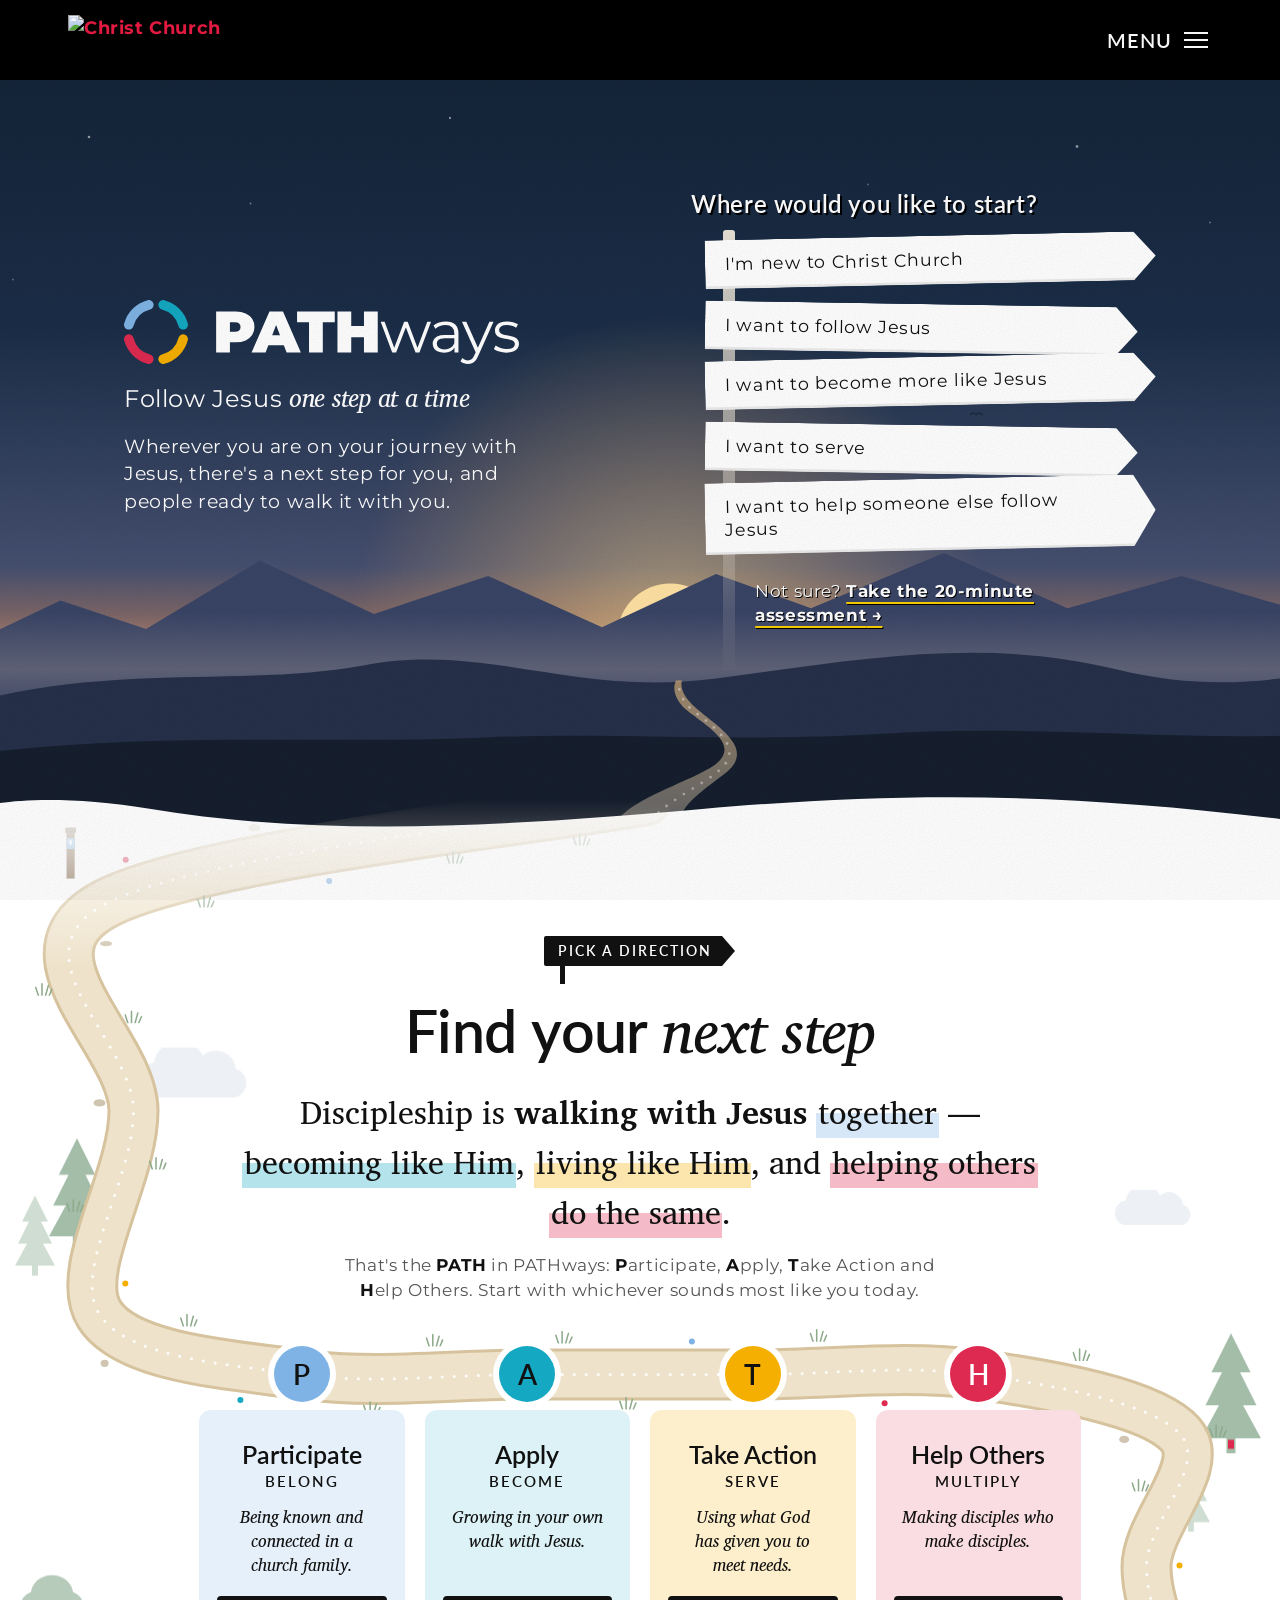
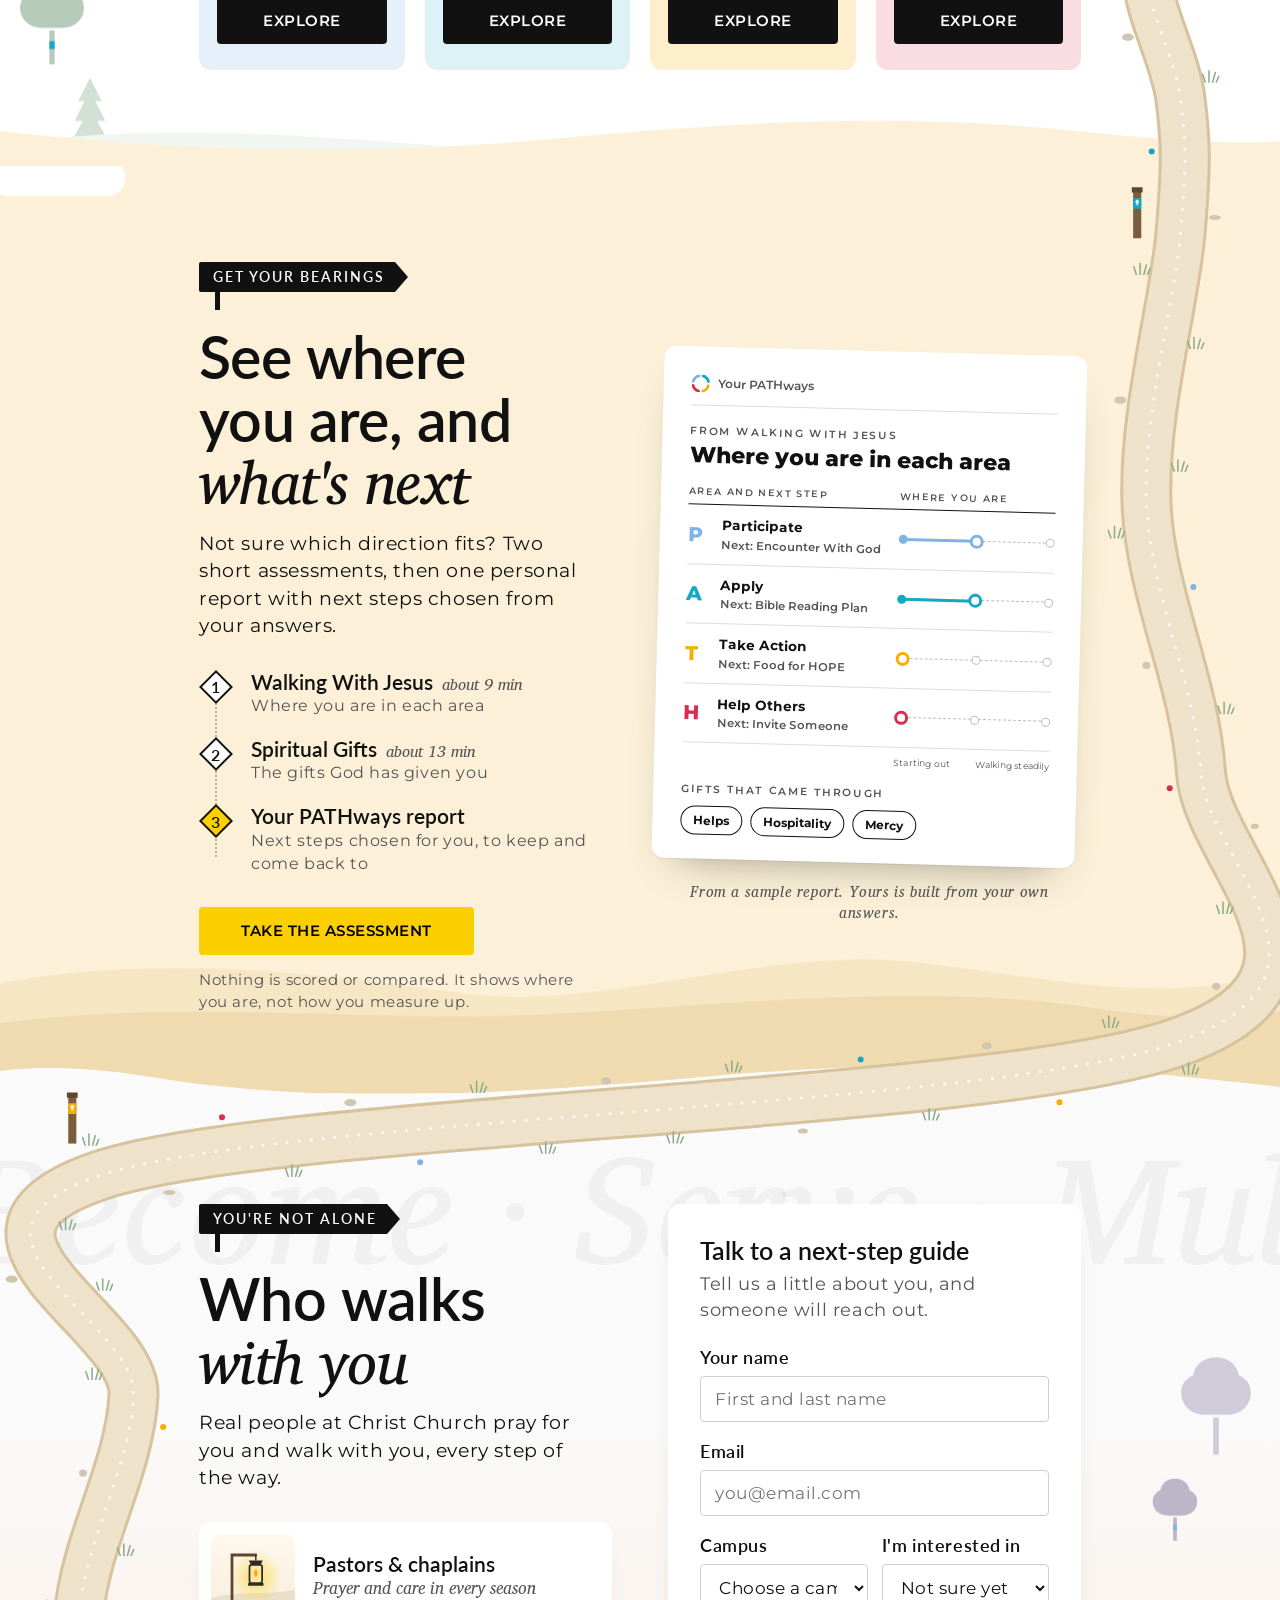
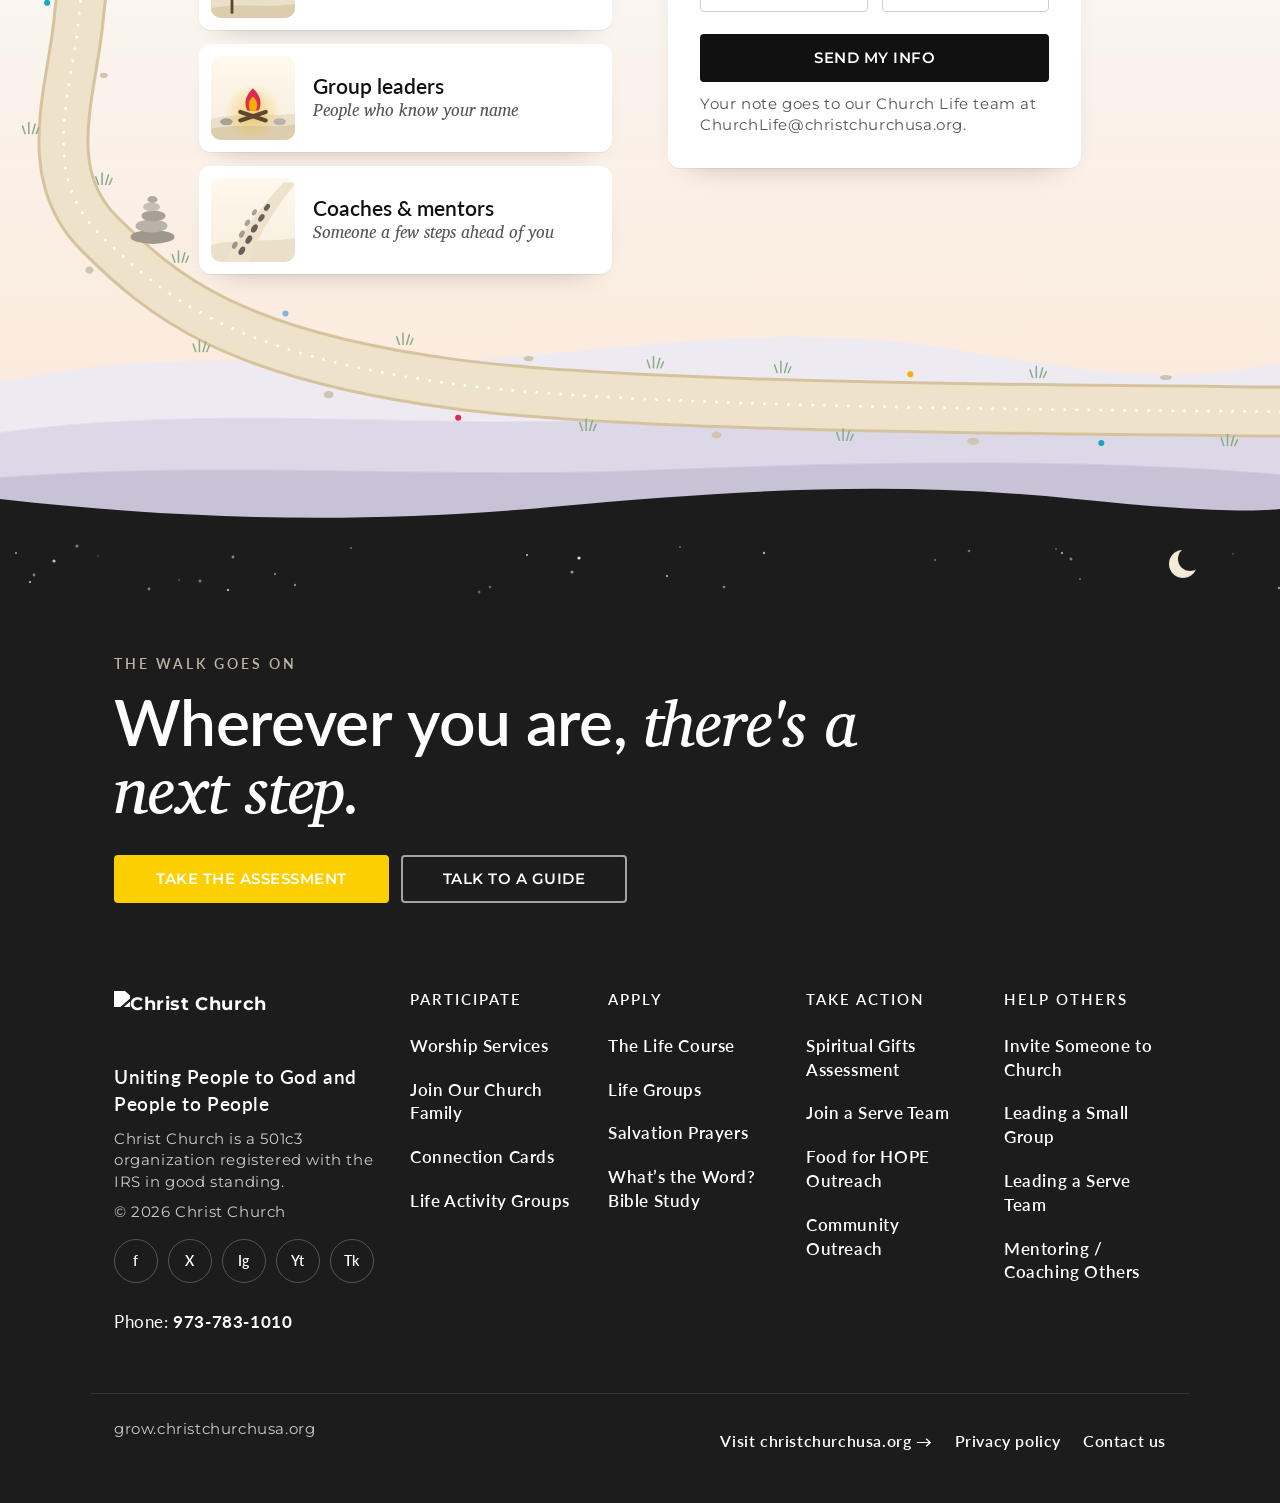
==== commit a697a039: "Reorder the page around a first-time visitor's questions The definition now opens Find your next ste" ====
--- a/site/index.html
+++ b/site/index.html
@@ -11,10 +11,10 @@
 <link rel="preconnect" href="https://fonts.googleapis.com">
 <link rel="preconnect" href="https://fonts.gstatic.com" crossorigin>
 <link rel="stylesheet" href="https://fonts.googleapis.com/css2?family=Charis+SIL:ital,wght@0,400;0,700;1,400;1,700&family=Lato:wght@400;700&family=Montserrat:wght@400;600;800&display=swap">
-<link rel="stylesheet" href="css/tokens.css?v=14">
-<link rel="stylesheet" href="css/base.css?v=14">
-<link rel="stylesheet" href="css/sections.css?v=14">
-<script src="js/main.js?v=14" defer></script>
+<link rel="stylesheet" href="css/tokens.css?v=15">
+<link rel="stylesheet" href="css/base.css?v=15">
+<link rel="stylesheet" href="css/sections.css?v=15">
+<script src="js/main.js?v=15" defer></script>
 </head>
 <body>
 <!-- Scenery shapes, reused by the section scenery and the trail -->
@@ -122,67 +122,8 @@
         <a class="hi-btn" href="#choose-path" data-goto="takeaction"><span class="hi-main">I want to serve</span></a>
         <a class="hi-btn" href="#choose-path" data-goto="helpothers"><span class="hi-main">I want to help someone else follow Jesus</span></a>
       </div>
+      <p class="hi-alt">Not sure? <a href="#assessment">Take the 20-minute assessment</a></p>
     </nav>
-  </div>
-</section>
-
-<section class="sec define" id="discipleship" aria-labelledby="define-title">
-  <div class="scenery" aria-hidden="true">
-    <svg class="sc-cloud sc-margin" style="left:4%;top:16%;width:140px;color:#EEF2F6" viewBox="0 0 120 50" data-depth="0.18" data-drift="0.06"><use href="#i-cloud"/></svg>
-    <svg class="sc-cloud sc-margin" style="right:6%;top:26%;width:92px;color:#EEF2F6" viewBox="0 0 120 50" data-depth="0.26" data-drift="-0.05"><use href="#i-cloud"/></svg>
-    <svg class="sc-band" viewBox="0 0 1440 200" preserveAspectRatio="none" data-depth="0.06"><path fill="#F3F6F8" d="M0 200V100C200 74 400 96 620 88S1040 66 1240 84C1340 92 1400 90 1440 86V200Z"/><path fill="#EAF0F3" d="M0 200V146C240 126 480 146 720 138S1200 120 1440 140V200Z"/></svg>
-  </div>
-  <div class="wrap define-in">
-    <h2 class="lbl" id="define-title">What is discipleship?</h2>
-    <p class="define-text marks">Discipleship is <strong>walking with Jesus</strong> <mark class="hl hl-p">together</mark> — <mark class="hl hl-a">becoming like Him</mark>, <mark class="hl hl-t">living like Him</mark>, and <mark class="hl hl-h">helping others do the same</mark>.</p>
-    <ol class="define-key" aria-label="The four areas of PATHways">
-      <li class="dk dk-p"><span class="dk-name">Participate</span><span class="dk-tag">Belong</span></li>
-      <li class="dk dk-a"><span class="dk-name">Apply</span><span class="dk-tag">Become</span></li>
-      <li class="dk dk-t"><span class="dk-name">Take Action</span><span class="dk-tag">Serve</span></li>
-      <li class="dk dk-h"><span class="dk-name">Help Others</span><span class="dk-tag">Multiply</span></li>
-    </ol>
-    <p class="define-cite"><span class="define-quote">“Come, follow me.”</span> Jesus, Matthew 4:19</p>
-  </div>
-</section>
-
-<section class="sec assess" id="assessment" aria-labelledby="assess-title">
-  <div class="scenery" aria-hidden="true">
-    <svg class="sc-cloud sc-margin" style="left:3%;top:14%;width:150px;color:#FFFFFF" viewBox="0 0 120 50" data-depth="0.18" data-drift="0.06"><use href="#i-cloud"/></svg>
-    <svg class="sc-cloud sc-margin" style="right:5%;top:8%;width:96px;color:#FFFFFF" viewBox="0 0 120 50" data-depth="0.26" data-drift="-0.05"><use href="#i-cloud"/></svg>
-    <svg class="sc-compass" style="" viewBox="-100 -100 200 200" data-spin="0.06"><use href="#i-compass"/></svg>
-    <svg class="sc-band" viewBox="0 0 1440 200" preserveAspectRatio="none" data-depth="0.06"><path fill="#F6E6C4" d="M0 200V90C180 60 360 80 520 100S860 50 1040 70 1300 110 1440 80V200Z"/><path fill="#F0DBB0" d="M0 200V130C220 104 420 132 640 120S1060 90 1240 116C1330 128 1400 124 1440 118V200Z"/></svg>
-  </div>
-  <div class="wrap assess-in">
-    <div class="assess-copy">
-      <span class="lbl">Get your bearings</span>
-      <h2 id="assess-title">See where you are, and <em class="accent">what's next</em></h2>
-      <p class="lede">Two short assessments. One personal report, with next steps chosen from your answers.</p>
-      <ol class="steps">
-        <li class="step"><span class="step-mark" aria-hidden="true">1</span><div><h3>Walking With Jesus <span class="step-time">about 9 min</span></h3><p>Where you are in each area</p></div></li>
-        <li class="step"><span class="step-mark" aria-hidden="true">2</span><div><h3>Spiritual Gifts <span class="step-time">about 13 min</span></h3><p>The gifts God has given you</p></div></li>
-        <li class="step"><span class="step-mark step-mark-end" aria-hidden="true">3</span><div><h3>Your PATHways report</h3><p>Next steps chosen for you, to keep and come back to</p></div></li>
-      </ol>
-      <a class="btn btn-yel" href="https://pathways.jimgottshall.com" target="_blank" rel="noopener">Take the assessment</a>
-      <p class="assess-note">Nothing is scored or compared. It shows where you are, not how you measure up.</p>
-    </div>
-    <figure class="report-preview">
-      <div class="rp-paper card" aria-hidden="true">
-        <p class="rp-brand"><img src="assets/img/pathways-icon.svg" alt="" width="18" height="18"> Your PATHways</p>
-        <p class="rp-kicker">From Walking With Jesus</p>
-        <p class="rp-title">Where you are in each area</p>
-        <div class="rp-head"><span>Area and next step</span><span>Where you are</span></div>
-        <ol class="rp-rows">
-          <li class="rp-row rp-p"><span class="rp-l">P</span><span class="rp-area"><span class="rp-name">Participate</span><span class="rp-next">Next: Encounter With God</span></span><span class="rp-track rp-at-1" aria-label="On the way"><i></i><i></i><i></i></span></li>
-          <li class="rp-row rp-a"><span class="rp-l">A</span><span class="rp-area"><span class="rp-name">Apply</span><span class="rp-next">Next: Bible Reading Plan</span></span><span class="rp-track rp-at-1" aria-label="On the way"><i></i><i></i><i></i></span></li>
-          <li class="rp-row rp-t"><span class="rp-l">T</span><span class="rp-area"><span class="rp-name">Take Action</span><span class="rp-next">Next: Food for HOPE</span></span><span class="rp-track rp-at-0" aria-label="Starting out"><i></i><i></i><i></i></span></li>
-          <li class="rp-row rp-h"><span class="rp-l">H</span><span class="rp-area"><span class="rp-name">Help Others</span><span class="rp-next">Next: Invite Someone</span></span><span class="rp-track rp-at-0" aria-label="Starting out"><i></i><i></i><i></i></span></li>
-        </ol>
-        <div class="rp-scale"><span class="rp-scale-in"><span>Starting out</span><span>Walking steadily</span></span></div>
-        <p class="rp-kicker">Gifts that came through</p>
-        <ul class="rp-gifts"><li>Helps</li><li>Hospitality</li><li>Mercy</li></ul>
-      </div>
-      <figcaption>From a sample report. Yours is built from your own answers.</figcaption>
-    </figure>
   </div>
 </section>
 
@@ -201,7 +142,8 @@
   <div class="wrap">
     <span class="lbl">Pick a direction</span>
     <h2 id="stages-title">Find your <em class="accent">next step</em></h2>
-    <p class="choose-sub">Start with whichever sounds most like you today.</p>
+    <p class="define-text marks">Discipleship is <strong>walking with Jesus</strong> <mark class="hl hl-p">together</mark> — <mark class="hl hl-a">becoming like Him</mark>, <mark class="hl hl-t">living like Him</mark>, and <mark class="hl hl-h">helping others do the same</mark>.</p>
+    <p class="path-line">That's the <b>PATH</b> in PATHways: <b>P</b>articipate, <b>A</b>pply, <b>T</b>ake Action and <b>H</b>elp Others. Start with whichever sounds most like you today.</p>
 
     <ol class="stepper" aria-label="The four areas">
       <li class="st st-p" data-stage="participate" data-active="false">
@@ -275,7 +217,7 @@
         <div class="s-ph"><span class="lc lc-lg lc-t" aria-hidden="true">T</span><div><h3>Take Action</h3><div class="s-tag">Serve</div><p>Put your faith to work. Discover how God made you, join a team, and make a real difference in the church and beyond.</p></div></div>
         <div class="rg">
           <div class="rc card" id="card-spiritual-gifts-assessment"><div class="rc-art" aria-hidden="true"><svg viewBox="0 0 320 120" preserveAspectRatio="xMidYMax slice" focusable="false"><use href="#i-scene-a"/></svg></div><span class="rc-b">First step</span><h4>Spiritual Gifts Assessment</h4><p>Answer questions about your strengths and interests, then receive a personal report on your spiritual gifts and the serving teams where they could fit.</p><a href="https://pathways.jimgottshall.com/a/gifts" target="_blank" rel="noopener">Take the assessment →</a></div>
-          <div class="rc card" id="card-serve-team"><div class="rc-art" aria-hidden="true"><svg viewBox="0 0 320 120" preserveAspectRatio="xMidYMax slice" focusable="false"><use href="#i-scene-b"/></svg></div><span class="rc-b rc-b-deep">Go deeper</span><h4>Join a Serve Team</h4><p>Watch Dr. Ireland’s message Answering the Call to Serve, then pick a team, from welcoming guests to kids, media or prayer, at christchurchusa.org/serve; a leader will help you find the right fit. Most teams are for members, or people becoming members within 90 days.</p><a href="https://www.youtube.com/watch?v=14ZQo9iGZrao">Watch the message →</a></div>
+          <div class="rc card" id="card-serve-team"><div class="rc-art" aria-hidden="true"><svg viewBox="0 0 320 120" preserveAspectRatio="xMidYMax slice" focusable="false"><use href="#i-scene-b"/></svg></div><span class="rc-b rc-b-deep">Go deeper</span><h4>Join a Serve Team</h4><p>Watch Dr. Ireland’s message Answering the Call to Serve, then pick a team, from welcoming guests to kids, media or prayer, at christchurchusa.org/serve; a leader will help you find the right fit. Most teams are for members, or people becoming members within 90 days.</p><a href="https://www.youtube.com/watch?v=15ZQo9iGZrao">Watch the message →</a></div>
           <div class="rc card" id="card-food-for-hope"><div class="rc-art" aria-hidden="true"><svg viewBox="0 0 320 120" preserveAspectRatio="xMidYMax slice" focusable="false"><use href="#i-scene-c"/></svg></div><span class="rc-b">First step</span><h4>Food for HOPE Outreach</h4><p>Volunteer at the Food for HOPE pantry in Rockaway or the mobile pantry in Montclair, helping neighbors in need choose free groceries with dignity.</p><a href="https://carecenterofnewjersey.org/foodforhope">Volunteer →</a></div>
           <div class="rc card" id="card-community-outreach"><div class="rc-art" aria-hidden="true"><svg viewBox="0 0 320 120" preserveAspectRatio="xMidYMax slice" focusable="false"><use href="#i-scene-d"/></svg></div><span class="rc-b">First step</span><h4>Community Outreach</h4><p>Serve neighbors through the church’s CARE Center, in its teaching kitchen, community garden or art gallery, or at seasonal events like the Thanksgiving food drive.</p><a href="https://carecenterofnewjersey.org/volunteer/">Volunteer →</a></div>
         </div>
@@ -300,6 +242,47 @@
         </div>
       </div>
     </div>
+  </div>
+</section>
+
+<section class="sec assess" id="assessment" aria-labelledby="assess-title">
+  <div class="scenery" aria-hidden="true">
+    <svg class="sc-cloud sc-margin" style="left:3%;top:14%;width:150px;color:#FFFFFF" viewBox="0 0 120 50" data-depth="0.18" data-drift="0.06"><use href="#i-cloud"/></svg>
+    <svg class="sc-cloud sc-margin" style="right:5%;top:8%;width:96px;color:#FFFFFF" viewBox="0 0 120 50" data-depth="0.26" data-drift="-0.05"><use href="#i-cloud"/></svg>
+    <svg class="sc-compass" style="" viewBox="-100 -100 200 200" data-spin="0.06"><use href="#i-compass"/></svg>
+    <svg class="sc-band" viewBox="0 0 1440 200" preserveAspectRatio="none" data-depth="0.06"><path fill="#F6E6C4" d="M0 200V90C180 60 360 80 520 100S860 50 1040 70 1300 110 1440 80V200Z"/><path fill="#F0DBB0" d="M0 200V130C220 104 420 132 640 120S1060 90 1240 116C1330 128 1400 124 1440 118V200Z"/></svg>
+  </div>
+  <div class="wrap assess-in">
+    <div class="assess-copy">
+      <span class="lbl">Get your bearings</span>
+      <h2 id="assess-title">See where you are, and <em class="accent">what's next</em></h2>
+      <p class="lede">Not sure which direction fits? Two short assessments, then one personal report with next steps chosen from your answers.</p>
+      <ol class="steps">
+        <li class="step"><span class="step-mark" aria-hidden="true">1</span><div><h3>Walking With Jesus <span class="step-time">about 9 min</span></h3><p>Where you are in each area</p></div></li>
+        <li class="step"><span class="step-mark" aria-hidden="true">2</span><div><h3>Spiritual Gifts <span class="step-time">about 13 min</span></h3><p>The gifts God has given you</p></div></li>
+        <li class="step"><span class="step-mark step-mark-end" aria-hidden="true">3</span><div><h3>Your PATHways report</h3><p>Next steps chosen for you, to keep and come back to</p></div></li>
+      </ol>
+      <a class="btn btn-yel" href="https://pathways.jimgottshall.com" target="_blank" rel="noopener">Take the assessment</a>
+      <p class="assess-note">Nothing is scored or compared. It shows where you are, not how you measure up.</p>
+    </div>
+    <figure class="report-preview">
+      <div class="rp-paper card" aria-hidden="true">
+        <p class="rp-brand"><img src="assets/img/pathways-icon.svg" alt="" width="18" height="18"> Your PATHways</p>
+        <p class="rp-kicker">From Walking With Jesus</p>
+        <p class="rp-title">Where you are in each area</p>
+        <div class="rp-head"><span>Area and next step</span><span>Where you are</span></div>
+        <ol class="rp-rows">
+          <li class="rp-row rp-p"><span class="rp-l">P</span><span class="rp-area"><span class="rp-name">Participate</span><span class="rp-next">Next: Encounter With God</span></span><span class="rp-track rp-at-1" aria-label="On the way"><i></i><i></i><i></i></span></li>
+          <li class="rp-row rp-a"><span class="rp-l">A</span><span class="rp-area"><span class="rp-name">Apply</span><span class="rp-next">Next: Bible Reading Plan</span></span><span class="rp-track rp-at-1" aria-label="On the way"><i></i><i></i><i></i></span></li>
+          <li class="rp-row rp-t"><span class="rp-l">T</span><span class="rp-area"><span class="rp-name">Take Action</span><span class="rp-next">Next: Food for HOPE</span></span><span class="rp-track rp-at-0" aria-label="Starting out"><i></i><i></i><i></i></span></li>
+          <li class="rp-row rp-h"><span class="rp-l">H</span><span class="rp-area"><span class="rp-name">Help Others</span><span class="rp-next">Next: Invite Someone</span></span><span class="rp-track rp-at-0" aria-label="Starting out"><i></i><i></i><i></i></span></li>
+        </ol>
+        <div class="rp-scale"><span class="rp-scale-in"><span>Starting out</span><span>Walking steadily</span></span></div>
+        <p class="rp-kicker">Gifts that came through</p>
+        <ul class="rp-gifts"><li>Helps</li><li>Hospitality</li><li>Mercy</li></ul>
+      </div>
+      <figcaption>From a sample report. Yours is built from your own answers.</figcaption>
+    </figure>
   </div>
 </section>
 
@@ -373,7 +356,7 @@
     </div>
     <div class="f-col"><h4>Participate</h4><ul><li><a href="https://christchurchusa.org/visit/">Worship Services</a></li><li><a href="https://christchurchusa.org/membership/">Join Our Church Family</a></li><li><a href="https://my.christchurchusa.org/econnect">Connection Cards</a></li><li><a href="https://christchurchusa.org/smallgroups/typesofgroups">Life Activity Groups</a></li></ul></div>
     <div class="f-col"><h4>Apply</h4><ul><li><a href="https://christchurchusa.org/thelifecourse">The Life Course</a></li><li><a href="https://christchurchusa.org/smallgroups/">Life Groups</a></li><li><a href="https://christchurchusa.org/whatsnext/">Salvation Prayers</a></li><li><a href="https://www.youtube.com/playlist?list=PLaZ8aFdSxz7UaydIdnCs9do3jNN_AQH_M">What’s the Word? Bible Study</a></li></ul></div>
-    <div class="f-col"><h4>Take Action</h4><ul><li><a href="https://pathways.jimgottshall.com/a/gifts" target="_blank" rel="noopener">Spiritual Gifts Assessment</a></li><li><a href="https://www.youtube.com/watch?v=14ZQo9iGZrao">Join a Serve Team</a></li><li><a href="https://carecenterofnewjersey.org/foodforhope">Food for HOPE Outreach</a></li><li><a href="https://carecenterofnewjersey.org/volunteer/">Community Outreach</a></li></ul></div>
+    <div class="f-col"><h4>Take Action</h4><ul><li><a href="https://pathways.jimgottshall.com/a/gifts" target="_blank" rel="noopener">Spiritual Gifts Assessment</a></li><li><a href="https://www.youtube.com/watch?v=15ZQo9iGZrao">Join a Serve Team</a></li><li><a href="https://carecenterofnewjersey.org/foodforhope">Food for HOPE Outreach</a></li><li><a href="https://carecenterofnewjersey.org/volunteer/">Community Outreach</a></li></ul></div>
     <div class="f-col"><h4>Help Others</h4><ul><li><a href="https://christchurchusa.org/invite/">Invite Someone to Church</a></li><li><a href="https://christchurchusa.org/smallgroups/lead/">Leading a Small Group</a></li><li><a href="https://christchurchusa.org/serve/">Leading a Serve Team</a></li><li><a href="https://christchurchusa.org/serve/questcollege">Mentoring / Coaching Others</a></li></ul></div>
   </div>
   <div class="foot-bot">
@@ -384,31 +367,17 @@
 
 <nav class="trailmap" id="trailmap" aria-label="Page sections">
   <ol>
-    <li><a href="#discipleship"><span class="tm-dot" aria-hidden="true"></span><span class="tm-lbl">What is discipleship?</span></a></li>
+    <li><a href="#choose-path"><span class="tm-dot" aria-hidden="true"></span><span class="tm-lbl">Find your next step</span></a></li>
     <li><a href="#assessment"><span class="tm-dot" aria-hidden="true"></span><span class="tm-lbl">Get your bearings</span></a></li>
-    <li><a href="#choose-path"><span class="tm-dot" aria-hidden="true"></span><span class="tm-lbl">Find your next step</span></a></li>
     <li><a href="#walk"><span class="tm-dot" aria-hidden="true"></span><span class="tm-lbl">Who walks with you</span></a></li>
   </ol>
 </nav>
-<button type="button" class="fab" id="fab-open" aria-haspopup="dialog">Not sure where to start?</button>
-<div class="ov" id="ns-overlay">
-  <div class="modal" role="dialog" aria-modal="true" aria-labelledby="ns-title">
-    <button type="button" class="m-close" id="ns-close" aria-label="Close">✕</button>
-    <h3 id="ns-title">Not sure where to start?</h3>
-    <p class="m-sub">Answer three quick questions and we'll suggest a good place to start.</p>
-    <div id="ns-quiz">
-      <div class="m-top"><span class="m-prog" id="ns-prog" aria-live="polite"></span><button type="button" class="link-btn m-back" id="ns-back">← Back</button></div>
-      <div class="m-q" id="ns-q"></div>
-      <div class="m-ans" id="ns-ans"></div>
-    </div>
-    <div id="ns-result" hidden>
-      <span class="m-prog">We suggest starting with</span>
-      <div class="res-head"><span class="lc" id="ns-res-lc" aria-hidden="true"></span><h3 id="ns-res-stage"></h3></div>
-      <p class="res-desc" id="ns-res-desc"></p>
-      <button type="button" class="btn btn-dark" id="ns-go"></button>
-    </div>
-    <div class="m-links"><button type="button" class="link-btn" id="ns-retake" hidden>Start over</button><button type="button" class="link-btn" id="ns-guide">Or talk to a guide →</button></div>
-  </div>
+<div class="help" id="help">
+  <div class="help-menu card" id="help-menu" hidden>
+    <a class="help-opt" href="https://pathways.jimgottshall.com" target="_blank" rel="noopener"><span class="help-name">Take the assessment</span><span class="help-note">See where you are, about 20 minutes</span></a>
+    <a class="help-opt" href="#guide"><span class="help-name">Talk to a guide</span><span class="help-note">Someone from our team will reach out</span></a>
+  </div>
+  <button type="button" class="fab" id="fab-open" aria-expanded="false" aria-controls="help-menu">Not sure where to start?</button>
 </div>
 
 </body>
--- a/site/css/sections.css
+++ b/site/css/sections.css
@@ -32,8 +32,8 @@
 @media (max-width: 1100px) { .sc-margin { display: none; } }
 
 /* Terrain: each section's top edge rolls like a hill line into the one above */
-.define, .assess, .choose, .walk, .foot { position: relative; }
-.define::before, .assess::before, .choose::before, .walk::before, .foot::before {
+.choose, .assess, .walk, .foot { position: relative; }
+.choose::before, .assess::before, .walk::before, .foot::before {
   content: "";
   position: absolute;
   left: 0;
@@ -46,8 +46,8 @@
   -webkit-mask: url("data:image/svg+xml,%3Csvg xmlns='http://www.w3.org/2000/svg' viewBox='0 0 1440 56' preserveAspectRatio='none'%3E%3Cpath d='M0 56V34C240 8 420 6 650 24S1080 52 1270 24C1350 12 1410 14 1440 18V56Z'/%3E%3C/svg%3E") 0 0 / 100% 100% no-repeat;
   mask: url("data:image/svg+xml,%3Csvg xmlns='http://www.w3.org/2000/svg' viewBox='0 0 1440 56' preserveAspectRatio='none'%3E%3Cpath d='M0 56V34C240 8 420 6 650 24S1080 52 1270 24C1350 12 1410 14 1440 18V56Z'/%3E%3C/svg%3E") 0 0 / 100% 100% no-repeat;
 }
-.assess::before, .walk::before { transform: scaleX(-1); }
-.choose::before, .foot::before {
+.choose::before, .walk::before { transform: scaleX(-1); }
+.assess::before, .foot::before {
   -webkit-mask-image: url("data:image/svg+xml,%3Csvg xmlns='http://www.w3.org/2000/svg' viewBox='0 0 1440 56' preserveAspectRatio='none'%3E%3Cpath d='M0 56V20C200 40 400 46 620 28S1010 2 1210 20C1320 30 1400 34 1440 30V56Z'/%3E%3C/svg%3E");
   mask-image: url("data:image/svg+xml,%3Csvg xmlns='http://www.w3.org/2000/svg' viewBox='0 0 1440 56' preserveAspectRatio='none'%3E%3Cpath d='M0 56V20C200 40 400 46 620 28S1010 2 1210 20C1320 30 1400 34 1440 30V56Z'/%3E%3C/svg%3E");
 }
@@ -114,6 +114,10 @@
 .hi-btn:focus-visible, .hi-btn:active { color: var(--ink); background: var(--yel); text-decoration: none; }
 .hi-btn:focus-visible { transform: translateX(6px) rotate(0); }
 .hi-main { flex: 1; font-size: 17.5px; line-height: 1.3; }
+.hi-alt { position: relative; margin-top: 26px; padding-left: 64px; font-size: 16.5px; text-shadow: 1px 1px 0 #000; }
+.hi-alt a { color: var(--white); text-decoration: underline; text-decoration-color: var(--yel); text-decoration-thickness: 2px; text-underline-offset: 5px; }
+.hi-alt a::after { content: " →"; }
+.hi-alt a:hover { color: var(--yel); }
 @media (hover: hover) {
   .hi-btn:hover { color: var(--ink); background: var(--yel); text-decoration: none; transform: translateX(6px) rotate(0); }
 }
@@ -129,44 +133,6 @@
   .hi-list { gap: 8px; }
   .hi-btn { padding: 9px 36px 9px 16px; }
   .hi-main { font-size: 15px; }
-}
-
-/* =========================================================================
-   What is discipleship? Set like the opening of the PATHways report
-   ========================================================================= */
-.define { background: var(--white); text-align: center; }
-.define-text { max-width: 22em; margin: 0 auto 48px; font-family: var(--fs); font-size: clamp(28px, 3.6vw, 44px); line-height: 1.55; letter-spacing: 0; }
-.define-text strong { font-weight: 700; }
-/* Each area's phrase is marked in that area's color exactly as in the PATHways report: a highlighter
-   stroke over the lower half of the words, the area color at 32% on white. main.js sweeps the marks in. */
-.hl { padding: 0 .06em; color: inherit; background-color: transparent; background-repeat: no-repeat; background-position: 0 0; background-size: 100% 100%; background-image: linear-gradient(transparent 52%, var(--hl) 52%); box-decoration-break: clone; -webkit-box-decoration-break: clone; }
-.hl-p { --hl: color-mix(in srgb, var(--p) 32%, white); }
-.hl-a { --hl: color-mix(in srgb, var(--a) 32%, white); }
-.hl-t { --hl: color-mix(in srgb, var(--t) 32%, white); }
-.hl-h { --hl: color-mix(in srgb, var(--h) 32%, white); }
-.marks .hl { background-size: 0 100%; transition: background-size .9s var(--ease); }
-.marks .hl-a { transition-delay: .25s; }
-.marks .hl-t { transition-delay: .5s; }
-.marks .hl-h { transition-delay: .75s; }
-.marks.in .hl { background-size: 100% 100%; }
-/* The four areas in a color bar, like the foot of the report's cover */
-.define-key { display: grid; grid-template-columns: repeat(4, minmax(0, 1fr)); max-width: 760px; margin: 0 auto 40px; list-style: none; text-align: left; }
-.dk { padding-top: 14px; border-top: 6px solid var(--dk); }
-.dk-p { --dk: var(--p); }
-.dk-a { --dk: var(--a); }
-.dk-t { --dk: var(--t); }
-.dk-h { --dk: var(--h); }
-.dk + .dk { padding-left: 14px; }
-.dk-name { display: block; font-family: var(--fh); font-size: 18px; font-weight: 600; }
-.dk-tag { display: block; font-family: var(--fs); font-style: italic; font-size: 16px; color: var(--muted); }
-.define-cite { font-size: 15px; color: var(--muted); }
-.define-quote { margin-right: 6px; font-family: var(--fs); font-style: italic; font-size: 18px; color: var(--ink); }
-
-@media (max-width: 640px) {
-  .define { text-align: left; }
-  .define-text { margin-bottom: 36px; }
-  .define-key { grid-template-columns: repeat(2, minmax(0, 1fr)); gap: 22px 0; }
-  .dk:nth-child(3) { padding-left: 0; }
 }
 
 /* =========================================================================
@@ -237,7 +203,23 @@
    Find your next step: the four areas, and each area's panel of next steps
    ========================================================================= */
 .choose { background: var(--white); text-align: center; }
-.choose-sub { margin: 14px auto 0; font-size: var(--lede); }
+/* The church's definition opens the section, set as it opens the PATHways report */
+.define-text { max-width: 25em; margin: 26px auto 16px; font-family: var(--fs); font-size: clamp(24px, 2.7vw, 32px); line-height: 1.55; letter-spacing: 0; }
+.define-text strong { font-weight: 700; }
+/* Each area's phrase is marked in that area's color exactly as in the PATHways report: a highlighter
+   stroke over the lower half of the words, the area color at 32% on white. main.js sweeps the marks in. */
+.hl { padding: 0 .06em; color: inherit; background-color: transparent; background-repeat: no-repeat; background-position: 0 0; background-size: 100% 100%; background-image: linear-gradient(transparent 52%, var(--hl) 52%); box-decoration-break: clone; -webkit-box-decoration-break: clone; }
+.hl-p { --hl: color-mix(in srgb, var(--p) 32%, white); }
+.hl-a { --hl: color-mix(in srgb, var(--a) 32%, white); }
+.hl-t { --hl: color-mix(in srgb, var(--t) 32%, white); }
+.hl-h { --hl: color-mix(in srgb, var(--h) 32%, white); }
+.marks .hl { background-size: 0 100%; transition: background-size .9s var(--ease); }
+.marks .hl-a { transition-delay: .25s; }
+.marks .hl-t { transition-delay: .5s; }
+.marks .hl-h { transition-delay: .75s; }
+.marks.in .hl { background-size: 100% 100%; }
+.path-line { max-width: 36em; margin: 0 auto; font-size: 17px; color: var(--muted); }
+.path-line b { color: var(--ink); }
 
 /* Each area's letter circle sits above its card as a stop on the trail */
 .stepper { display: grid; grid-template-columns: repeat(4, minmax(0, 1fr)); gap: 84px 20px; margin-top: 108px; list-style: none; }
@@ -303,6 +285,7 @@
   .st:hover, .rc:hover { transform: translateY(-4px); box-shadow: var(--shadow-lift); }
 }
 @media (max-width: 1020px) { .stepper { grid-template-columns: repeat(2, minmax(0, 1fr)); } }
+@media (max-width: 640px) { .choose { text-align: left; } .define-text, .path-line { margin-left: 0; } }
 @media (max-width: 640px) {
   .stepper, .rg, .rx-grid { grid-template-columns: 1fr; }
   .detail { padding: 56px 18px 24px; }
@@ -391,30 +374,19 @@
 }
 
 /* =========================================================================
-   Floating help, quiz and trail map
+   Floating help menu and trail map
    ========================================================================= */
 .fab { position: fixed; left: 24px; bottom: calc(24px + env(safe-area-inset-bottom, 0px)); z-index: 180; padding: 14px 26px; font-family: var(--fbtn); font-size: 14px; font-weight: 600; letter-spacing: .5px; text-transform: uppercase; color: #000; background: var(--yel); border: none; border-radius: 999px; box-shadow: 0 4px 14px rgba(0, 0, 0, .18); cursor: pointer; opacity: 0; visibility: hidden; pointer-events: none; transform: translateY(12px); transition: opacity .2s, transform .2s, visibility .2s; }
 .fab.show { opacity: 1; visibility: visible; pointer-events: auto; transform: none; }
 
-.ov { position: fixed; inset: 0; z-index: 300; display: none; align-items: center; justify-content: center; padding: 20px; background: rgba(0, 0, 0, .6); }
-.ov.open { display: flex; }
-.modal { position: relative; width: 100%; max-width: 520px; max-height: 90vh; overflow: auto; padding: 40px 36px 32px; background: var(--white); border-radius: var(--r-md); }
-.m-close { position: absolute; top: 8px; right: 8px; width: 44px; height: 44px; font-size: 22px; color: var(--ink); background: none; border: none; cursor: pointer; }
-.modal h3 { margin-bottom: 4px; }
-.m-sub { margin-bottom: 24px; }
-.m-top { display: flex; justify-content: space-between; align-items: center; margin-bottom: 8px; }
-.m-prog { font-size: 15px; color: var(--muted); }
-.m-back { font-size: 15px; }
-.m-q { margin-bottom: 16px; font-family: var(--fh); font-size: 24px; font-weight: 600; }
-.m-ans { display: flex; flex-direction: column; gap: 10px; }
-.ans { padding: 14px 16px; font-family: var(--fb); font-size: 17px; letter-spacing: .5px; text-align: left; color: var(--ink); background: var(--white); border: 1.5px solid var(--field-line); border-radius: var(--r-sm); cursor: pointer; }
-.ans:hover, .ans[aria-pressed="true"] { background: var(--off); border-color: var(--ink); }
-.res-head { display: flex; align-items: center; gap: 14px; margin: 8px 0 12px; }
-.res-head h3 { margin: 0; font-size: 34px; }
-.res-desc { margin-bottom: 22px; }
-.modal .btn { width: 100%; }
-.m-links { display: flex; flex-wrap: wrap; justify-content: center; gap: 24px; margin-top: 20px; }
-.m-links .link-btn { font-size: 16px; }
+/* Help menu: two choices that open above the floating button */
+.help-menu { position: fixed; left: 24px; bottom: calc(86px + env(safe-area-inset-bottom, 0px)); z-index: 181; display: flex; flex-direction: column; width: min(340px, calc(100vw - 32px)); padding: 8px; box-shadow: var(--shadow-lift); }
+.help-opt { display: flex; flex-direction: column; gap: 2px; padding: 14px 16px; color: var(--ink); font-weight: 400; border-radius: 8px; }
+.help-opt:hover, .help-opt:focus-visible { color: var(--ink); text-decoration: none; background: var(--off); }
+.help-opt + .help-opt { border-top: 1px dashed rgba(17, 17, 17, .14); }
+.help-name { font-family: var(--fh); font-size: 19px; font-weight: 600; }
+.help-name::after { content: " →"; color: var(--red); }
+.help-note { font-family: var(--fs); font-style: italic; font-size: 15.5px; letter-spacing: 0; color: var(--muted); }
 
 /* The trail map: a quiet guide to the sections on wide screens */
 .trailmap { position: fixed; right: 22px; top: 50%; z-index: 170; transform: translateY(-50%); opacity: 0; visibility: hidden; transition: opacity .3s, visibility .3s; }
@@ -430,8 +402,10 @@
 .trailmap a[aria-current="true"] .tm-dot { background: var(--yel); border-color: var(--ink); }
 
 @media (max-width: 1199px) { .trailmap { display: none; } }
-@media (max-width: 640px) { .fab { left: 16px; right: 16px; bottom: calc(16px + env(safe-area-inset-bottom, 0px)); } }
-@media (max-width: 380px) { .modal { padding: 40px 22px 24px; } }
+@media (max-width: 640px) {
+  .fab { left: 16px; right: 16px; bottom: calc(16px + env(safe-area-inset-bottom, 0px)); }
+  .help-menu { left: 16px; right: 16px; width: auto; bottom: calc(78px + env(safe-area-inset-bottom, 0px)); }
+}
 
 /* =========================================================================
    Reduced motion: everything still, nothing hidden
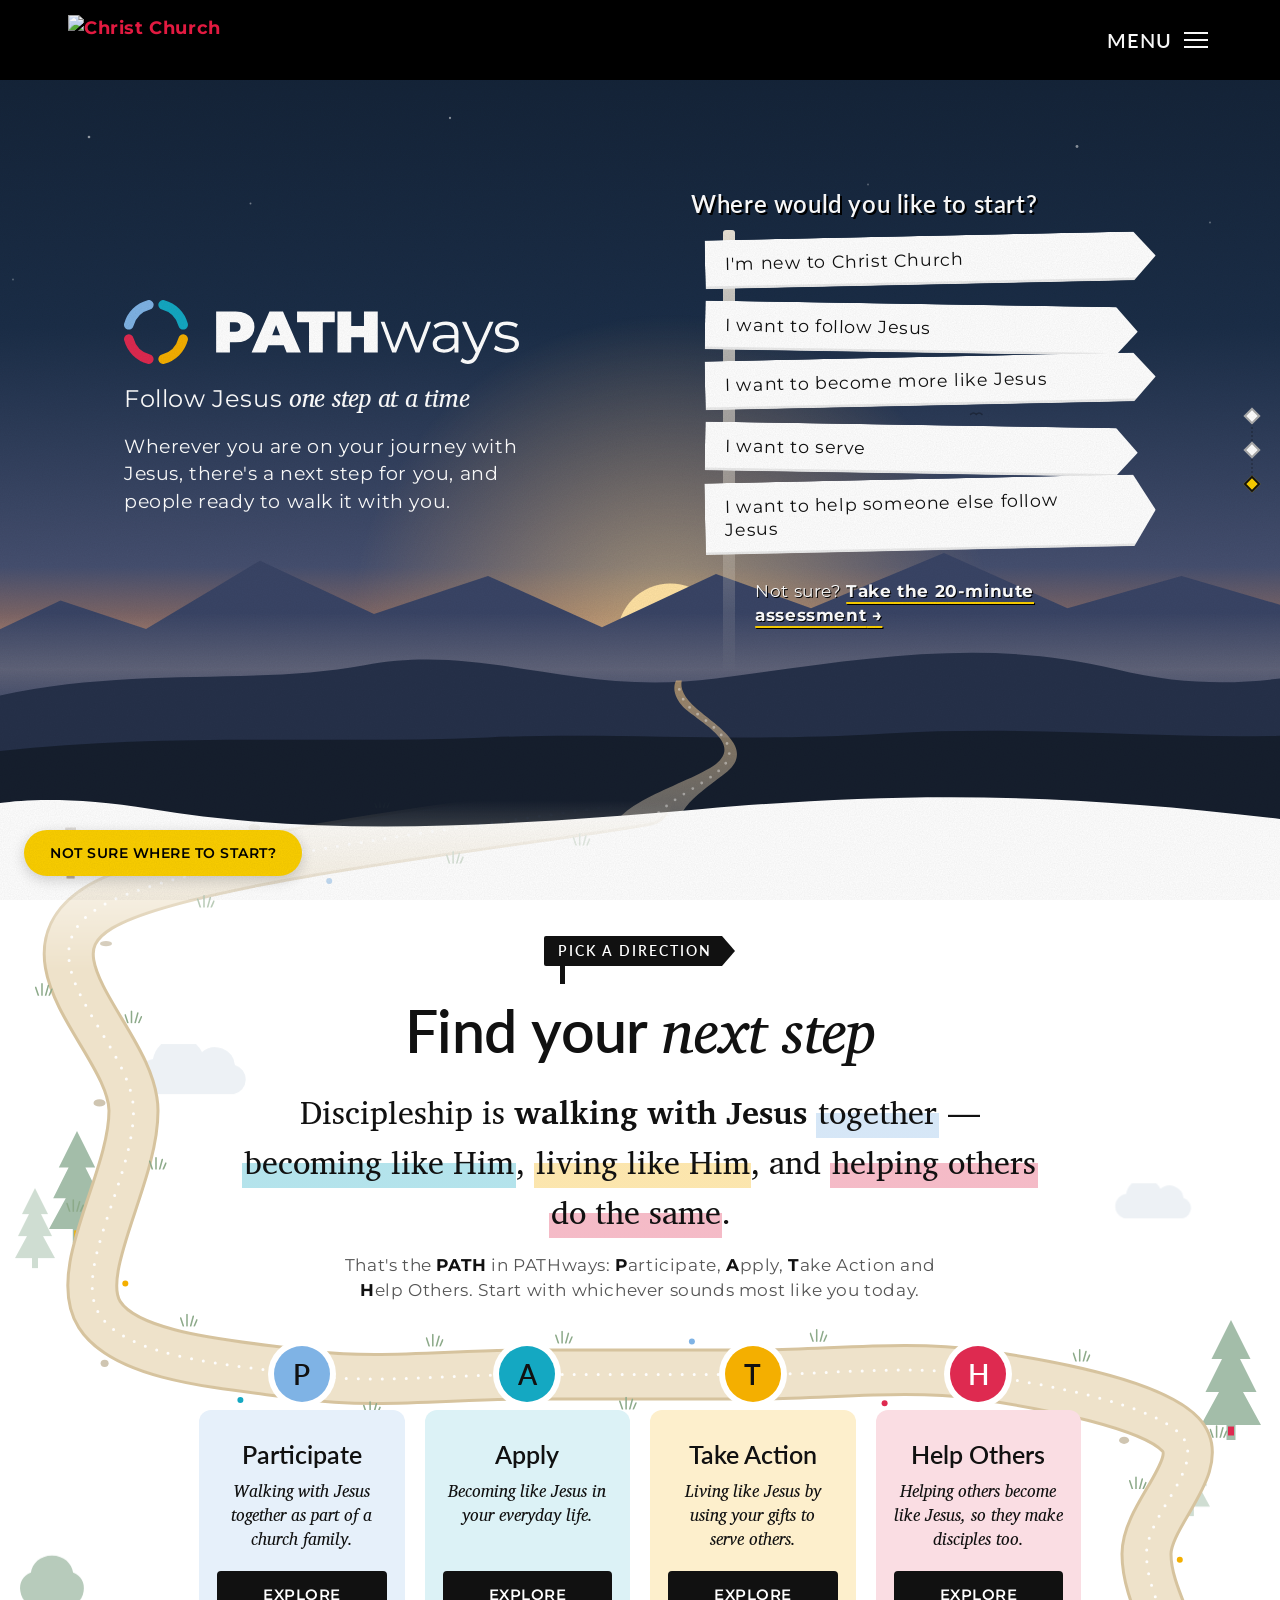
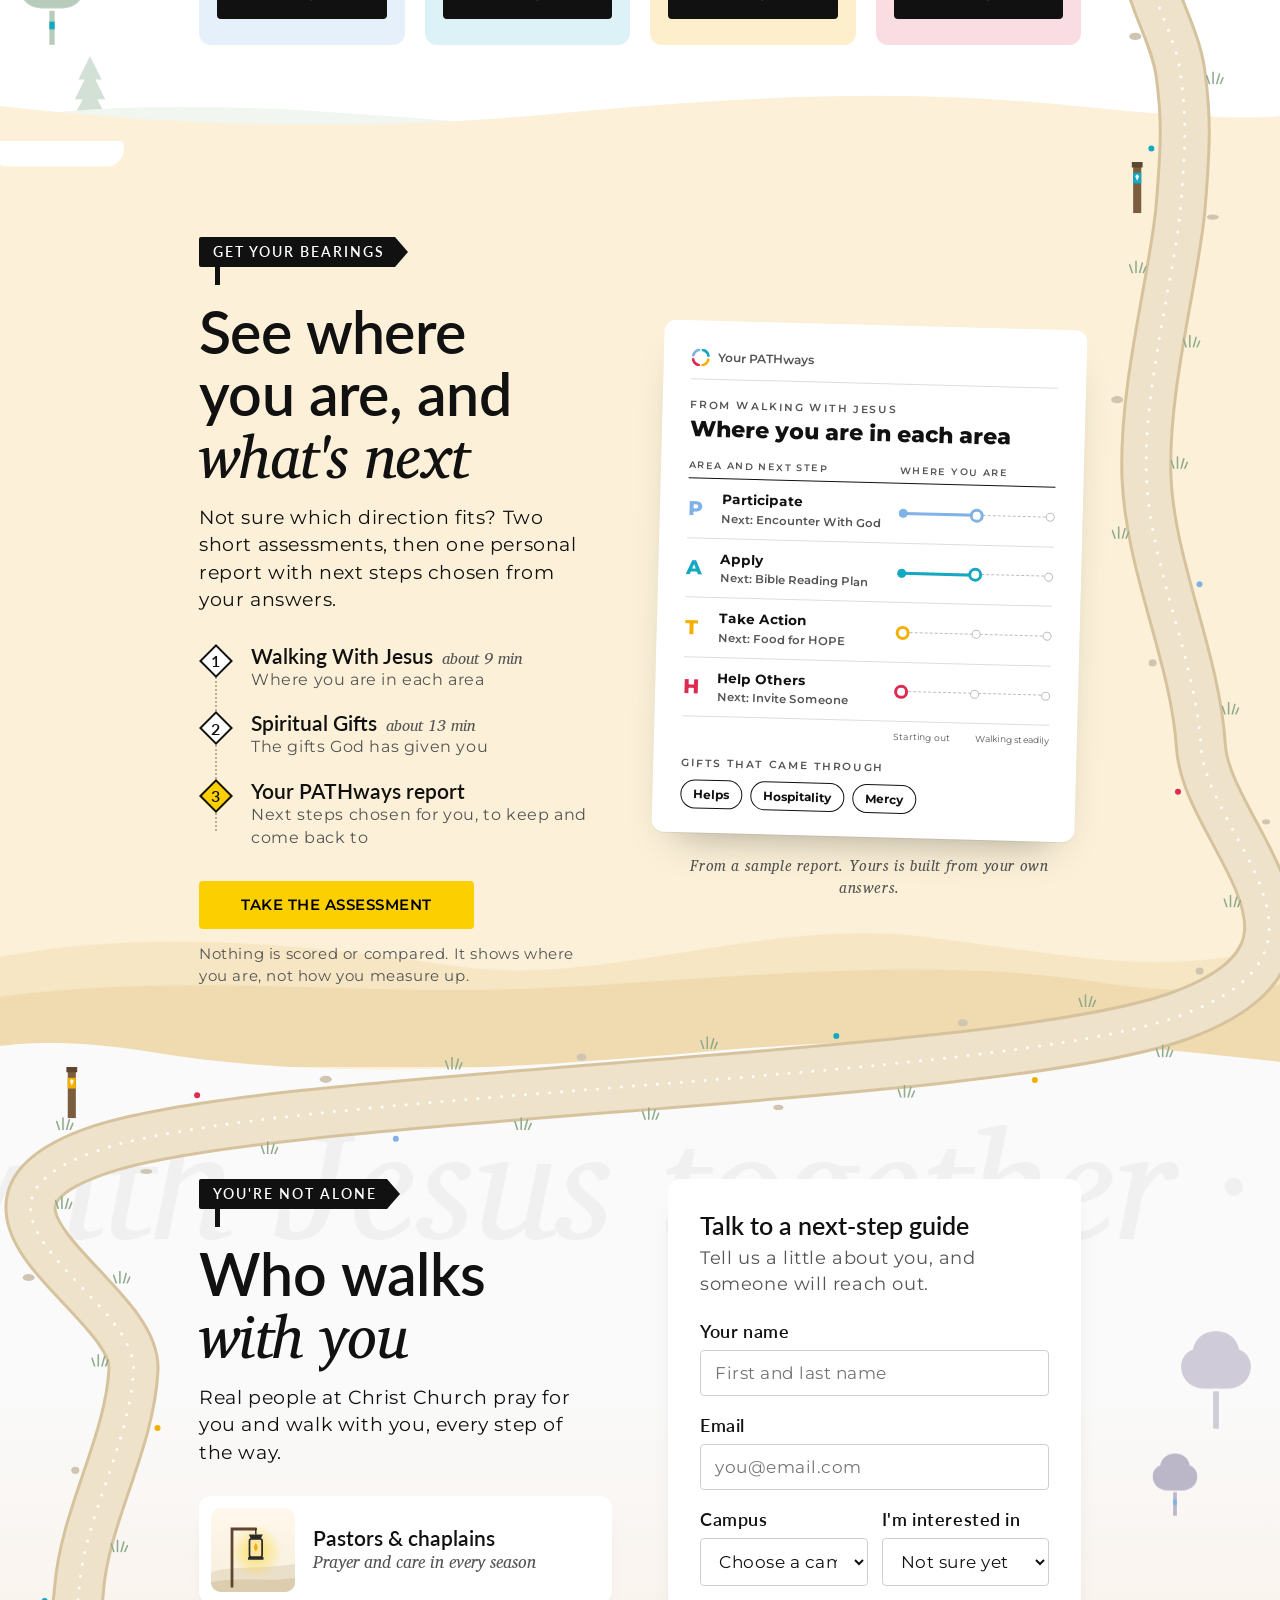
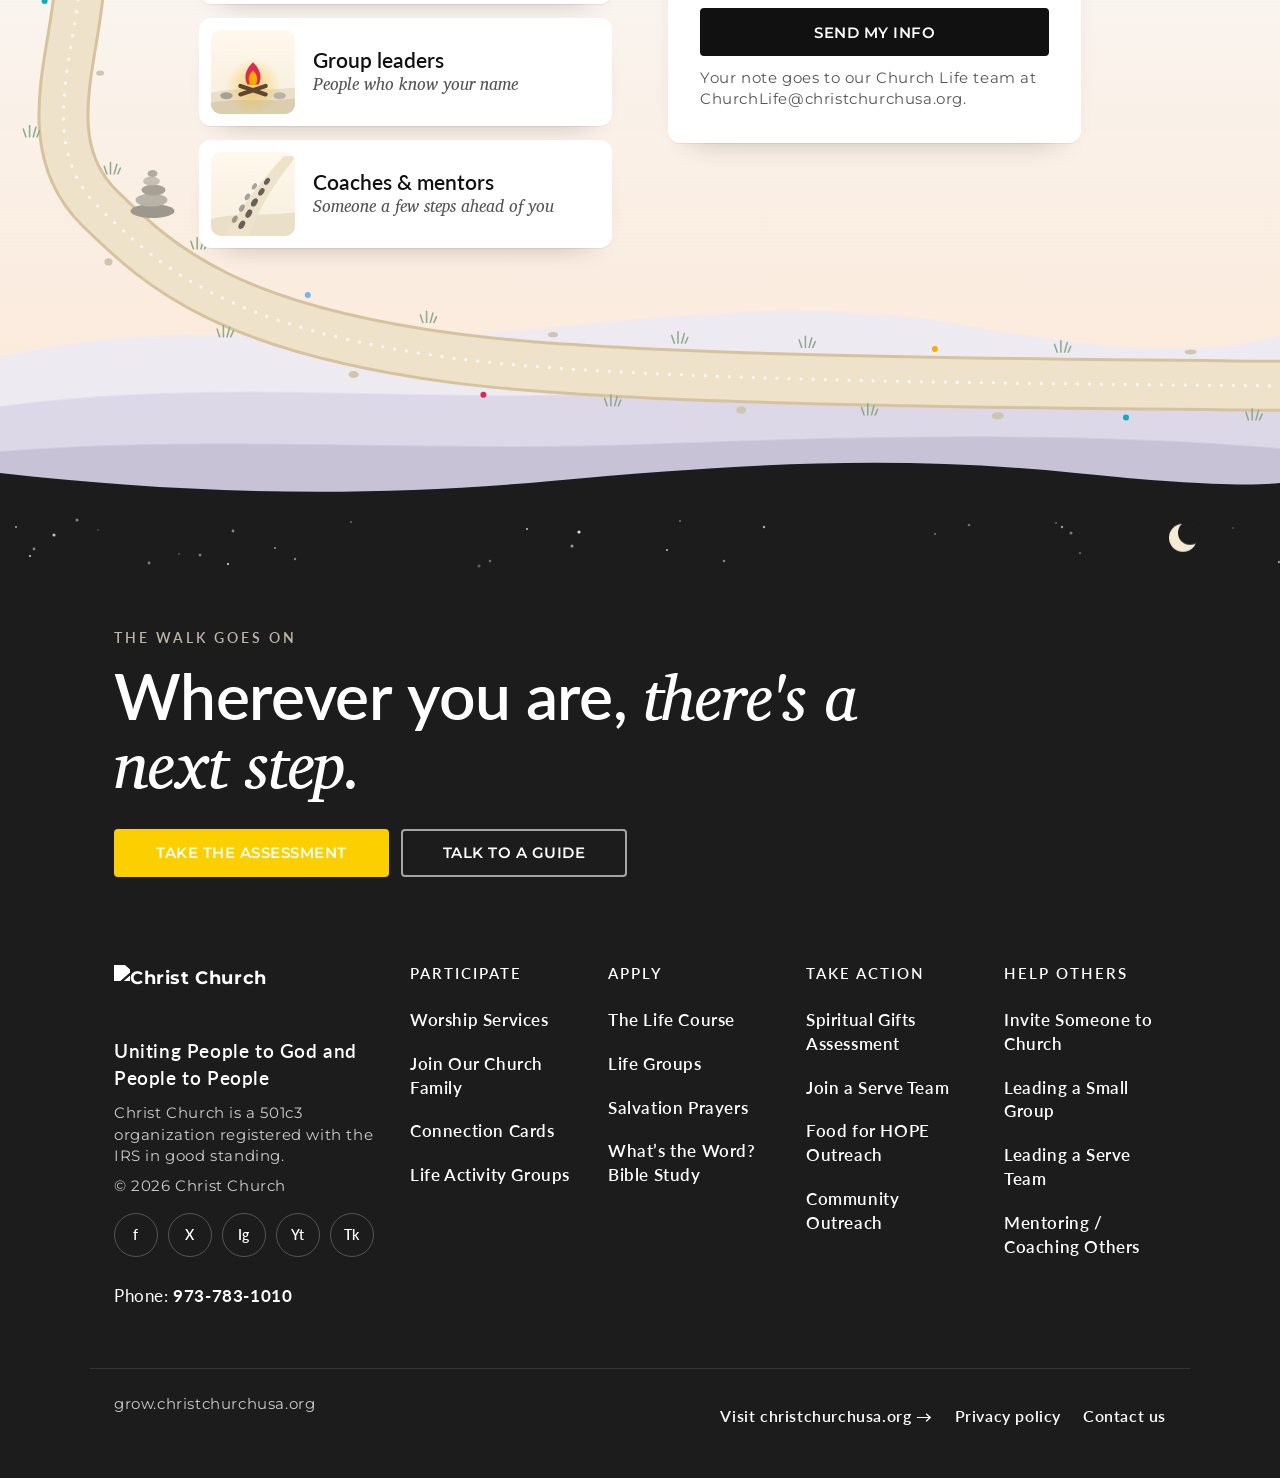
==== commit 7cddda74: "Align the area lines with the definition and drop the taglines Each area card now opens with its phr" ====
--- a/site/index.html
+++ b/site/index.html
@@ -11,10 +11,10 @@
 <link rel="preconnect" href="https://fonts.googleapis.com">
 <link rel="preconnect" href="https://fonts.gstatic.com" crossorigin>
 <link rel="stylesheet" href="https://fonts.googleapis.com/css2?family=Charis+SIL:ital,wght@0,400;0,700;1,400;1,700&family=Lato:wght@400;700&family=Montserrat:wght@400;600;800&display=swap">
-<link rel="stylesheet" href="css/tokens.css?v=15">
-<link rel="stylesheet" href="css/base.css?v=15">
-<link rel="stylesheet" href="css/sections.css?v=15">
-<script src="js/main.js?v=15" defer></script>
+<link rel="stylesheet" href="css/tokens.css?v=16">
+<link rel="stylesheet" href="css/base.css?v=16">
+<link rel="stylesheet" href="css/sections.css?v=16">
+<script src="js/main.js?v=16" defer></script>
 </head>
 <body>
 <!-- Scenery shapes, reused by the section scenery and the trail -->
@@ -149,29 +149,25 @@
       <li class="st st-p" data-stage="participate" data-active="false">
         <span class="lc lc-lg lc-p" aria-hidden="true">P</span>
         <h3>Participate</h3>
-        <div class="st-tag">Belong</div>
-        <p class="st-desc">Being known and connected in a church family.</p>
+        <p class="st-desc">Walking with Jesus together as part of a church family.</p>
         <button type="button" class="btn btn-dark st-cta" aria-expanded="false" aria-controls="stage-detail" data-stage="participate">Explore</button>
       </li>
       <li class="st st-a" data-stage="apply" data-active="false">
         <span class="lc lc-lg lc-a" aria-hidden="true">A</span>
         <h3>Apply</h3>
-        <div class="st-tag">Become</div>
-        <p class="st-desc">Growing in your own walk with Jesus.</p>
+        <p class="st-desc">Becoming like Jesus in your everyday life.</p>
         <button type="button" class="btn btn-dark st-cta" aria-expanded="false" aria-controls="stage-detail" data-stage="apply">Explore</button>
       </li>
       <li class="st st-t" data-stage="takeaction" data-active="false">
         <span class="lc lc-lg lc-t" aria-hidden="true">T</span>
         <h3>Take Action</h3>
-        <div class="st-tag">Serve</div>
-        <p class="st-desc">Using what God has given you to meet needs.</p>
+        <p class="st-desc">Living like Jesus by using your gifts to serve others.</p>
         <button type="button" class="btn btn-dark st-cta" aria-expanded="false" aria-controls="stage-detail" data-stage="takeaction">Explore</button>
       </li>
       <li class="st st-h" data-stage="helpothers" data-active="false">
         <span class="lc lc-lg lc-h" aria-hidden="true">H</span>
         <h3>Help Others</h3>
-        <div class="st-tag">Multiply</div>
-        <p class="st-desc">Making disciples who make disciples.</p>
+        <p class="st-desc">Helping others become like Jesus, so they make disciples too.</p>
         <button type="button" class="btn btn-dark st-cta" aria-expanded="false" aria-controls="stage-detail" data-stage="helpothers">Explore</button>
       </li>
     </ol>
@@ -179,7 +175,7 @@
     <div class="detail" id="stage-detail" hidden>
       <button type="button" class="link-btn sd-close" id="sd-close" aria-label="Close next steps">Close ✕</button>
       <div class="s-panel" id="panel-participate" role="region" aria-label="Participate next steps">
-        <div class="s-ph"><span class="lc lc-lg lc-p" aria-hidden="true">P</span><div><h3>Participate</h3><div class="s-tag">Belong</div><p>Every journey with Jesus begins with belonging. Whether you attend an in-person campus or online, there&#x27;s a place for you here.</p></div></div>
+        <div class="s-ph"><span class="lc lc-lg lc-p" aria-hidden="true">P</span><div><h3>Participate</h3><p>Every journey with Jesus begins with belonging. Whether you attend an in-person campus or online, there&#x27;s a place for you here.</p></div></div>
         <div class="rg">
           <div class="rc card" id="card-worship-service"><div class="rc-art" aria-hidden="true"><svg viewBox="0 0 320 120" preserveAspectRatio="xMidYMax slice" focusable="false"><use href="#i-scene-a"/></svg></div><span class="rc-b">First step</span><h4>Worship Services</h4><p>Come any Sunday in Montclair, Rockaway or Lodi, or watch online, for about eighty minutes of lively songs and a practical message from the Bible.</p><a href="https://christchurchusa.org/visit/">Plan a visit →</a></div>
           <div class="rc card" id="card-join-church-family"><div class="rc-art" aria-hidden="true"><svg viewBox="0 0 320 120" preserveAspectRatio="xMidYMax slice" focusable="false"><use href="#i-scene-b"/></svg></div><span class="rc-b rc-b-deep">Go deeper</span><h4>Join Our Church Family</h4><p>Become an official member through a free, self-paced online course of eight short lessons on who the church is and what it believes.</p><a href="https://christchurchusa.org/membership/">Start the course →</a></div>
@@ -196,7 +192,7 @@
         </div>
       </div>
       <div class="s-panel" id="panel-apply" role="region" aria-label="Apply next steps">
-        <div class="s-ph"><span class="lc lc-lg lc-a" aria-hidden="true">A</span><div><h3>Apply</h3><div class="s-tag">Become</div><p>Following Jesus shapes every part of your life. Here are simple ways to go deeper and become more like Him.</p></div></div>
+        <div class="s-ph"><span class="lc lc-lg lc-a" aria-hidden="true">A</span><div><h3>Apply</h3><p>Following Jesus shapes every part of your life. Here are simple ways to go deeper and become more like Him.</p></div></div>
         <div class="rg">
           <div class="rc card" id="card-alpha-class"><div class="rc-art" aria-hidden="true"><svg viewBox="0 0 320 120" preserveAspectRatio="xMidYMax slice" focusable="false"><use href="#i-scene-a"/></svg></div><span class="rc-b">First step</span><h4>The Life Course</h4><p>A five-week course for anyone curious about faith: share a meal, hear a short talk and discuss life’s big questions, with no pressure to speak.</p><a href="https://christchurchusa.org/thelifecourse">Learn more →</a></div>
           <div class="rc card" id="card-life-group"><div class="rc-art" aria-hidden="true"><svg viewBox="0 0 320 120" preserveAspectRatio="xMidYMax slice" focusable="false"><use href="#i-scene-b"/></svg></div><span class="rc-b rc-b-deep">Go deeper</span><h4>Life Groups</h4><p>Meet twice a month, in person or online, with a small group of five to twelve people for real conversation, prayer and the Bible.</p><a href="https://christchurchusa.org/smallgroups/">Find a group →</a></div>
@@ -214,10 +210,10 @@
         </div>
       </div>
       <div class="s-panel" id="panel-takeaction" role="region" aria-label="Take Action next steps">
-        <div class="s-ph"><span class="lc lc-lg lc-t" aria-hidden="true">T</span><div><h3>Take Action</h3><div class="s-tag">Serve</div><p>Put your faith to work. Discover how God made you, join a team, and make a real difference in the church and beyond.</p></div></div>
+        <div class="s-ph"><span class="lc lc-lg lc-t" aria-hidden="true">T</span><div><h3>Take Action</h3><p>Put your faith to work. Discover how God made you, join a team, and make a real difference in the church and beyond.</p></div></div>
         <div class="rg">
           <div class="rc card" id="card-spiritual-gifts-assessment"><div class="rc-art" aria-hidden="true"><svg viewBox="0 0 320 120" preserveAspectRatio="xMidYMax slice" focusable="false"><use href="#i-scene-a"/></svg></div><span class="rc-b">First step</span><h4>Spiritual Gifts Assessment</h4><p>Answer questions about your strengths and interests, then receive a personal report on your spiritual gifts and the serving teams where they could fit.</p><a href="https://pathways.jimgottshall.com/a/gifts" target="_blank" rel="noopener">Take the assessment →</a></div>
-          <div class="rc card" id="card-serve-team"><div class="rc-art" aria-hidden="true"><svg viewBox="0 0 320 120" preserveAspectRatio="xMidYMax slice" focusable="false"><use href="#i-scene-b"/></svg></div><span class="rc-b rc-b-deep">Go deeper</span><h4>Join a Serve Team</h4><p>Watch Dr. Ireland’s message Answering the Call to Serve, then pick a team, from welcoming guests to kids, media or prayer, at christchurchusa.org/serve; a leader will help you find the right fit. Most teams are for members, or people becoming members within 90 days.</p><a href="https://www.youtube.com/watch?v=15ZQo9iGZrao">Watch the message →</a></div>
+          <div class="rc card" id="card-serve-team"><div class="rc-art" aria-hidden="true"><svg viewBox="0 0 320 120" preserveAspectRatio="xMidYMax slice" focusable="false"><use href="#i-scene-b"/></svg></div><span class="rc-b rc-b-deep">Go deeper</span><h4>Join a Serve Team</h4><p>Watch Dr. Ireland’s message Answering the Call to Serve, then pick a team, from welcoming guests to kids, media or prayer, at christchurchusa.org/serve; a leader will help you find the right fit. Most teams are for members, or people becoming members within 90 days.</p><a href="https://www.youtube.com/watch?v=16ZQo9iGZrao">Watch the message →</a></div>
           <div class="rc card" id="card-food-for-hope"><div class="rc-art" aria-hidden="true"><svg viewBox="0 0 320 120" preserveAspectRatio="xMidYMax slice" focusable="false"><use href="#i-scene-c"/></svg></div><span class="rc-b">First step</span><h4>Food for HOPE Outreach</h4><p>Volunteer at the Food for HOPE pantry in Rockaway or the mobile pantry in Montclair, helping neighbors in need choose free groceries with dignity.</p><a href="https://carecenterofnewjersey.org/foodforhope">Volunteer →</a></div>
           <div class="rc card" id="card-community-outreach"><div class="rc-art" aria-hidden="true"><svg viewBox="0 0 320 120" preserveAspectRatio="xMidYMax slice" focusable="false"><use href="#i-scene-d"/></svg></div><span class="rc-b">First step</span><h4>Community Outreach</h4><p>Serve neighbors through the church’s CARE Center, in its teaching kitchen, community garden or art gallery, or at seasonal events like the Thanksgiving food drive.</p><a href="https://carecenterofnewjersey.org/volunteer/">Volunteer →</a></div>
         </div>
@@ -227,7 +223,7 @@
         </div>
       </div>
       <div class="s-panel" id="panel-helpothers" role="region" aria-label="Help Others next steps">
-        <div class="s-ph"><span class="lc lc-lg lc-h" aria-hidden="true">H</span><div><h3>Help Others</h3><div class="s-tag">Multiply</div><p>Jesus calls every follower to make disciples who make disciples. Invite a friend, walk alongside someone, and help them do the same for others.</p></div></div>
+        <div class="s-ph"><span class="lc lc-lg lc-h" aria-hidden="true">H</span><div><h3>Help Others</h3><p>Jesus calls every follower to make disciples who make disciples. Invite a friend, walk alongside someone, and help them do the same for others.</p></div></div>
         <div class="rg">
           <div class="rc card" id="card-invite-someone"><div class="rc-art" aria-hidden="true"><svg viewBox="0 0 320 120" preserveAspectRatio="xMidYMax slice" focusable="false"><use href="#i-scene-a"/></svg></div><span class="rc-b">First step</span><h4>Invite Someone to Church</h4><p>Invite a friend to church, especially on Friends and Family Sunday each month, using ready-made videos and graphics you can share from your phone.</p><a href="https://christchurchusa.org/invite/">Get the tools →</a></div>
           <div class="rc card" id="card-leading-small-group"><div class="rc-art" aria-hidden="true"><svg viewBox="0 0 320 120" preserveAspectRatio="xMidYMax slice" focusable="false"><use href="#i-scene-b"/></svg></div><span class="rc-b rc-b-deep">Go deeper</span><h4>Leading a Small Group</h4><p>Lead a small group where people are welcomed, prayed for and encouraged; you guide the conversation, not teach, and the church trains and coaches you.</p><a href="https://christchurchusa.org/smallgroups/lead/">Start leading →</a></div>
@@ -289,7 +285,7 @@
 <section class="sec walk" id="walk" aria-labelledby="walk-title">
   <div class="scenery" aria-hidden="true">
     <div class="sc-dusk"></div>
-    <div class="sc-words" data-drift="0.45">Belong · Become · Serve · Multiply · Belong · Become · Serve · Multiply ·</div>
+    <div class="sc-words" data-drift="0.45">walking with Jesus together · walking with Jesus together ·</div>
     <svg class="sc-bird sc-margin" style="right:13%;top:9%;width:26px;color:#8F8AA0" viewBox="0 0 24 10" data-depth="0.3" data-drift="-0.12"><use href="#i-bird"/></svg>
     <svg class="sc-bird sc-margin" style="right:10%;top:12%;width:18px;color:#A19CB0" viewBox="0 0 24 10" data-depth="0.34" data-drift="-0.14"><use href="#i-bird"/></svg>
     <svg class="sc-bird sc-margin" style="right:15.5%;top:14%;width:14px;color:#ADA8BB" viewBox="0 0 24 10" data-depth="0.36" data-drift="-0.1"><use href="#i-bird"/></svg>
@@ -356,7 +352,7 @@
     </div>
     <div class="f-col"><h4>Participate</h4><ul><li><a href="https://christchurchusa.org/visit/">Worship Services</a></li><li><a href="https://christchurchusa.org/membership/">Join Our Church Family</a></li><li><a href="https://my.christchurchusa.org/econnect">Connection Cards</a></li><li><a href="https://christchurchusa.org/smallgroups/typesofgroups">Life Activity Groups</a></li></ul></div>
     <div class="f-col"><h4>Apply</h4><ul><li><a href="https://christchurchusa.org/thelifecourse">The Life Course</a></li><li><a href="https://christchurchusa.org/smallgroups/">Life Groups</a></li><li><a href="https://christchurchusa.org/whatsnext/">Salvation Prayers</a></li><li><a href="https://www.youtube.com/playlist?list=PLaZ8aFdSxz7UaydIdnCs9do3jNN_AQH_M">What’s the Word? Bible Study</a></li></ul></div>
-    <div class="f-col"><h4>Take Action</h4><ul><li><a href="https://pathways.jimgottshall.com/a/gifts" target="_blank" rel="noopener">Spiritual Gifts Assessment</a></li><li><a href="https://www.youtube.com/watch?v=15ZQo9iGZrao">Join a Serve Team</a></li><li><a href="https://carecenterofnewjersey.org/foodforhope">Food for HOPE Outreach</a></li><li><a href="https://carecenterofnewjersey.org/volunteer/">Community Outreach</a></li></ul></div>
+    <div class="f-col"><h4>Take Action</h4><ul><li><a href="https://pathways.jimgottshall.com/a/gifts" target="_blank" rel="noopener">Spiritual Gifts Assessment</a></li><li><a href="https://www.youtube.com/watch?v=16ZQo9iGZrao">Join a Serve Team</a></li><li><a href="https://carecenterofnewjersey.org/foodforhope">Food for HOPE Outreach</a></li><li><a href="https://carecenterofnewjersey.org/volunteer/">Community Outreach</a></li></ul></div>
     <div class="f-col"><h4>Help Others</h4><ul><li><a href="https://christchurchusa.org/invite/">Invite Someone to Church</a></li><li><a href="https://christchurchusa.org/smallgroups/lead/">Leading a Small Group</a></li><li><a href="https://christchurchusa.org/serve/">Leading a Serve Team</a></li><li><a href="https://christchurchusa.org/serve/questcollege">Mentoring / Coaching Others</a></li></ul></div>
   </div>
   <div class="foot-bot">
--- a/site/css/sections.css
+++ b/site/css/sections.css
@@ -230,9 +230,7 @@
 .st-t[data-active="true"] { outline-color: var(--t); }
 .st-h[data-active="true"] { outline-color: var(--h); }
 .st .lc { position: absolute; top: -64px; left: 50%; transform: translateX(-50%); box-shadow: 0 0 0 6px var(--white); }
-.st h3 { margin-bottom: 2px; }
-.st-tag, .s-tag { font-family: var(--fh); font-size: 15px; font-weight: 600; letter-spacing: 2px; text-transform: uppercase; }
-.st-tag { margin-bottom: 12px; }
+.st h3 { margin-bottom: 10px; }
 .st-desc { flex: 1; margin-bottom: 20px; font-family: var(--fs); font-style: italic; font-size: 17px; line-height: 1.4; letter-spacing: 0; }
 .st .btn { width: 100%; padding: 12px 22px; }
 /* The cards only fade in, so the trail's stops never move */
@@ -253,7 +251,7 @@
 .s-ph { display: flex; gap: 20px; align-items: flex-start; margin-bottom: 32px; padding-right: 80px; }
 .s-ph .lc { box-shadow: 0 0 0 6px var(--white); }
 .s-ph h3 { font-size: 36px; }
-.s-tag { margin: 2px 0 10px; }
+.s-ph h3 { margin-bottom: 8px; }
 .s-ph p { max-width: 620px; font-size: 18px; }
 
 /* Next-step cards: a small landscape in the area's color, a trail-sign tag, then the step */
@@ -293,9 +291,8 @@
   /* The panel intro runs the full width under the letter and name */
   .s-ph { display: grid; grid-template-columns: auto 1fr; column-gap: 16px; align-items: center; padding-right: 0; }
   .s-ph > div { display: contents; }
-  .s-ph .lc { grid-row: 1 / 3; width: 50px; height: 50px; font-size: 24px; }
-  .s-ph h3 { grid-column: 2; font-size: 30px; }
-  .s-ph .s-tag { grid-column: 2; margin-bottom: 0; }
+  .s-ph .lc { width: 50px; height: 50px; font-size: 24px; }
+  .s-ph h3 { grid-column: 2; margin-bottom: 0; font-size: 30px; }
   .s-ph p { grid-column: 1 / -1; margin-top: 14px; font-size: 17px; }
   .rc { padding: 0 22px 22px; }
   .rc-art { margin: 0 -22px; }
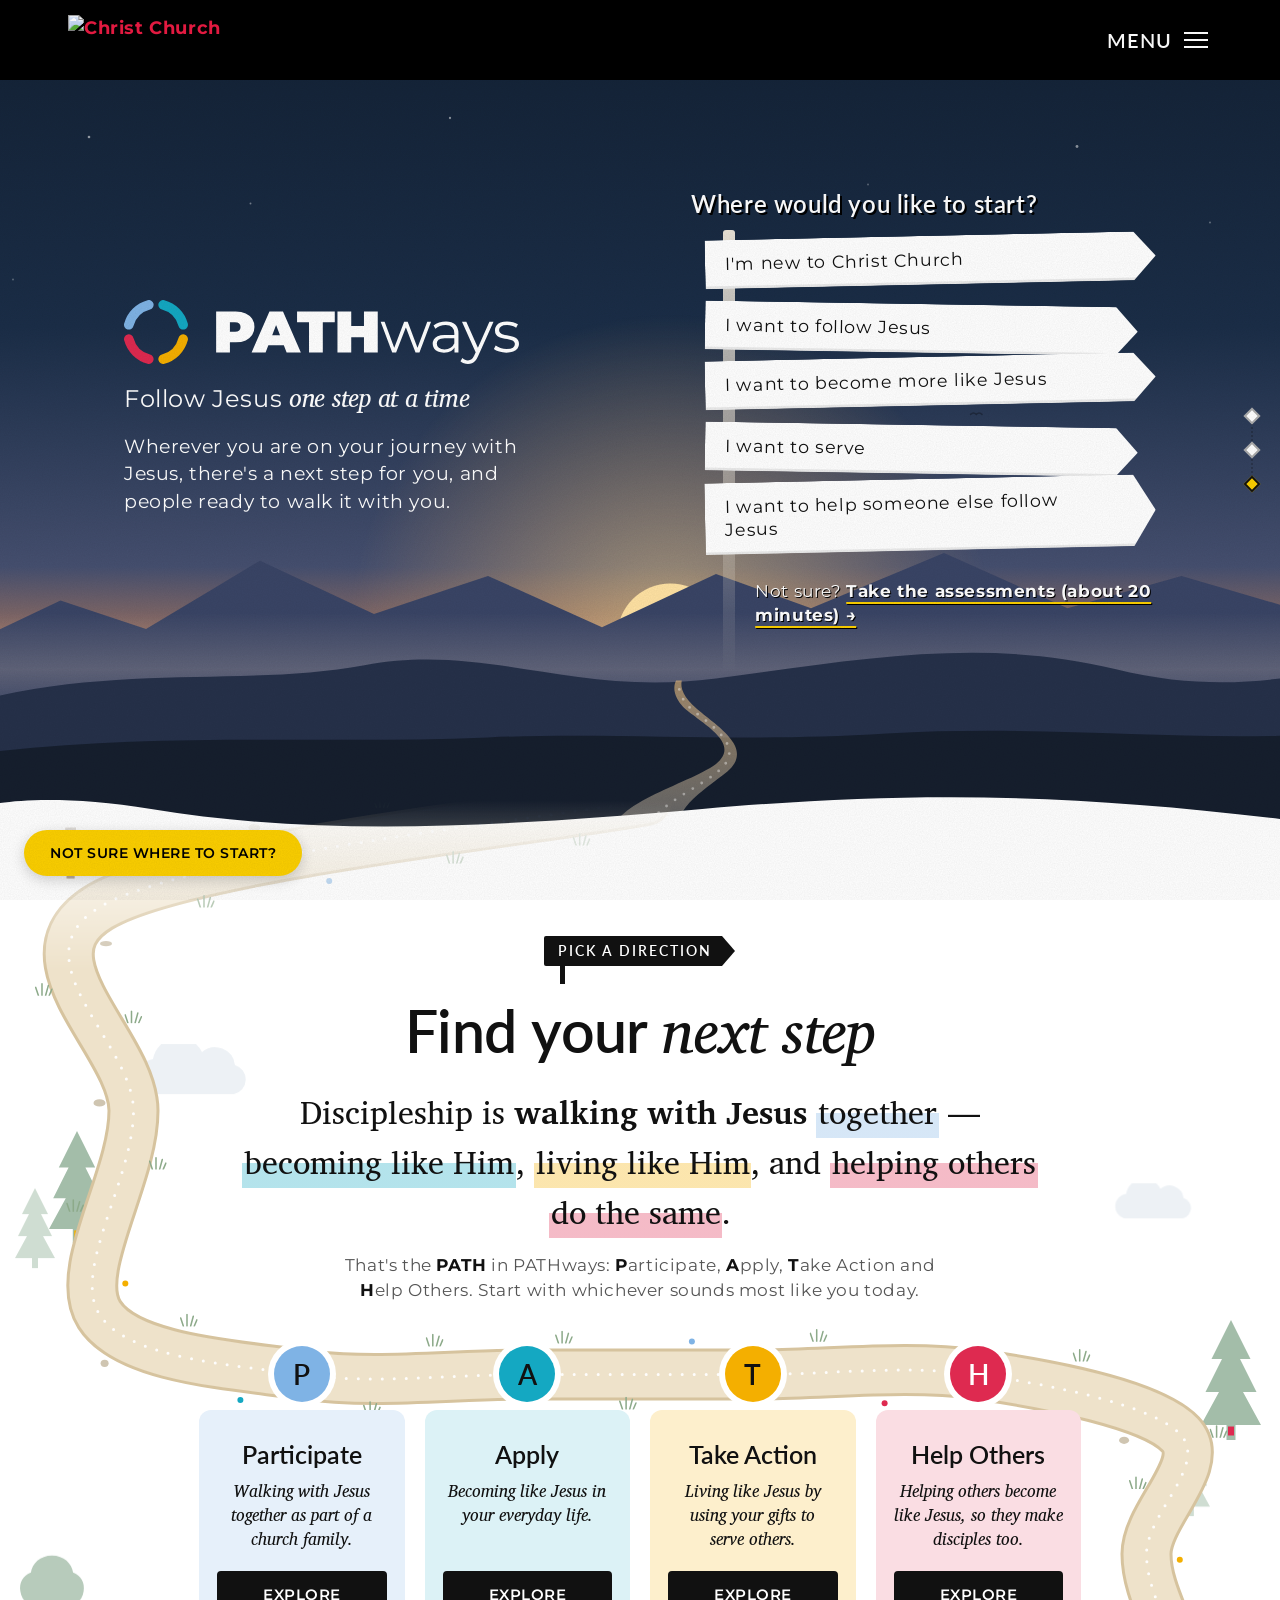
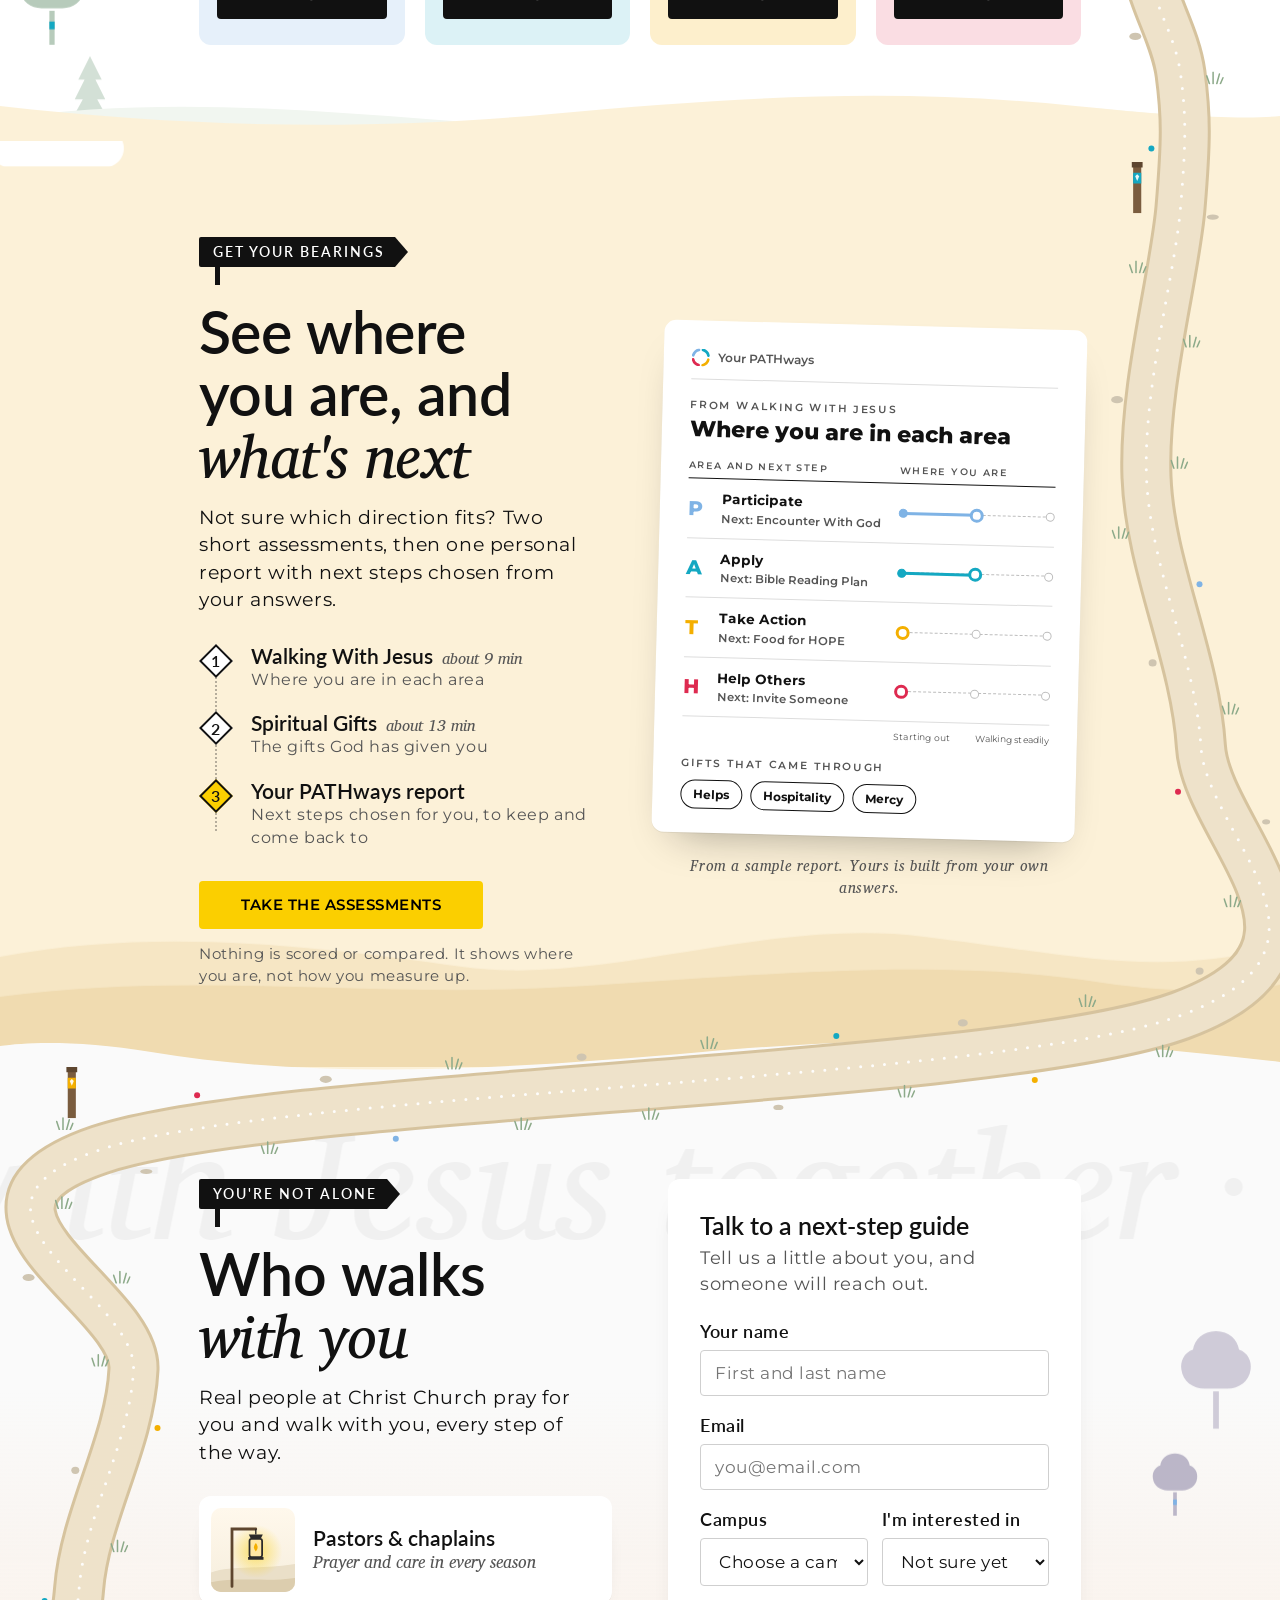
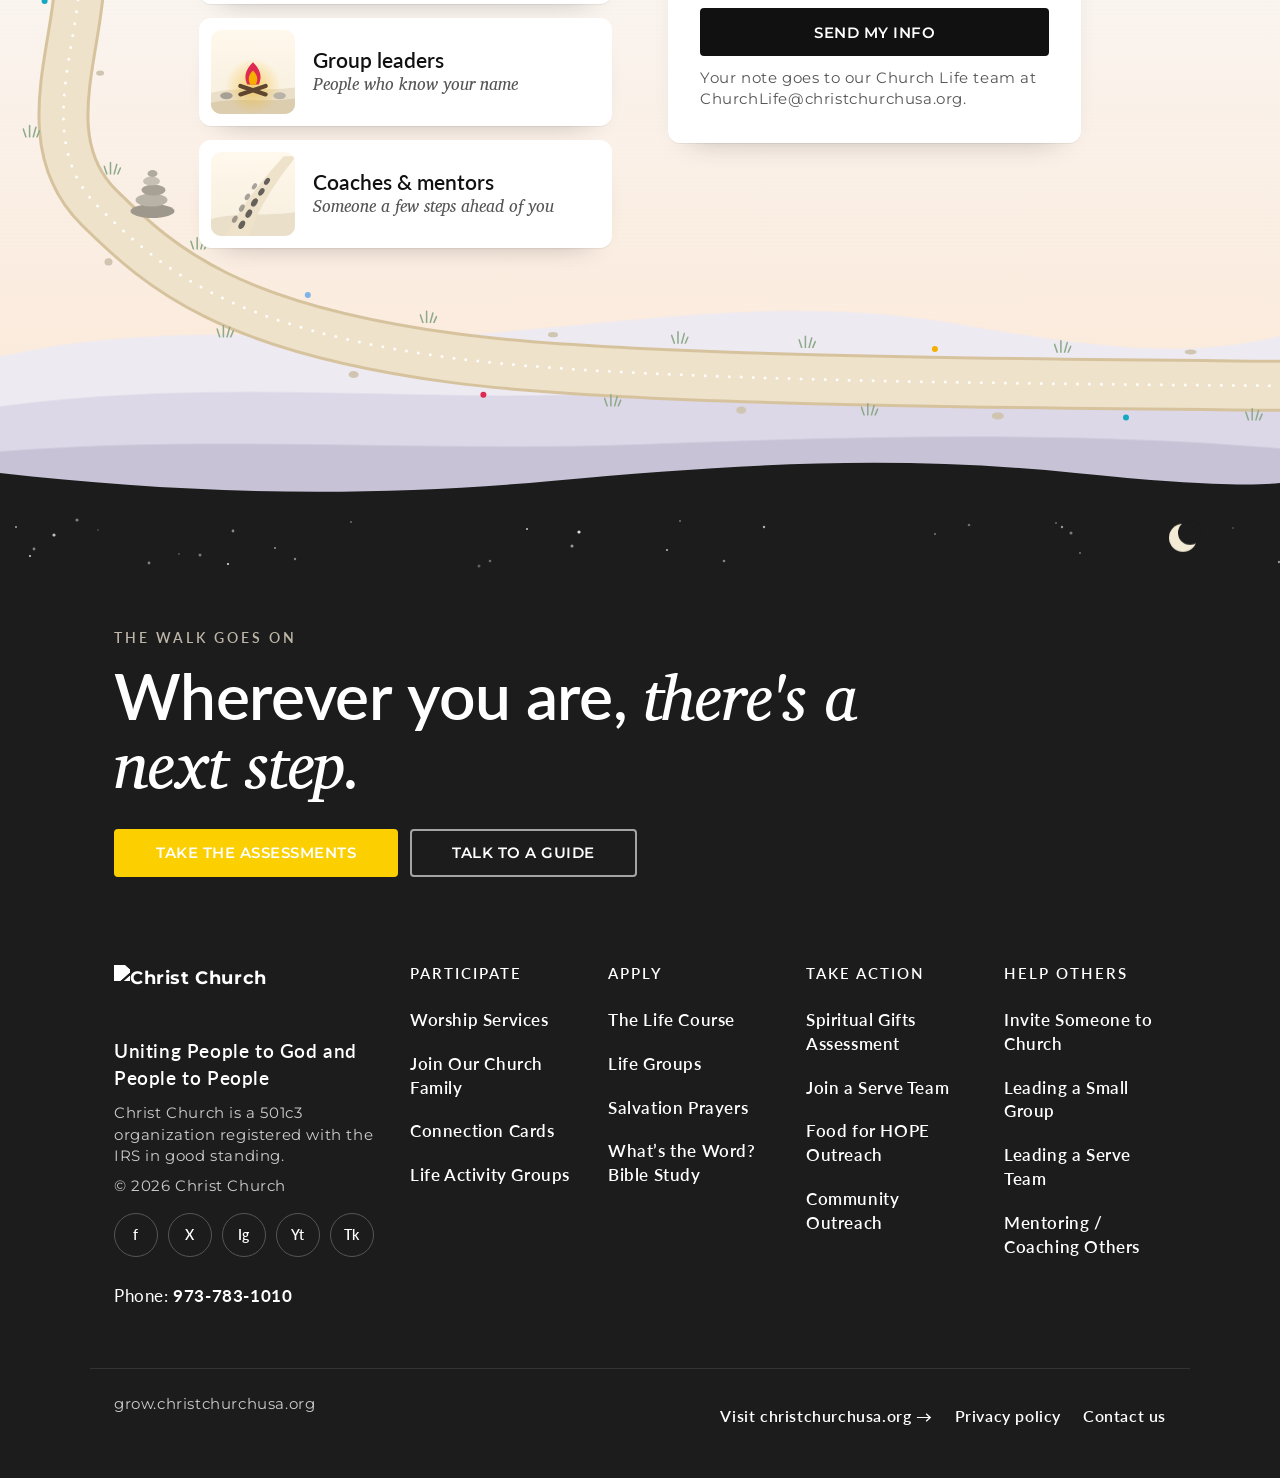
==== commit f3f0c6b5: "Fix a broken video link, merge duplicate team-lead steps, pluralize assessments The version bump had" ====
--- a/site/index.html
+++ b/site/index.html
@@ -11,10 +11,10 @@
 <link rel="preconnect" href="https://fonts.googleapis.com">
 <link rel="preconnect" href="https://fonts.gstatic.com" crossorigin>
 <link rel="stylesheet" href="https://fonts.googleapis.com/css2?family=Charis+SIL:ital,wght@0,400;0,700;1,400;1,700&family=Lato:wght@400;700&family=Montserrat:wght@400;600;800&display=swap">
-<link rel="stylesheet" href="css/tokens.css?v=16">
-<link rel="stylesheet" href="css/base.css?v=16">
-<link rel="stylesheet" href="css/sections.css?v=16">
-<script src="js/main.js?v=16" defer></script>
+<link rel="stylesheet" href="css/tokens.css?v=17">
+<link rel="stylesheet" href="css/base.css?v=17">
+<link rel="stylesheet" href="css/sections.css?v=17">
+<script src="js/main.js?v=17" defer></script>
 </head>
 <body>
 <!-- Scenery shapes, reused by the section scenery and the trail -->
@@ -122,7 +122,7 @@
         <a class="hi-btn" href="#choose-path" data-goto="takeaction"><span class="hi-main">I want to serve</span></a>
         <a class="hi-btn" href="#choose-path" data-goto="helpothers"><span class="hi-main">I want to help someone else follow Jesus</span></a>
       </div>
-      <p class="hi-alt">Not sure? <a href="#assessment">Take the 20-minute assessment</a></p>
+      <p class="hi-alt">Not sure? <a href="#assessment">Take the assessments (about 20 minutes)</a></p>
     </nav>
   </div>
 </section>
@@ -175,7 +175,7 @@
     <div class="detail" id="stage-detail" hidden>
       <button type="button" class="link-btn sd-close" id="sd-close" aria-label="Close next steps">Close ✕</button>
       <div class="s-panel" id="panel-participate" role="region" aria-label="Participate next steps">
-        <div class="s-ph"><span class="lc lc-lg lc-p" aria-hidden="true">P</span><div><h3>Participate</h3><p>Every journey with Jesus begins with belonging. Whether you attend an in-person campus or online, there&#x27;s a place for you here.</p></div></div>
+        <div class="s-ph"><span class="lc lc-lg lc-p" aria-hidden="true">P</span><div><h3>Participate</h3><p>No one is meant to walk with Jesus alone. Here are ways to find your people, at a campus or online.</p></div></div>
         <div class="rg">
           <div class="rc card" id="card-worship-service"><div class="rc-art" aria-hidden="true"><svg viewBox="0 0 320 120" preserveAspectRatio="xMidYMax slice" focusable="false"><use href="#i-scene-a"/></svg></div><span class="rc-b">First step</span><h4>Worship Services</h4><p>Come any Sunday in Montclair, Rockaway or Lodi, or watch online, for about eighty minutes of lively songs and a practical message from the Bible.</p><a href="https://christchurchusa.org/visit/">Plan a visit →</a></div>
           <div class="rc card" id="card-join-church-family"><div class="rc-art" aria-hidden="true"><svg viewBox="0 0 320 120" preserveAspectRatio="xMidYMax slice" focusable="false"><use href="#i-scene-b"/></svg></div><span class="rc-b rc-b-deep">Go deeper</span><h4>Join Our Church Family</h4><p>Become an official member through a free, self-paced online course of eight short lessons on who the church is and what it believes.</p><a href="https://christchurchusa.org/membership/">Start the course →</a></div>
@@ -192,7 +192,7 @@
         </div>
       </div>
       <div class="s-panel" id="panel-apply" role="region" aria-label="Apply next steps">
-        <div class="s-ph"><span class="lc lc-lg lc-a" aria-hidden="true">A</span><div><h3>Apply</h3><p>Following Jesus shapes every part of your life. Here are simple ways to go deeper and become more like Him.</p></div></div>
+        <div class="s-ph"><span class="lc lc-lg lc-a" aria-hidden="true">A</span><div><h3>Apply</h3><p>Becoming like Jesus happens a step at a time, through prayer, Scripture and friendships. Here are ways to grow.</p></div></div>
         <div class="rg">
           <div class="rc card" id="card-alpha-class"><div class="rc-art" aria-hidden="true"><svg viewBox="0 0 320 120" preserveAspectRatio="xMidYMax slice" focusable="false"><use href="#i-scene-a"/></svg></div><span class="rc-b">First step</span><h4>The Life Course</h4><p>A five-week course for anyone curious about faith: share a meal, hear a short talk and discuss life’s big questions, with no pressure to speak.</p><a href="https://christchurchusa.org/thelifecourse">Learn more →</a></div>
           <div class="rc card" id="card-life-group"><div class="rc-art" aria-hidden="true"><svg viewBox="0 0 320 120" preserveAspectRatio="xMidYMax slice" focusable="false"><use href="#i-scene-b"/></svg></div><span class="rc-b rc-b-deep">Go deeper</span><h4>Life Groups</h4><p>Meet twice a month, in person or online, with a small group of five to twelve people for real conversation, prayer and the Bible.</p><a href="https://christchurchusa.org/smallgroups/">Find a group →</a></div>
@@ -210,10 +210,10 @@
         </div>
       </div>
       <div class="s-panel" id="panel-takeaction" role="region" aria-label="Take Action next steps">
-        <div class="s-ph"><span class="lc lc-lg lc-t" aria-hidden="true">T</span><div><h3>Take Action</h3><p>Put your faith to work. Discover how God made you, join a team, and make a real difference in the church and beyond.</p></div></div>
+        <div class="s-ph"><span class="lc lc-lg lc-t" aria-hidden="true">T</span><div><h3>Take Action</h3><p>God has given you gifts to use for others. Here are ways to put them to work, in the church and beyond.</p></div></div>
         <div class="rg">
           <div class="rc card" id="card-spiritual-gifts-assessment"><div class="rc-art" aria-hidden="true"><svg viewBox="0 0 320 120" preserveAspectRatio="xMidYMax slice" focusable="false"><use href="#i-scene-a"/></svg></div><span class="rc-b">First step</span><h4>Spiritual Gifts Assessment</h4><p>Answer questions about your strengths and interests, then receive a personal report on your spiritual gifts and the serving teams where they could fit.</p><a href="https://pathways.jimgottshall.com/a/gifts" target="_blank" rel="noopener">Take the assessment →</a></div>
-          <div class="rc card" id="card-serve-team"><div class="rc-art" aria-hidden="true"><svg viewBox="0 0 320 120" preserveAspectRatio="xMidYMax slice" focusable="false"><use href="#i-scene-b"/></svg></div><span class="rc-b rc-b-deep">Go deeper</span><h4>Join a Serve Team</h4><p>Watch Dr. Ireland’s message Answering the Call to Serve, then pick a team, from welcoming guests to kids, media or prayer, at christchurchusa.org/serve; a leader will help you find the right fit. Most teams are for members, or people becoming members within 90 days.</p><a href="https://www.youtube.com/watch?v=16ZQo9iGZrao">Watch the message →</a></div>
+          <div class="rc card" id="card-serve-team"><div class="rc-art" aria-hidden="true"><svg viewBox="0 0 320 120" preserveAspectRatio="xMidYMax slice" focusable="false"><use href="#i-scene-b"/></svg></div><span class="rc-b rc-b-deep">Go deeper</span><h4>Join a Serve Team</h4><p>Watch Dr. Ireland’s message Answering the Call to Serve, then pick a team, from welcoming guests to kids, media or prayer, at christchurchusa.org/serve; a leader will help you find the right fit. Most teams are for members, or people becoming members within 90 days.</p><a href="https://www.youtube.com/watch?v=8ZQo9iGZrao">Watch the message →</a></div>
           <div class="rc card" id="card-food-for-hope"><div class="rc-art" aria-hidden="true"><svg viewBox="0 0 320 120" preserveAspectRatio="xMidYMax slice" focusable="false"><use href="#i-scene-c"/></svg></div><span class="rc-b">First step</span><h4>Food for HOPE Outreach</h4><p>Volunteer at the Food for HOPE pantry in Rockaway or the mobile pantry in Montclair, helping neighbors in need choose free groceries with dignity.</p><a href="https://carecenterofnewjersey.org/foodforhope">Volunteer →</a></div>
           <div class="rc card" id="card-community-outreach"><div class="rc-art" aria-hidden="true"><svg viewBox="0 0 320 120" preserveAspectRatio="xMidYMax slice" focusable="false"><use href="#i-scene-d"/></svg></div><span class="rc-b">First step</span><h4>Community Outreach</h4><p>Serve neighbors through the church’s CARE Center, in its teaching kitchen, community garden or art gallery, or at seasonal events like the Thanksgiving food drive.</p><a href="https://carecenterofnewjersey.org/volunteer/">Volunteer →</a></div>
         </div>
@@ -223,18 +223,17 @@
         </div>
       </div>
       <div class="s-panel" id="panel-helpothers" role="region" aria-label="Help Others next steps">
-        <div class="s-ph"><span class="lc lc-lg lc-h" aria-hidden="true">H</span><div><h3>Help Others</h3><p>Jesus calls every follower to make disciples who make disciples. Invite a friend, walk alongside someone, and help them do the same for others.</p></div></div>
+        <div class="s-ph"><span class="lc lc-lg lc-h" aria-hidden="true">H</span><div><h3>Help Others</h3><p>Jesus asks every follower to make disciples. Here are ways to help someone else take their next step with Him.</p></div></div>
         <div class="rg">
           <div class="rc card" id="card-invite-someone"><div class="rc-art" aria-hidden="true"><svg viewBox="0 0 320 120" preserveAspectRatio="xMidYMax slice" focusable="false"><use href="#i-scene-a"/></svg></div><span class="rc-b">First step</span><h4>Invite Someone to Church</h4><p>Invite a friend to church, especially on Friends and Family Sunday each month, using ready-made videos and graphics you can share from your phone.</p><a href="https://christchurchusa.org/invite/">Get the tools →</a></div>
           <div class="rc card" id="card-leading-small-group"><div class="rc-art" aria-hidden="true"><svg viewBox="0 0 320 120" preserveAspectRatio="xMidYMax slice" focusable="false"><use href="#i-scene-b"/></svg></div><span class="rc-b rc-b-deep">Go deeper</span><h4>Leading a Small Group</h4><p>Lead a small group where people are welcomed, prayed for and encouraged; you guide the conversation, not teach, and the church trains and coaches you.</p><a href="https://christchurchusa.org/smallgroups/lead/">Start leading →</a></div>
-          <div class="rc card" id="card-leading-serve-team"><div class="rc-art" aria-hidden="true"><svg viewBox="0 0 320 120" preserveAspectRatio="xMidYMax slice" focusable="false"><use href="#i-scene-c"/></svg></div><span class="rc-b rc-b-deep">Go deeper</span><h4>Leading a Serve Team</h4><p>If you already serve, ask your team leader about taking on more, such as helping lead, train and care for the volunteers on your team.</p><a href="https://christchurchusa.org/serve/">Learn more →</a></div>
+          <div class="rc card" id="card-leading-serve-team"><div class="rc-art" aria-hidden="true"><svg viewBox="0 0 320 120" preserveAspectRatio="xMidYMax slice" focusable="false"><use href="#i-scene-c"/></svg></div><span class="rc-b rc-b-deep">Go deeper</span><h4>Leading a Serve Team</h4><p>If you already serve, ask your team leader about helping lead, train and care for your team. If you’re a team captain, talk with your team lead or staff contact about leading a team of your own.</p><a href="https://christchurchusa.org/serve/">Learn more →</a></div>
           <div class="rc card" id="card-mentoring-coaching"><div class="rc-art" aria-hidden="true"><svg viewBox="0 0 320 120" preserveAspectRatio="xMidYMax slice" focusable="false"><use href="#i-scene-d"/></svg></div><span class="rc-b rc-b-deep">Go deeper</span><h4>Mentoring / Coaching Others</h4><p>Walk alongside a student or younger believer as a mentor, sharing your faith and life experience; the church trains you for the role.</p><a href="https://christchurchusa.org/serve/questcollege">Learn more →</a></div>
         </div>
         <button type="button" class="link-btn more-btn" aria-expanded="false" aria-controls="more-helpothers">See more ▾</button>
         <div class="rx-grid card" id="more-helpothers" hidden>
           <a class="rx" href="https://christchurchusa.org/formedtolead/"><div class="rx-t">Formed to Lead</div><p class="rx-d">A leadership course for people who serve: six Saturday morning sessions with Dr. David Ireland and team, personal leadership assessments and a commissioning service. Dates for the next one will be announced.</p></a>
           <a class="rx" href="#guide"><div class="rx-t">Raising Up a New Leader</div><p class="rx-d">Choose one person you already lead or serve with and invite them to co-lead with you for a season. Hand them more to lead until they are ready to lead on their own.</p></a>
-          <a class="rx" href="#guide"><div class="rx-t">Becoming a Team Lead</div><p class="rx-d">As a team captain, consider whether God is inviting you to lead a team. Talk with your team lead or staff resource person about the options.</p></a>
         </div>
       </div>
     </div>
@@ -258,7 +257,7 @@
         <li class="step"><span class="step-mark" aria-hidden="true">2</span><div><h3>Spiritual Gifts <span class="step-time">about 13 min</span></h3><p>The gifts God has given you</p></div></li>
         <li class="step"><span class="step-mark step-mark-end" aria-hidden="true">3</span><div><h3>Your PATHways report</h3><p>Next steps chosen for you, to keep and come back to</p></div></li>
       </ol>
-      <a class="btn btn-yel" href="https://pathways.jimgottshall.com" target="_blank" rel="noopener">Take the assessment</a>
+      <a class="btn btn-yel" href="https://pathways.jimgottshall.com" target="_blank" rel="noopener">Take the assessments</a>
       <p class="assess-note">Nothing is scored or compared. It shows where you are, not how you measure up.</p>
     </div>
     <figure class="report-preview">
@@ -330,7 +329,7 @@
     <p class="foot-close-lbl">The walk goes on</p>
     <p class="foot-close-h">Wherever you are, <em class="accent">there's a next step.</em></p>
     <div class="foot-close-btns">
-      <a class="btn btn-yel" href="https://pathways.jimgottshall.com" target="_blank" rel="noopener">Take the assessment</a>
+      <a class="btn btn-yel" href="https://pathways.jimgottshall.com" target="_blank" rel="noopener">Take the assessments</a>
       <a class="btn btn-ghost" href="#guide">Talk to a guide</a>
     </div>
   </div>
@@ -352,7 +351,7 @@
     </div>
     <div class="f-col"><h4>Participate</h4><ul><li><a href="https://christchurchusa.org/visit/">Worship Services</a></li><li><a href="https://christchurchusa.org/membership/">Join Our Church Family</a></li><li><a href="https://my.christchurchusa.org/econnect">Connection Cards</a></li><li><a href="https://christchurchusa.org/smallgroups/typesofgroups">Life Activity Groups</a></li></ul></div>
     <div class="f-col"><h4>Apply</h4><ul><li><a href="https://christchurchusa.org/thelifecourse">The Life Course</a></li><li><a href="https://christchurchusa.org/smallgroups/">Life Groups</a></li><li><a href="https://christchurchusa.org/whatsnext/">Salvation Prayers</a></li><li><a href="https://www.youtube.com/playlist?list=PLaZ8aFdSxz7UaydIdnCs9do3jNN_AQH_M">What’s the Word? Bible Study</a></li></ul></div>
-    <div class="f-col"><h4>Take Action</h4><ul><li><a href="https://pathways.jimgottshall.com/a/gifts" target="_blank" rel="noopener">Spiritual Gifts Assessment</a></li><li><a href="https://www.youtube.com/watch?v=16ZQo9iGZrao">Join a Serve Team</a></li><li><a href="https://carecenterofnewjersey.org/foodforhope">Food for HOPE Outreach</a></li><li><a href="https://carecenterofnewjersey.org/volunteer/">Community Outreach</a></li></ul></div>
+    <div class="f-col"><h4>Take Action</h4><ul><li><a href="https://pathways.jimgottshall.com/a/gifts" target="_blank" rel="noopener">Spiritual Gifts Assessment</a></li><li><a href="https://www.youtube.com/watch?v=8ZQo9iGZrao">Join a Serve Team</a></li><li><a href="https://carecenterofnewjersey.org/foodforhope">Food for HOPE Outreach</a></li><li><a href="https://carecenterofnewjersey.org/volunteer/">Community Outreach</a></li></ul></div>
     <div class="f-col"><h4>Help Others</h4><ul><li><a href="https://christchurchusa.org/invite/">Invite Someone to Church</a></li><li><a href="https://christchurchusa.org/smallgroups/lead/">Leading a Small Group</a></li><li><a href="https://christchurchusa.org/serve/">Leading a Serve Team</a></li><li><a href="https://christchurchusa.org/serve/questcollege">Mentoring / Coaching Others</a></li></ul></div>
   </div>
   <div class="foot-bot">
@@ -370,7 +369,7 @@
 </nav>
 <div class="help" id="help">
   <div class="help-menu card" id="help-menu" hidden>
-    <a class="help-opt" href="https://pathways.jimgottshall.com" target="_blank" rel="noopener"><span class="help-name">Take the assessment</span><span class="help-note">See where you are, about 20 minutes</span></a>
+    <a class="help-opt" href="https://pathways.jimgottshall.com" target="_blank" rel="noopener"><span class="help-name">Take the assessments</span><span class="help-note">See where you are, about 20 minutes</span></a>
     <a class="help-opt" href="#guide"><span class="help-name">Talk to a guide</span><span class="help-note">Someone from our team will reach out</span></a>
   </div>
   <button type="button" class="fab" id="fab-open" aria-expanded="false" aria-controls="help-menu">Not sure where to start?</button>
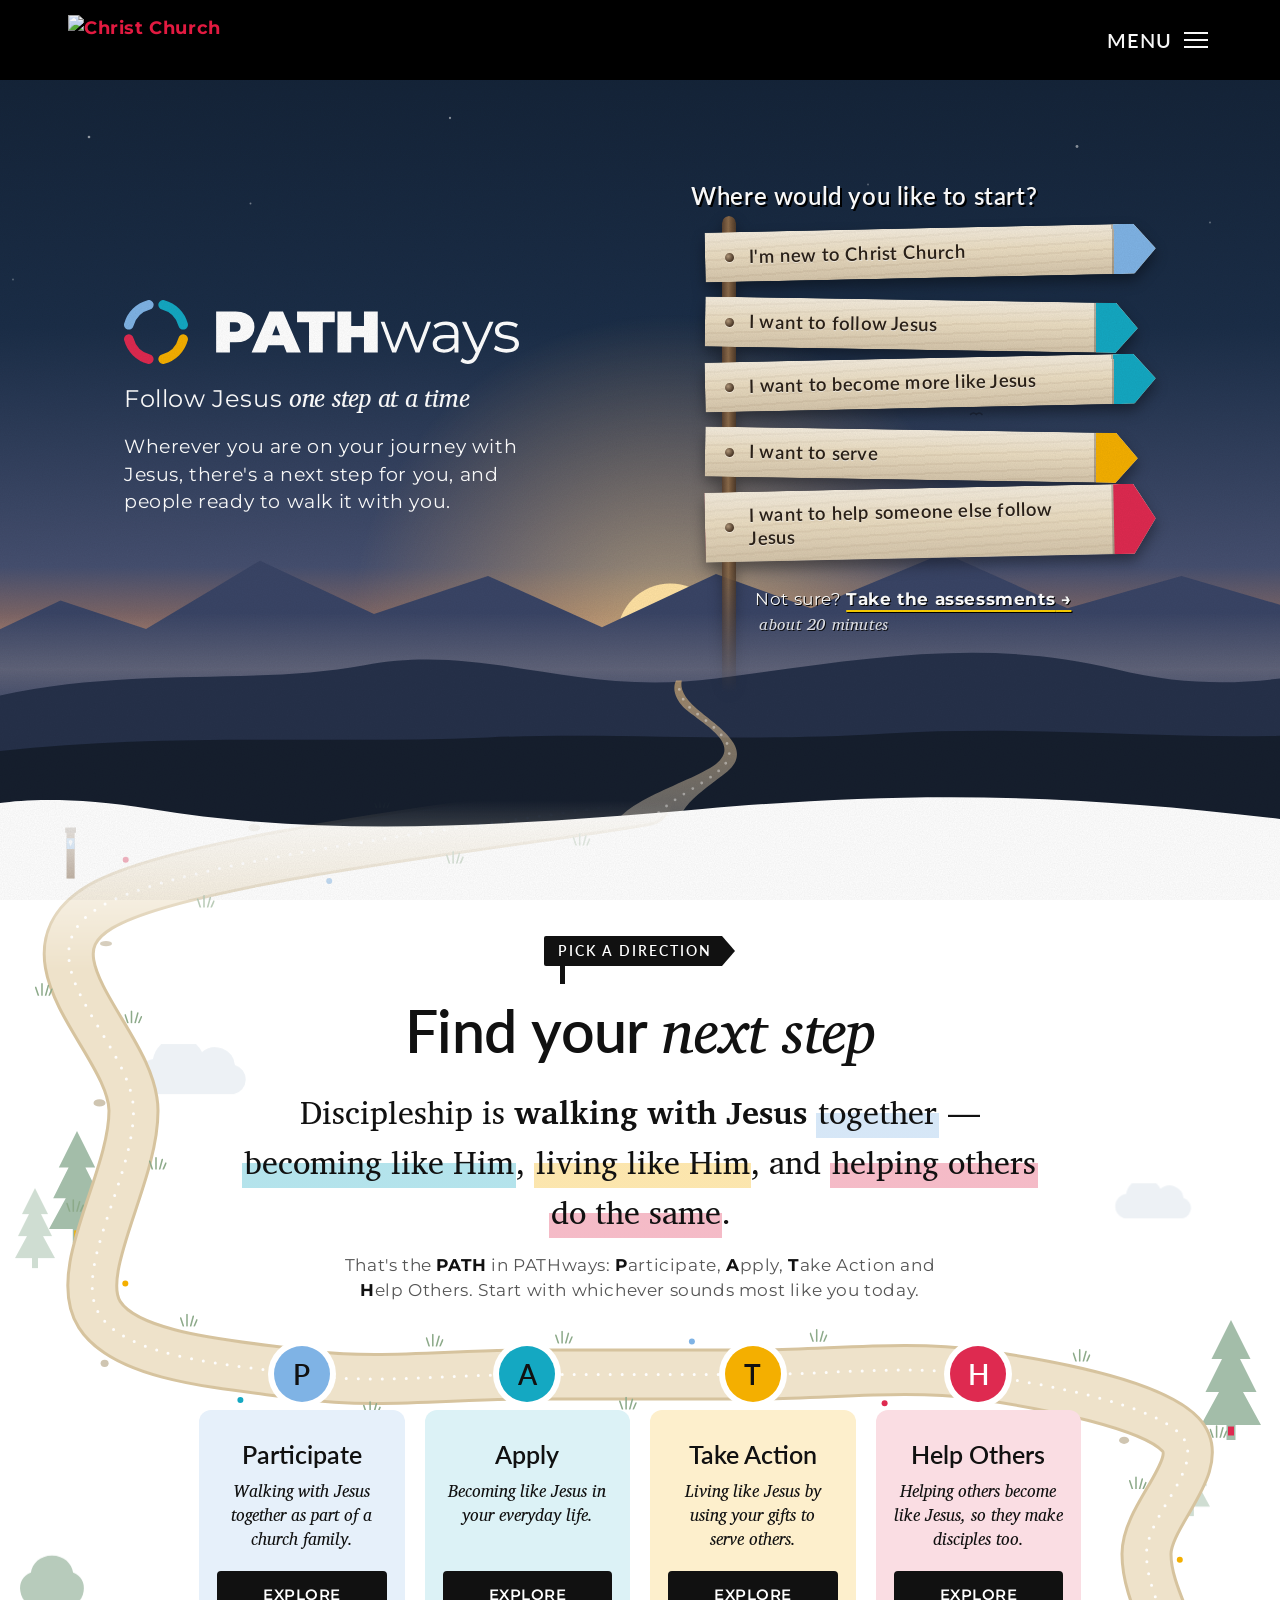
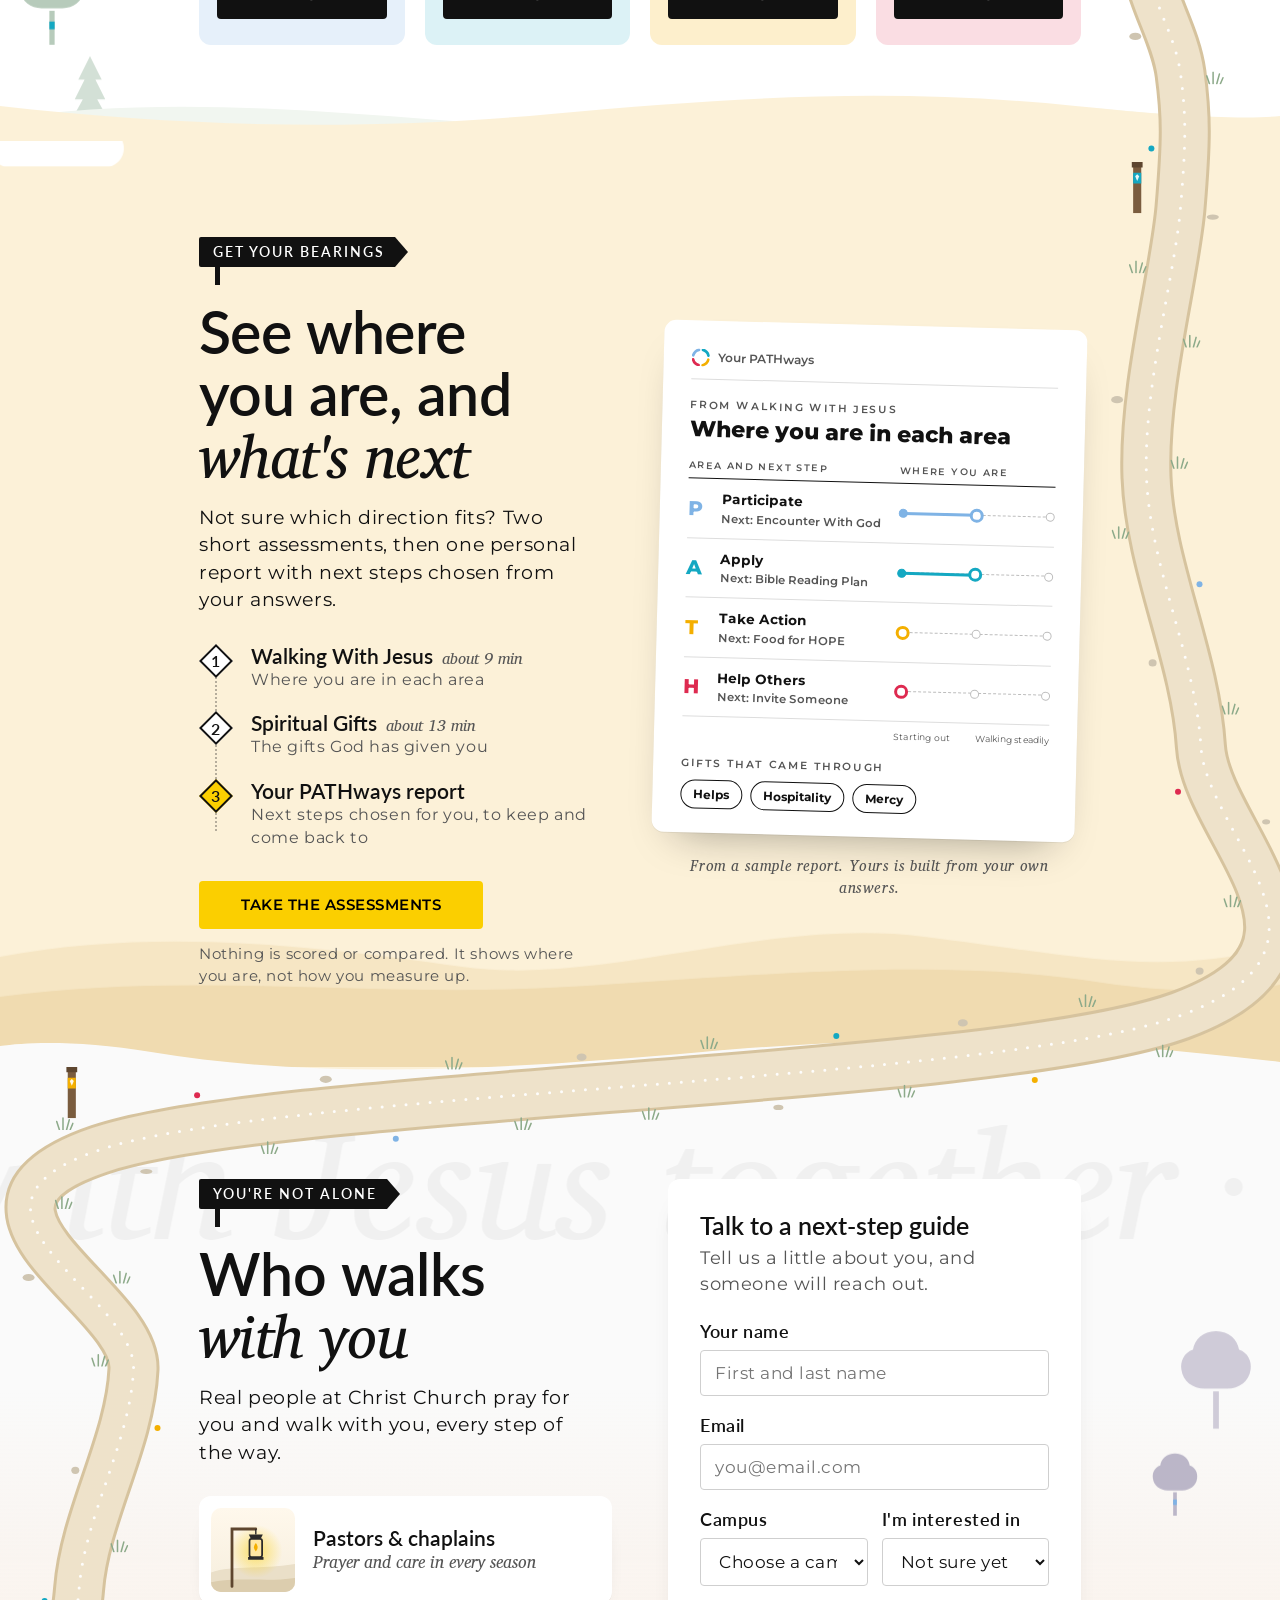
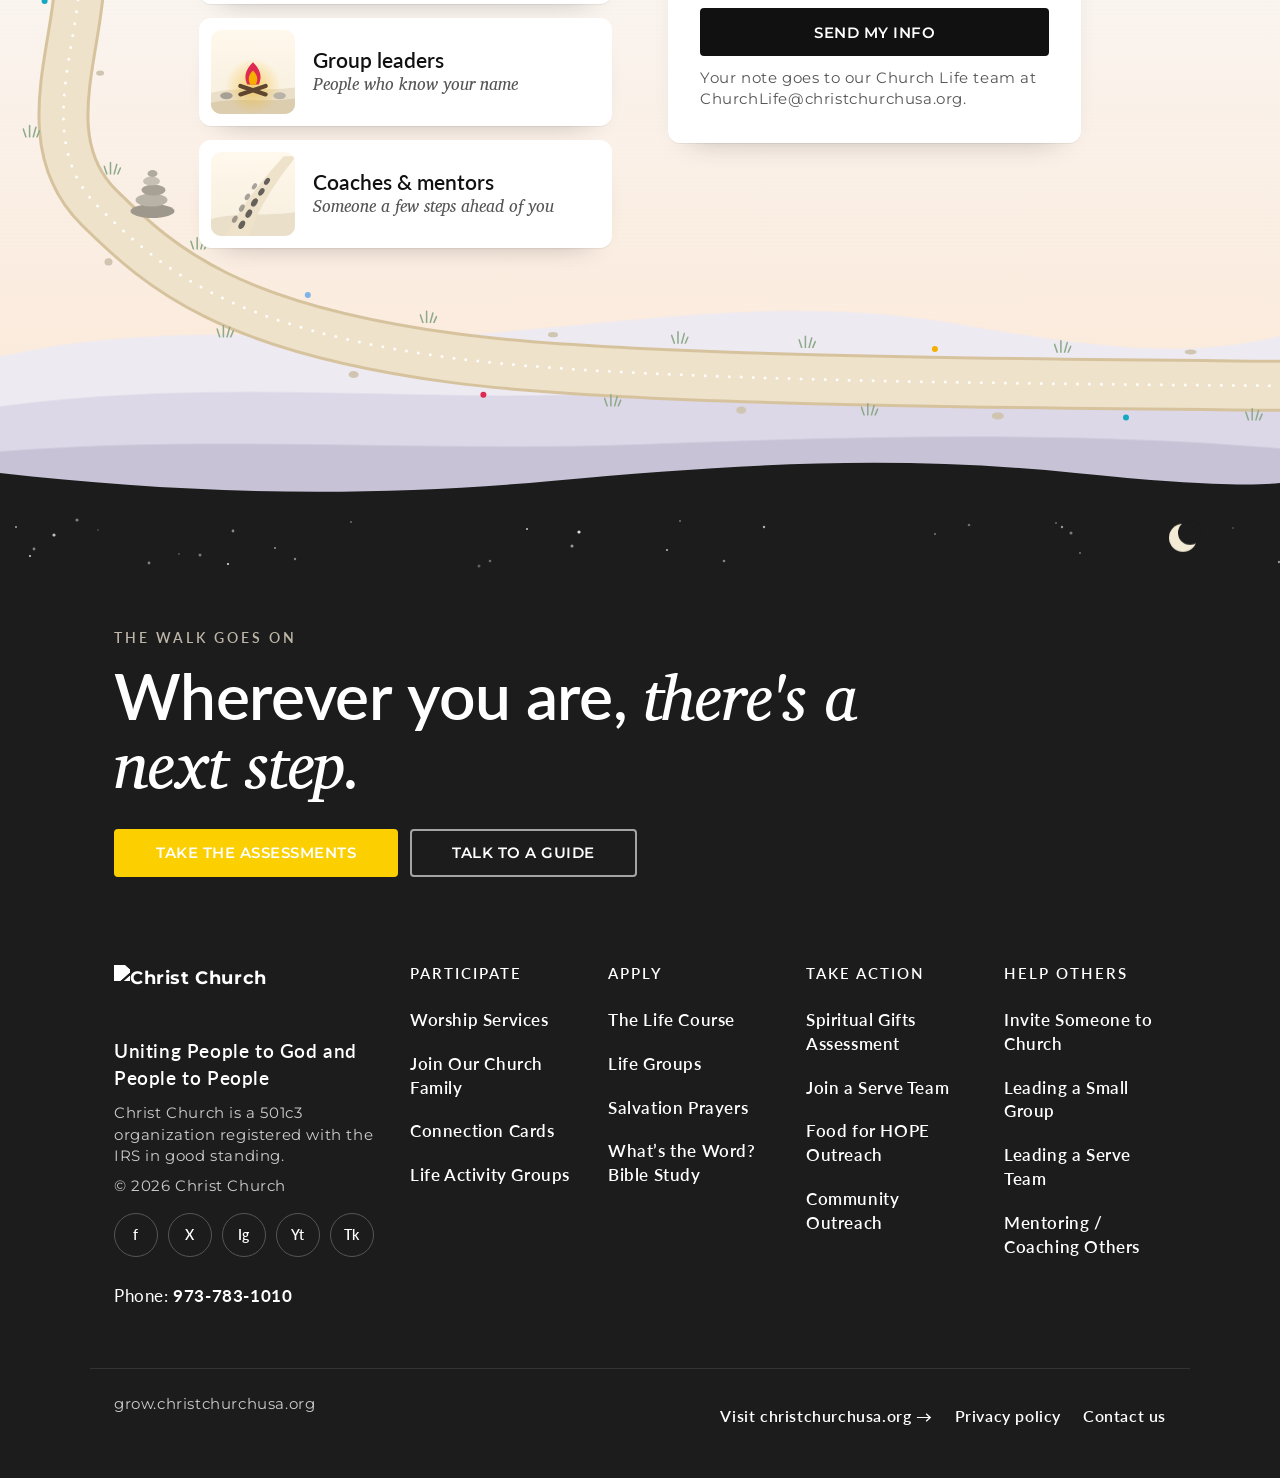
==== commit 9f86eb17: "Make the hero signpost arms real wooden fingerposts Each arm is now painted wood with routed letteri" ====
--- a/site/index.html
+++ b/site/index.html
@@ -11,10 +11,10 @@
 <link rel="preconnect" href="https://fonts.googleapis.com">
 <link rel="preconnect" href="https://fonts.gstatic.com" crossorigin>
 <link rel="stylesheet" href="https://fonts.googleapis.com/css2?family=Charis+SIL:ital,wght@0,400;0,700;1,400;1,700&family=Lato:wght@400;700&family=Montserrat:wght@400;600;800&display=swap">
-<link rel="stylesheet" href="css/tokens.css?v=17">
-<link rel="stylesheet" href="css/base.css?v=17">
-<link rel="stylesheet" href="css/sections.css?v=17">
-<script src="js/main.js?v=17" defer></script>
+<link rel="stylesheet" href="css/tokens.css?v=20">
+<link rel="stylesheet" href="css/base.css?v=20">
+<link rel="stylesheet" href="css/sections.css?v=20">
+<script src="js/main.js?v=20" defer></script>
 </head>
 <body>
 <!-- Scenery shapes, reused by the section scenery and the trail -->
@@ -122,7 +122,7 @@
         <a class="hi-btn" href="#choose-path" data-goto="takeaction"><span class="hi-main">I want to serve</span></a>
         <a class="hi-btn" href="#choose-path" data-goto="helpothers"><span class="hi-main">I want to help someone else follow Jesus</span></a>
       </div>
-      <p class="hi-alt">Not sure? <a href="#assessment">Take the assessments (about 20 minutes)</a></p>
+      <p class="hi-alt">Not sure? <a href="#assessment">Take the assessments</a> <span class="hi-alt-time">about 20 minutes</span></p>
     </nav>
   </div>
 </section>
--- a/site/css/sections.css
+++ b/site/css/sections.css
@@ -92,35 +92,60 @@
 .hero-sub .accent { font-size: 1.05em; }
 .hero-intro { max-width: 440px; font-size: var(--lede); }
 
-/* The starting choices are the arms of a fingerpost */
+/* The starting choices are the arms of a wooden fingerpost. Each arm is painted wood with routed
+   lettering, bolted to the post, and its pointed end is painted the color of the area it leads to. */
 .hi-label { margin-bottom: 18px; font-family: var(--fh); font-size: 24px; font-weight: 600; text-shadow: 2px 2px 0 #000; }
-.hi-list { position: relative; display: flex; flex-direction: column; gap: 12px; max-width: 560px; padding-left: 14px; }
-.hi-list::before { content: ""; position: absolute; left: 32px; top: -10px; bottom: -120px; width: 12px; border-radius: 3px 3px 0 0; background: linear-gradient(to bottom, #E9E2D6, rgba(233, 226, 214, 0)); }
+.hi-list { position: relative; display: flex; flex-direction: column; gap: 15px; max-width: 560px; padding-left: 14px; filter: drop-shadow(0 7px 7px rgba(0, 0, 0, .38)); }
+.hi-list::before {
+  content: "";
+  position: absolute;
+  left: 31px;
+  top: -16px;
+  bottom: -130px;
+  width: 14px;
+  border-radius: 7px 7px 0 0;
+  background: linear-gradient(to right, #5A4230, #8B6B4B 45%, #6E5238 70%, #4E3A2A);
+  -webkit-mask-image: linear-gradient(to bottom, #000 72%, transparent);
+  mask-image: linear-gradient(to bottom, #000 72%, transparent);
+}
 .hi-btn {
+  --arm: var(--sand-edge);
   position: relative;
   display: flex;
   align-items: center;
-  padding: 13px 40px 13px 20px;
-  color: var(--ink);
+  min-height: 50px;
+  padding: 12px 58px 12px 44px;
+  color: #2B2118;
   font-weight: 400;
-  background: var(--white);
+  background:
+    linear-gradient(to left, var(--arm) 0 42px, rgba(43, 33, 24, .28) 42px 44px, transparent 44px),
+    linear-gradient(to bottom, rgba(255, 255, 255, .45), rgba(255, 255, 255, 0) 45%, rgba(94, 70, 47, .16)),
+    repeating-linear-gradient(177deg, rgba(122, 92, 62, .07) 0 2px, transparent 2px 9px),
+    #EBDDC2;
   clip-path: polygon(0 0, calc(100% - 22px) 0, 100% 50%, calc(100% - 22px) 100%, 0 100%);
-  box-shadow: inset 0 -3px 0 rgba(0, 0, 0, .08);
-  transform-origin: 26px 50%;
-  transition: transform .25s var(--ease), background .15s;
-}
+  transform-origin: 30px 50%;
+  transition: transform .3s var(--ease);
+}
+.hi-btn[data-goto="participate"] { --arm: var(--p); }
+.hi-btn[data-goto="apply"] { --arm: var(--a); }
+.hi-btn[data-goto="takeaction"] { --arm: var(--t); }
+.hi-btn[data-goto="helpothers"] { --arm: var(--h); }
+/* The bolt that holds the arm to the post */
+.hi-btn::before { content: ""; position: absolute; left: 20px; top: 50%; width: 9px; height: 9px; margin-top: -4.5px; border-radius: 50%; background: radial-gradient(circle at 35% 35%, #B49A7C, #4A3726 70%); box-shadow: 0 1px 0 rgba(255, 255, 255, .5); }
 .hi-btn:nth-child(odd) { transform: rotate(-1.2deg); }
 .hi-btn:nth-child(even) { margin-right: 18px; transform: rotate(.9deg); }
-.hi-btn:focus-visible, .hi-btn:active { color: var(--ink); background: var(--yel); text-decoration: none; }
-.hi-btn:focus-visible { transform: translateX(6px) rotate(0); }
-.hi-main { flex: 1; font-size: 17.5px; line-height: 1.3; }
+.hi-main { flex: 1; font-family: var(--fh); font-size: 18.5px; font-weight: 600; letter-spacing: .2px; line-height: 1.25; text-shadow: 0 1px 0 rgba(255, 255, 255, .55); }
+/* Focus and a tap turn the arm yellow, the page's "you are here" color */
+.hi-btn:focus-visible, .hi-btn:active { color: #000; text-decoration: none; background: linear-gradient(to left, var(--arm) 0 42px, rgba(43, 33, 24, .28) 42px 44px, transparent 44px), var(--yel); }
+.hi-btn:focus-visible { transform: translateX(8px) rotate(0); }
+@media (hover: hover) {
+  .hi-btn:hover { color: #000; text-decoration: none; transform: translateX(8px) rotate(0); }
+}
 .hi-alt { position: relative; margin-top: 26px; padding-left: 64px; font-size: 16.5px; text-shadow: 1px 1px 0 #000; }
 .hi-alt a { color: var(--white); text-decoration: underline; text-decoration-color: var(--yel); text-decoration-thickness: 2px; text-underline-offset: 5px; }
 .hi-alt a::after { content: " →"; }
 .hi-alt a:hover { color: var(--yel); }
-@media (hover: hover) {
-  .hi-btn:hover { color: var(--ink); background: var(--yel); text-decoration: none; transform: translateX(6px) rotate(0); }
-}
+.hi-alt-time { margin-left: 4px; font-family: var(--fs); font-style: italic; white-space: nowrap; opacity: .85; }
 
 @media (max-width: 1020px) { .hero-in { grid-template-columns: 1fr; gap: 40px; padding-bottom: 180px; } }
 @media (max-width: 640px) { .hero-logo { height: 48px; } }
@@ -131,8 +156,8 @@
   .hero-intro { font-size: 16px; }
   .hi-label { margin-bottom: 10px; font-size: 19px; }
   .hi-list { gap: 8px; }
-  .hi-btn { padding: 9px 36px 9px 16px; }
-  .hi-main { font-size: 15px; }
+  .hi-btn { min-height: 40px; padding: 8px 52px 8px 40px; }
+  .hi-main { font-size: 15.5px; }
 }
 
 /* =========================================================================
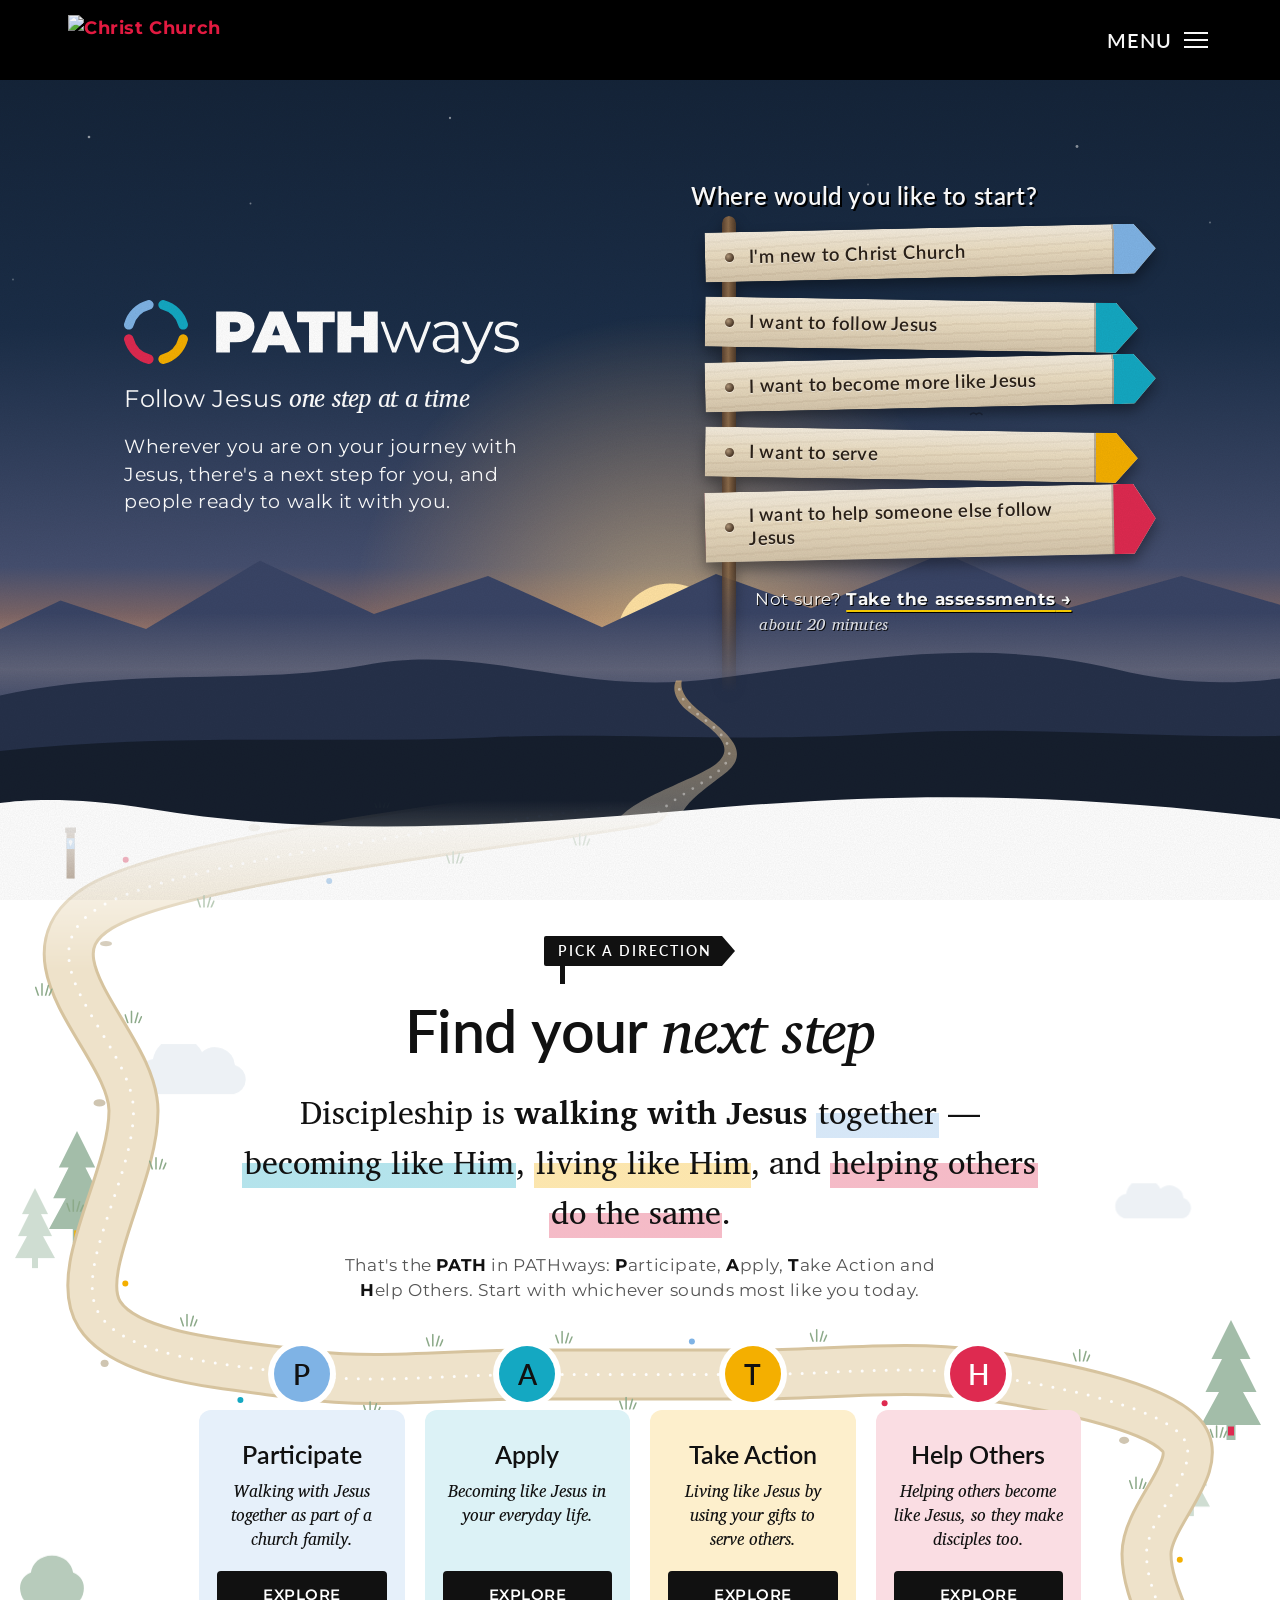
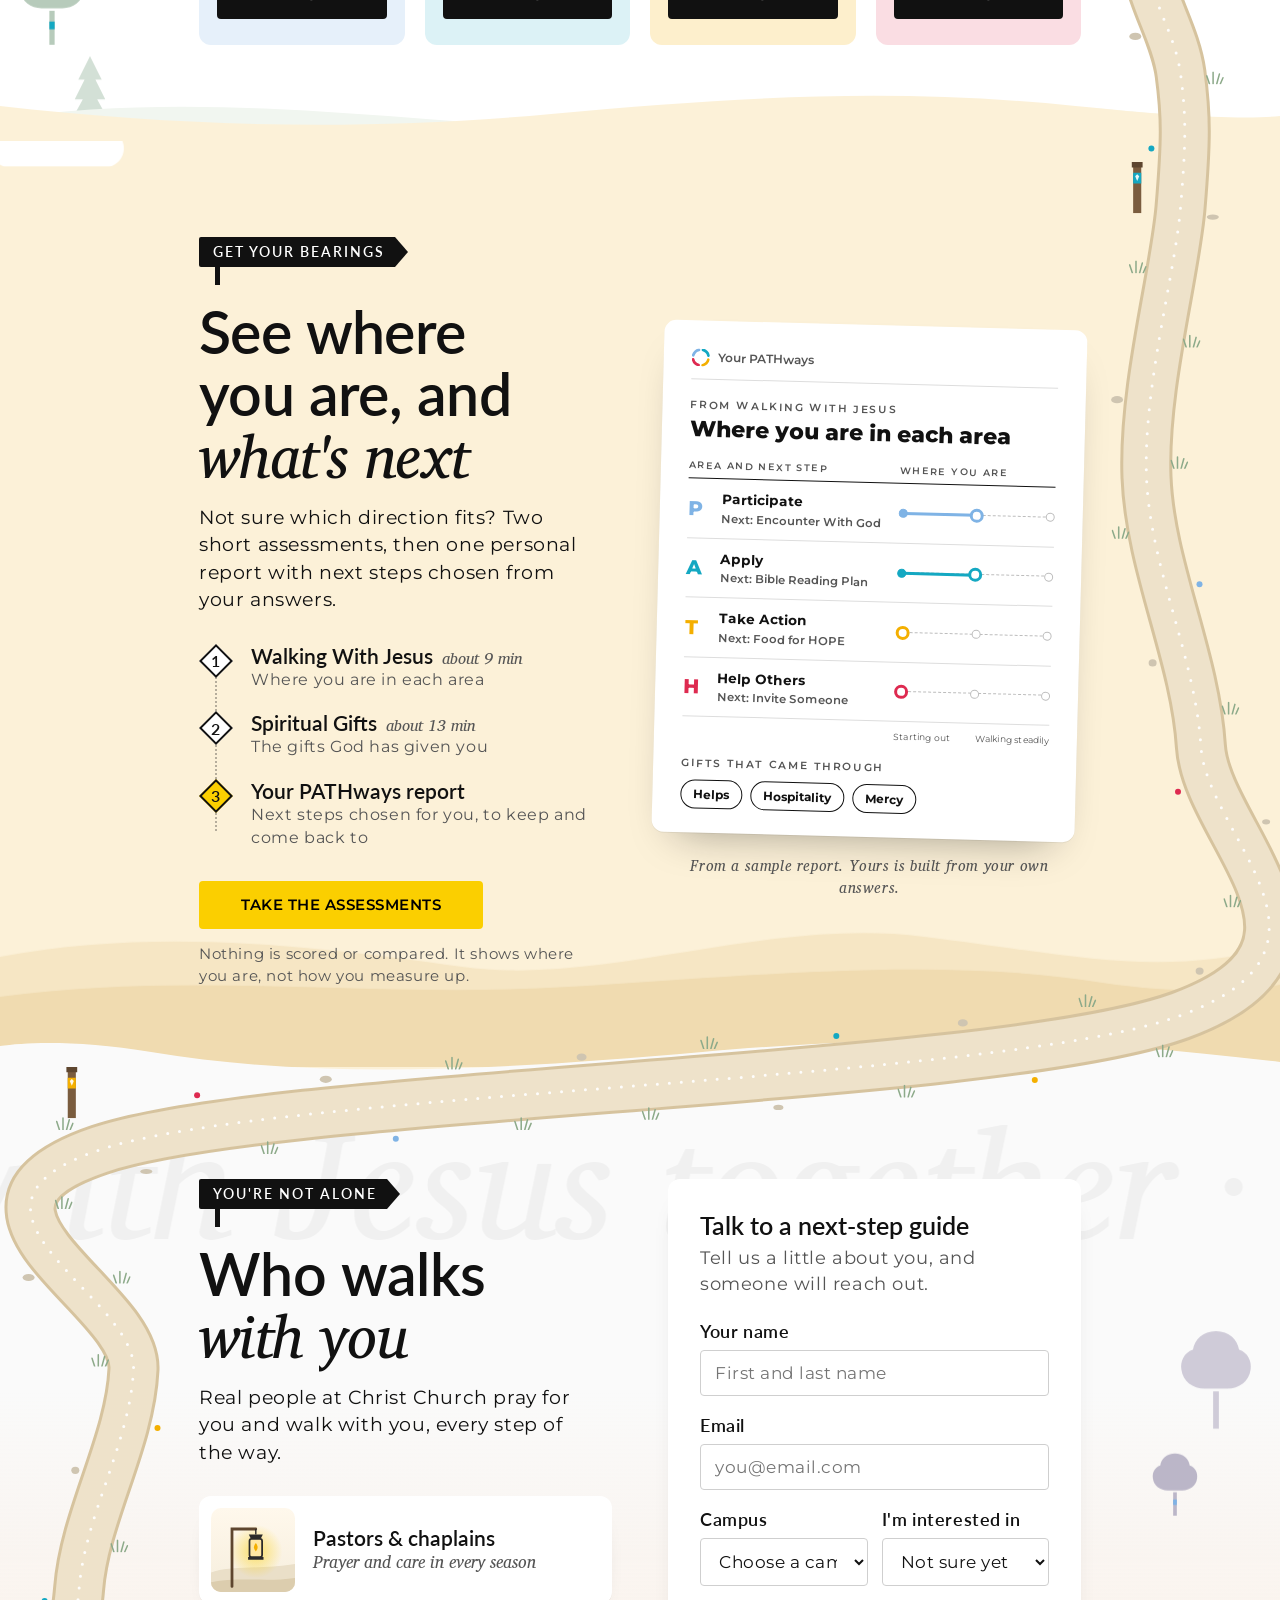
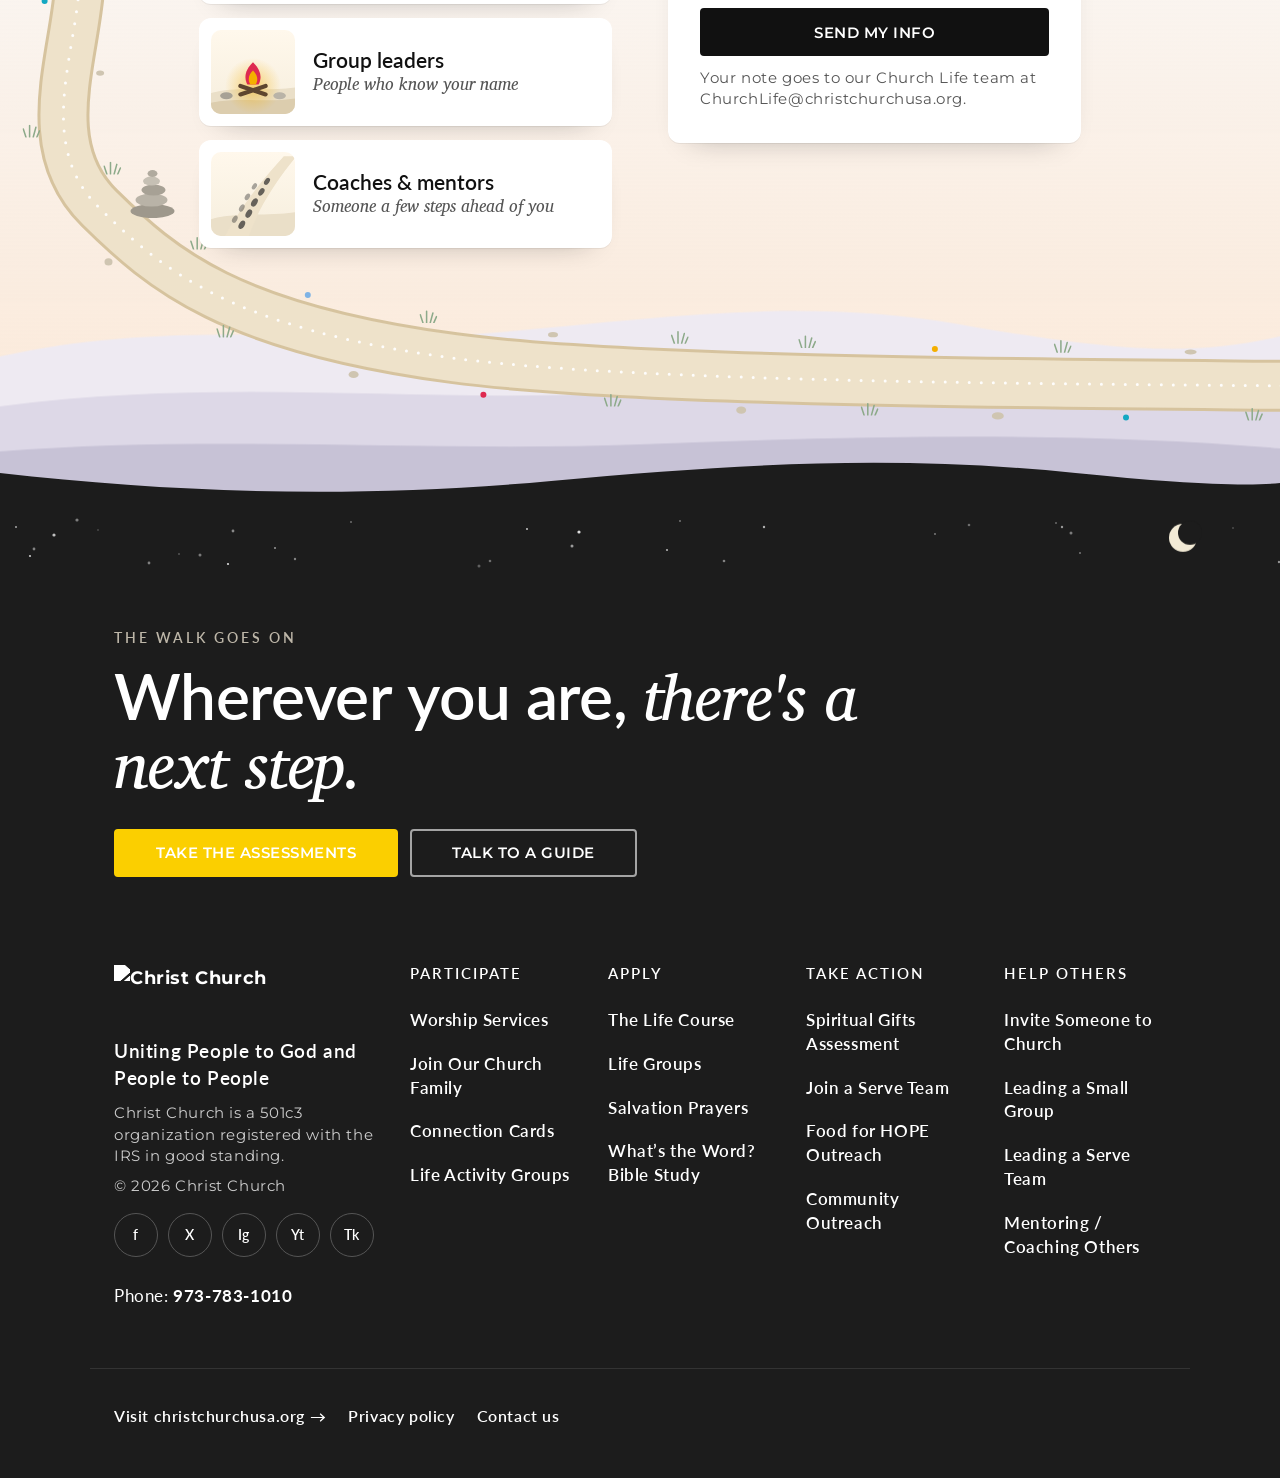
==== commit 540342d4: "Remove the domain text from the footer Co-Authored-By: Claude Opus 5.5 <noreply@anthropic.com>" ====
--- a/site/index.html
+++ b/site/index.html
@@ -355,7 +355,6 @@
     <div class="f-col"><h4>Help Others</h4><ul><li><a href="https://christchurchusa.org/invite/">Invite Someone to Church</a></li><li><a href="https://christchurchusa.org/smallgroups/lead/">Leading a Small Group</a></li><li><a href="https://christchurchusa.org/serve/">Leading a Serve Team</a></li><li><a href="https://christchurchusa.org/serve/questcollege">Mentoring / Coaching Others</a></li></ul></div>
   </div>
   <div class="foot-bot">
-    <span>grow.christchurchusa.org</span>
     <nav aria-label="Footer"><a href="https://christchurchusa.org">Visit christchurchusa.org →</a><a href="https://christchurchusa.org/privacy-notice">Privacy policy</a><a href="https://christchurchusa.org/contact-us">Contact us</a></nav>
   </div>
 </footer>
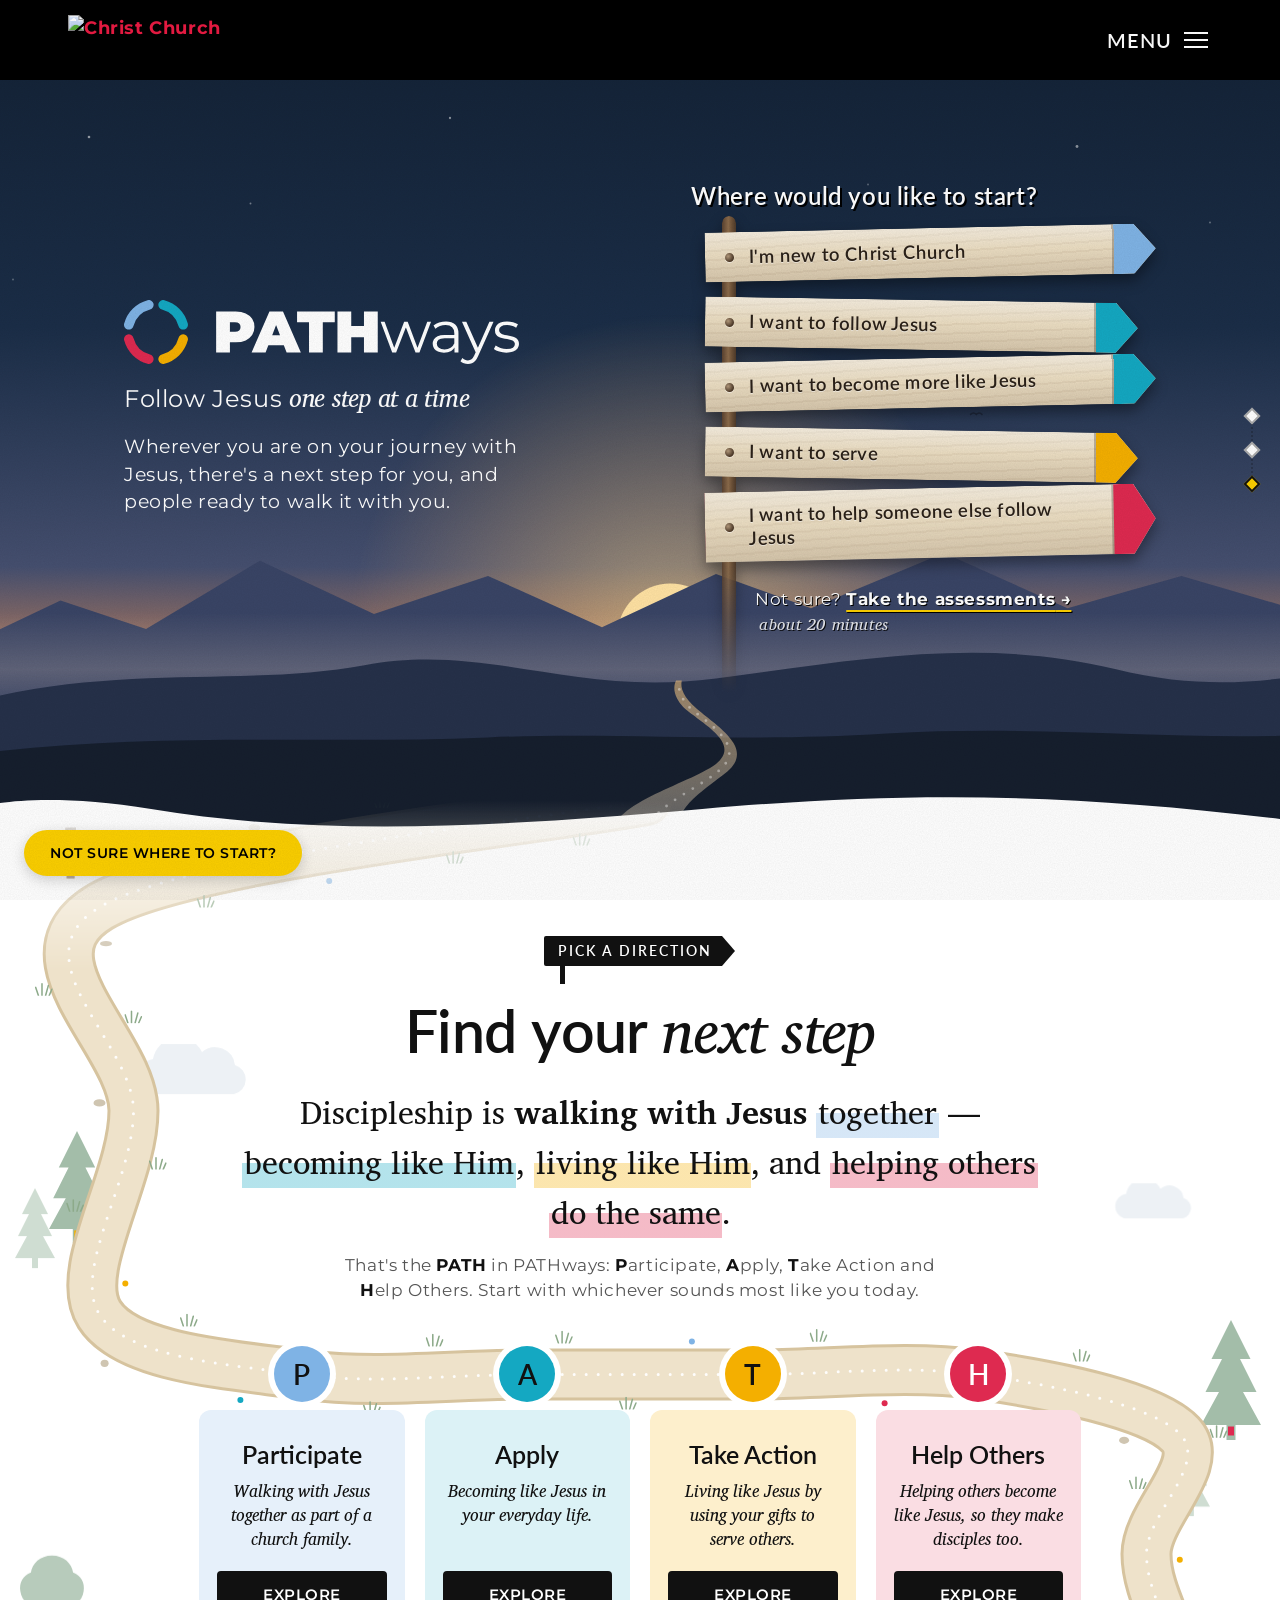
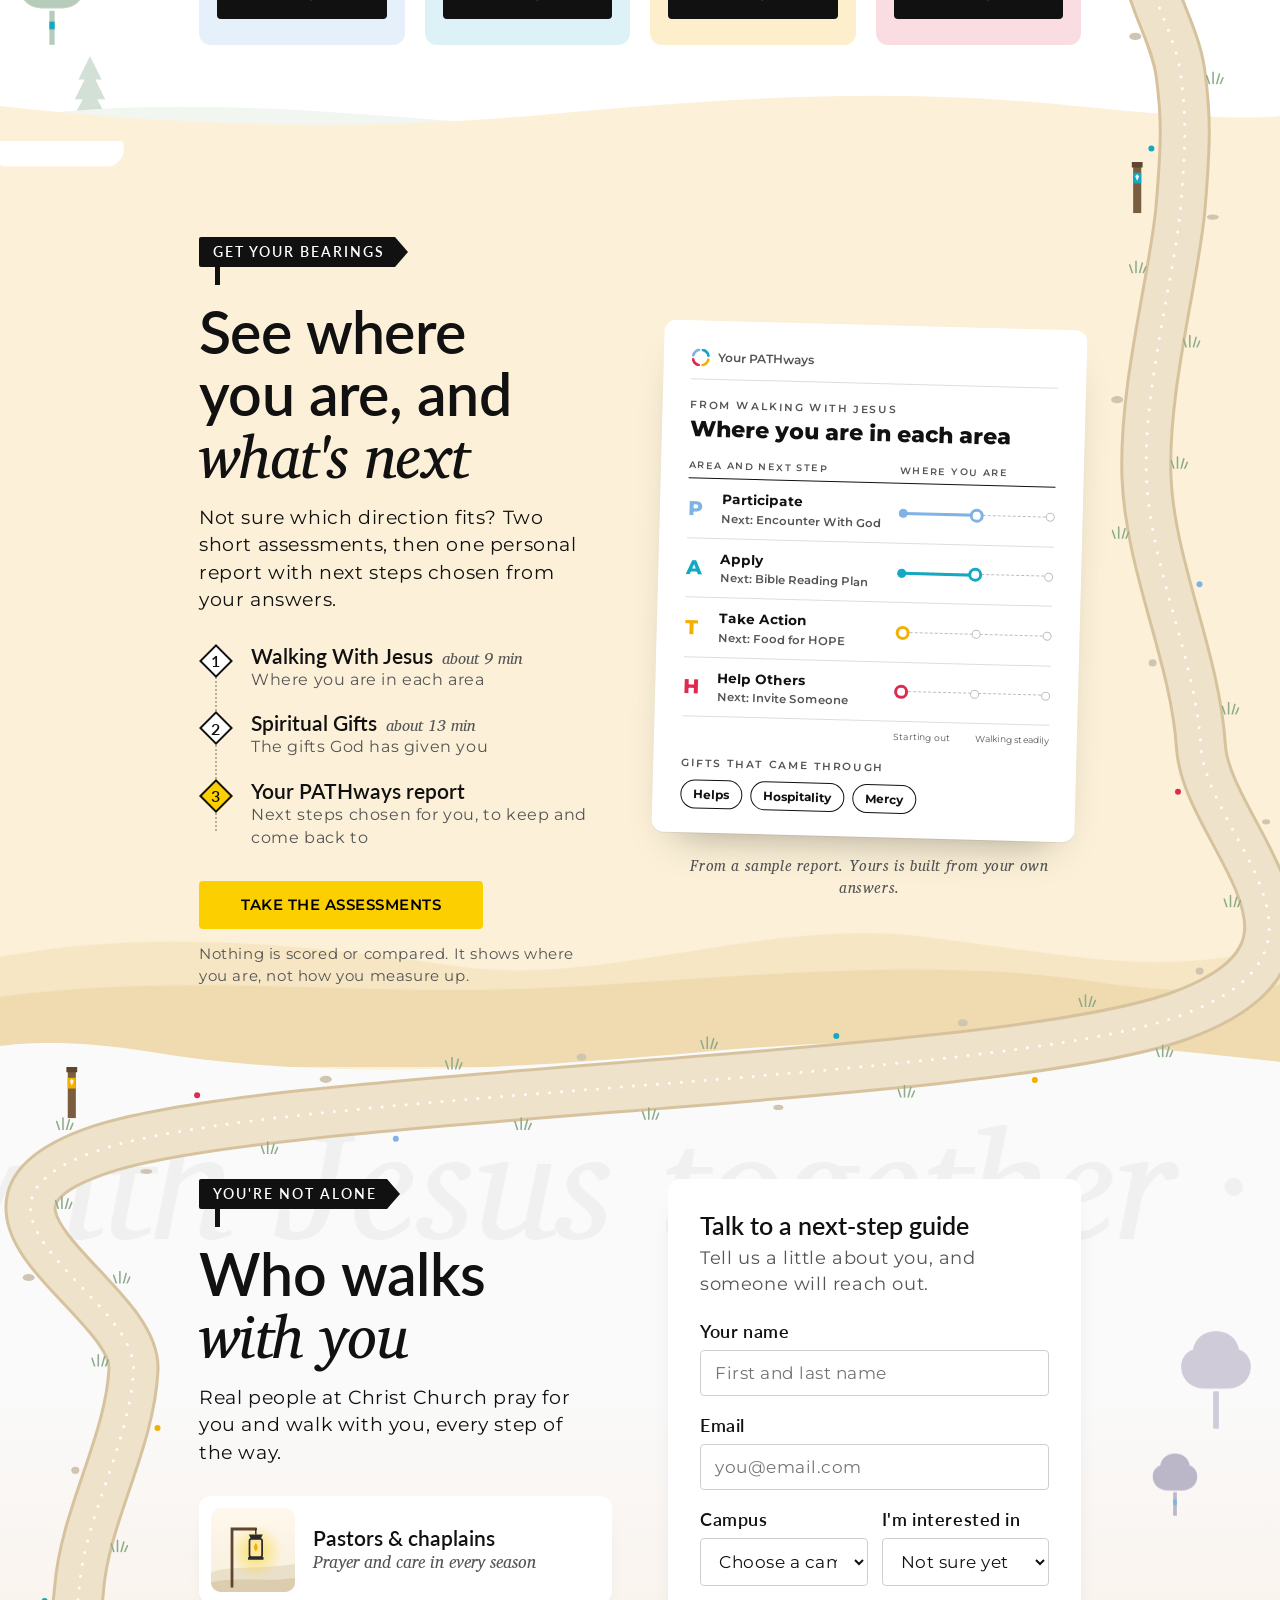
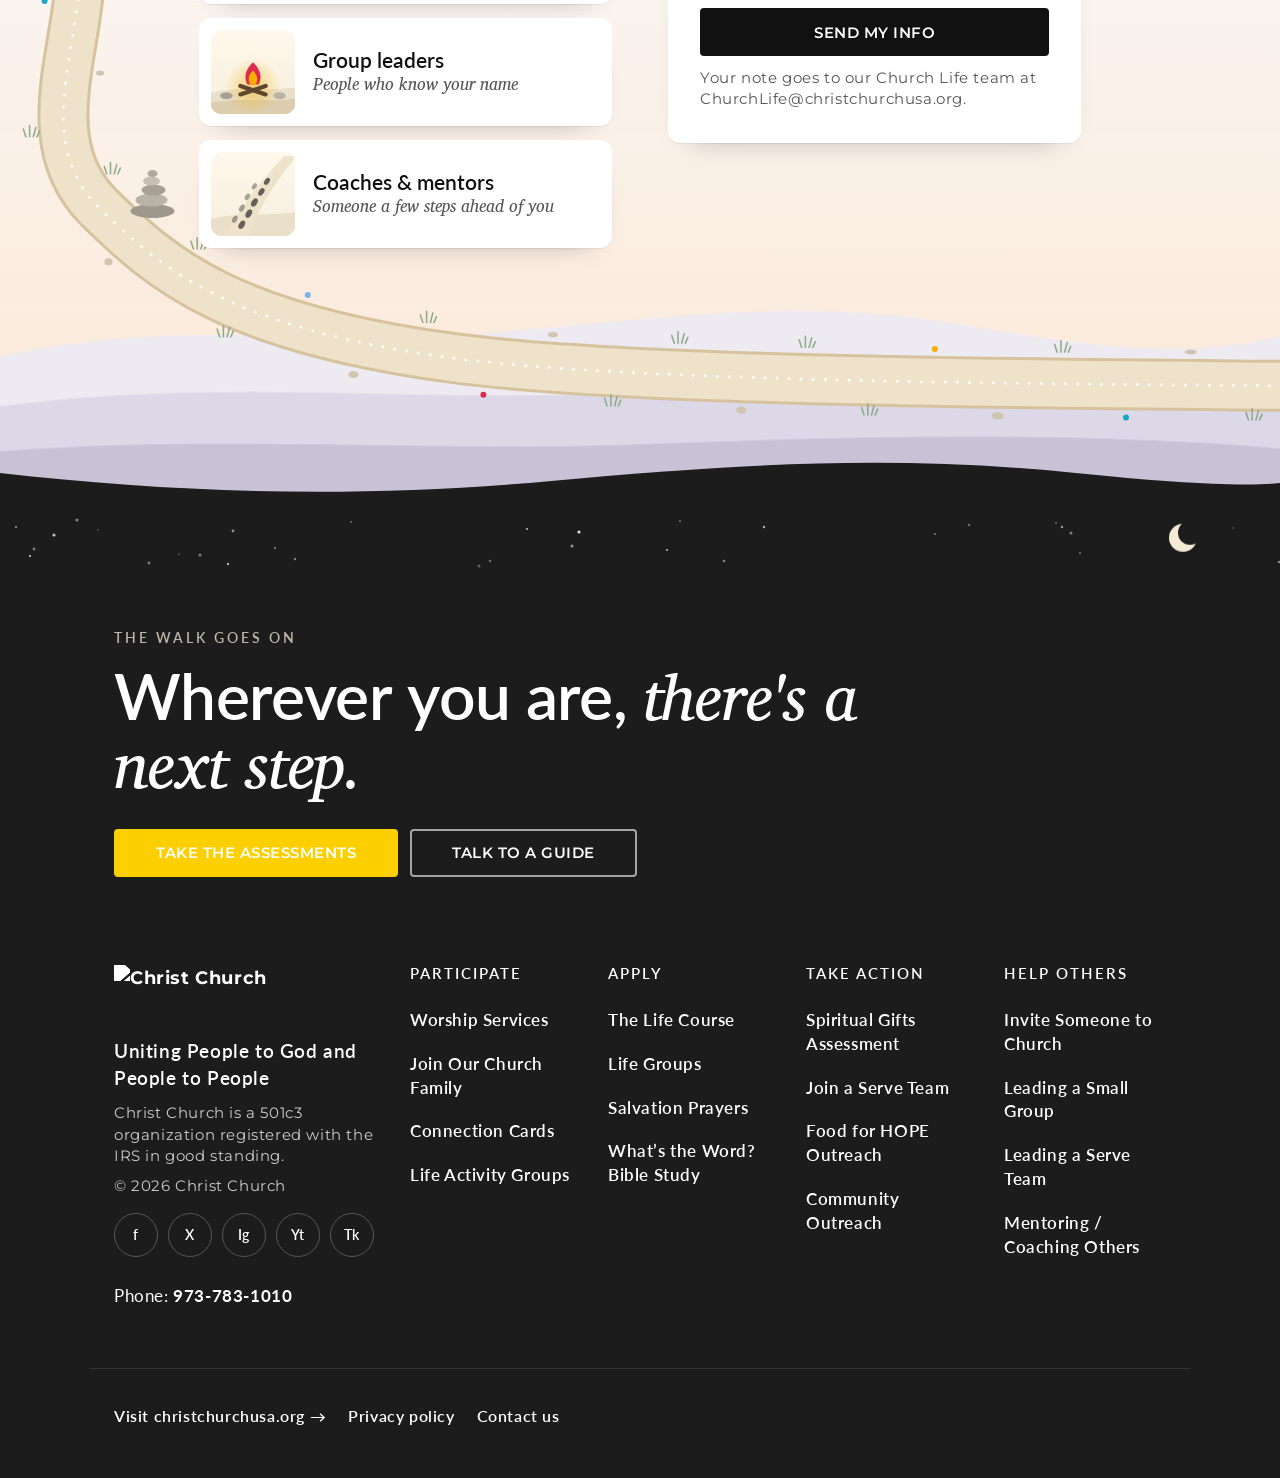
==== commit 7b7ef507: "Sit serif and sans heading words on one baseline The word-by-word reveal masked each word with overf" ====
--- a/site/index.html
+++ b/site/index.html
@@ -11,10 +11,10 @@
 <link rel="preconnect" href="https://fonts.googleapis.com">
 <link rel="preconnect" href="https://fonts.gstatic.com" crossorigin>
 <link rel="stylesheet" href="https://fonts.googleapis.com/css2?family=Charis+SIL:ital,wght@0,400;0,700;1,400;1,700&family=Lato:wght@400;700&family=Montserrat:wght@400;600;800&display=swap">
-<link rel="stylesheet" href="css/tokens.css?v=20">
-<link rel="stylesheet" href="css/base.css?v=20">
-<link rel="stylesheet" href="css/sections.css?v=20">
-<script src="js/main.js?v=20" defer></script>
+<link rel="stylesheet" href="css/tokens.css?v=22">
+<link rel="stylesheet" href="css/base.css?v=22">
+<link rel="stylesheet" href="css/sections.css?v=22">
+<script src="js/main.js?v=22" defer></script>
 </head>
 <body>
 <!-- Scenery shapes, reused by the section scenery and the trail -->
--- a/site/css/base.css
+++ b/site/css/base.css
@@ -121,7 +121,8 @@
 /* ---------- Motion: added by main.js, and only when the visitor hasn't asked for reduced motion ---------- */
 .reveal { opacity: 0; transform: translateY(28px); transition: opacity .8s ease, transform .8s var(--ease); }
 .reveal.in { opacity: 1; transform: none; }
-/* Headings rise word by word from behind a mask */
-.split .w { display: inline-block; overflow: hidden; vertical-align: top; padding: 0 .08em .14em 0; margin: 0 -.08em -.14em 0; }
-.split .w > span { display: inline-block; transform: translateY(110%); transition: transform 1s cubic-bezier(.16, .84, .24, 1) calc(var(--i, 0) * 55ms); }
+/* Headings rise word by word from behind a mask. The mask is a clip, not overflow: hidden, so each
+   word keeps its own baseline and the serif and sans words sit on the same line. */
+.split .w { display: inline-block; vertical-align: baseline; clip-path: inset(-.5em -.25em -.2em -.25em); }
+.split .w > span { display: inline-block; transform: translateY(125%); transition: transform 1s cubic-bezier(.16, .84, .24, 1) calc(var(--i, 0) * 55ms); }
 .split.in .w > span { transform: none; }
